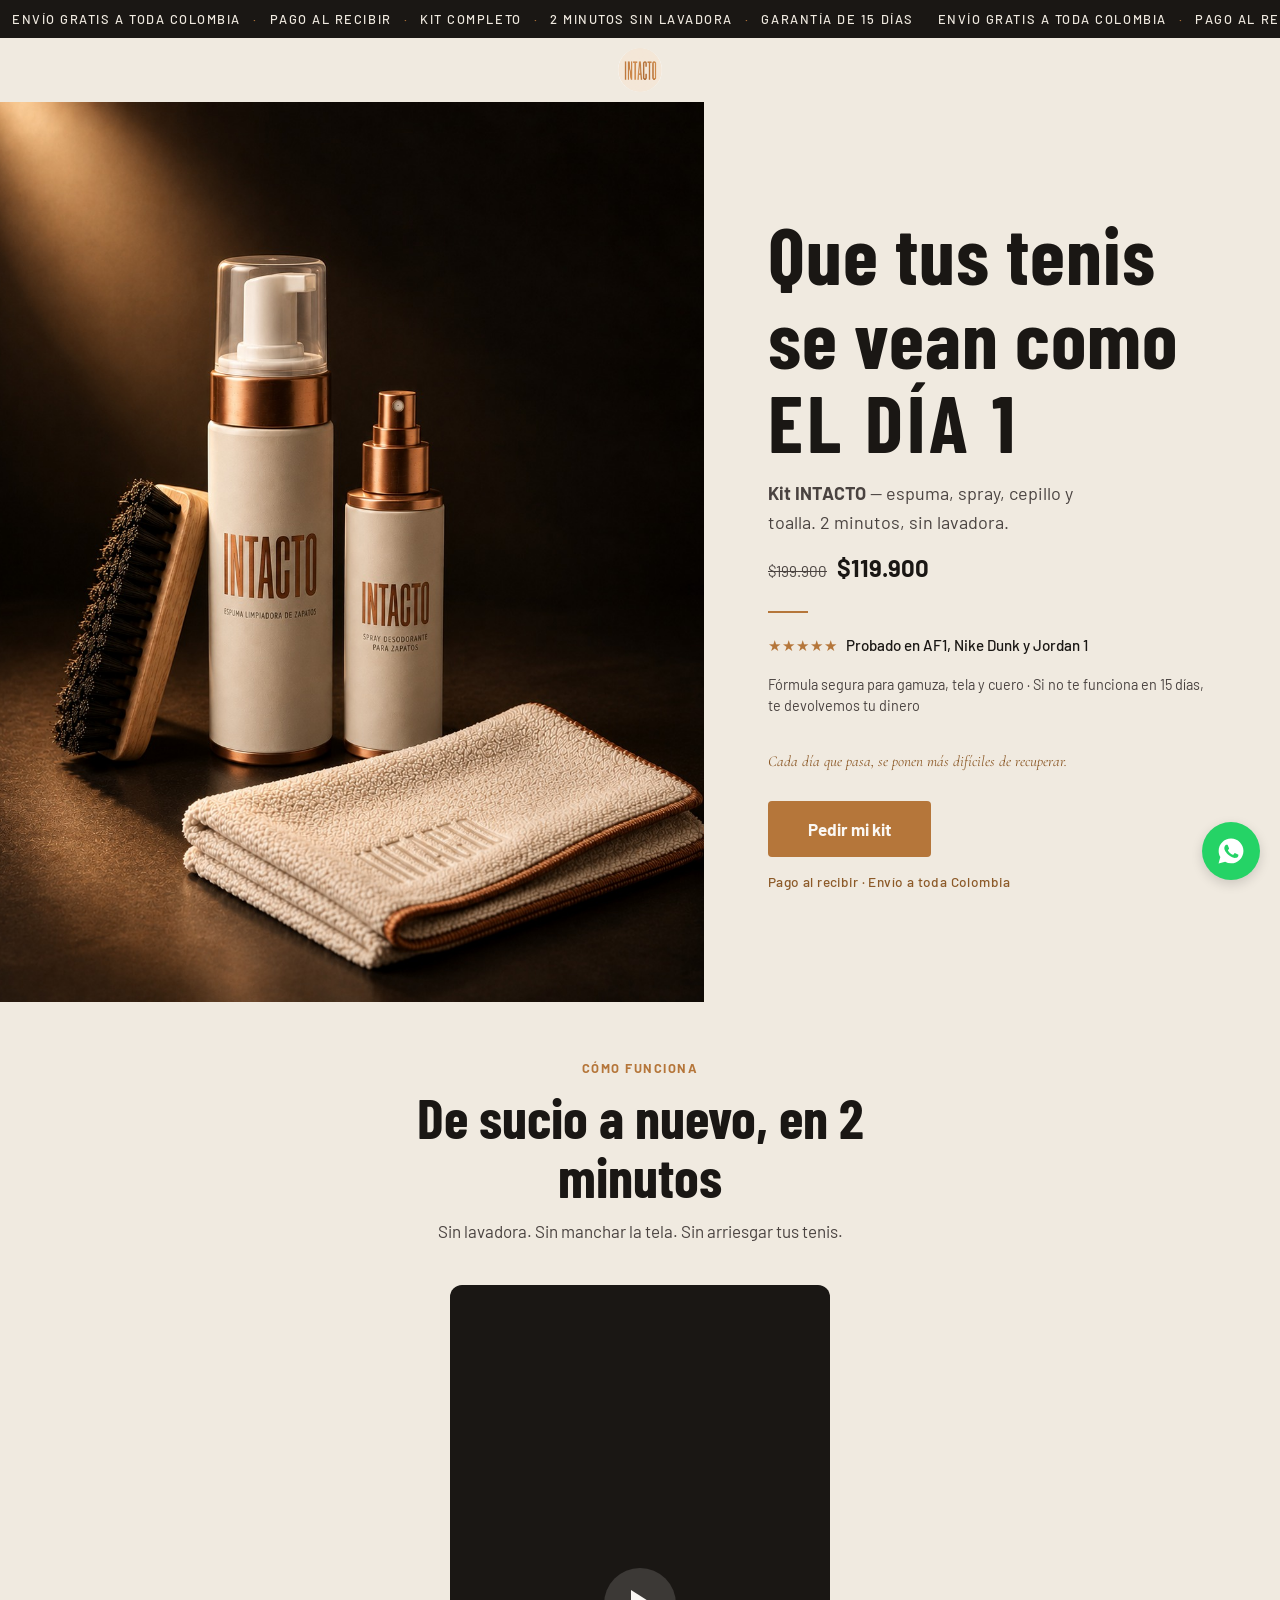
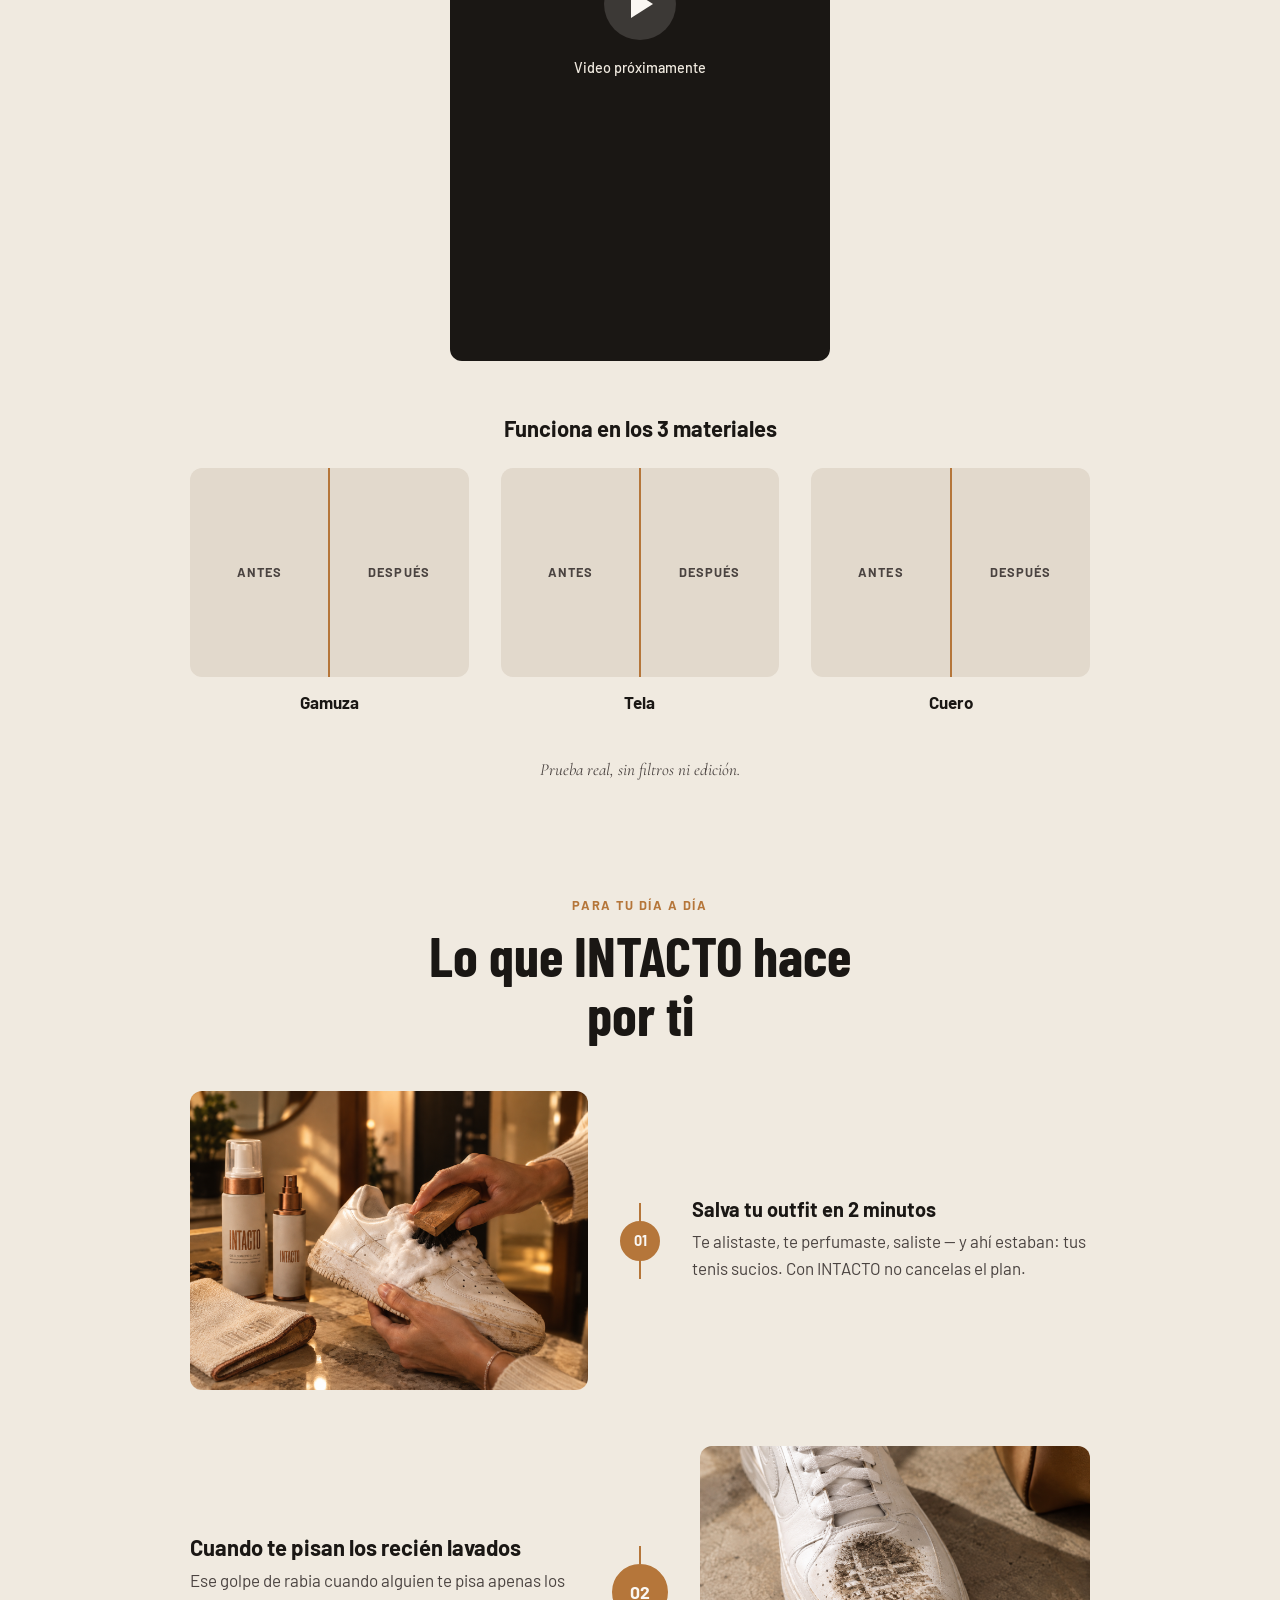
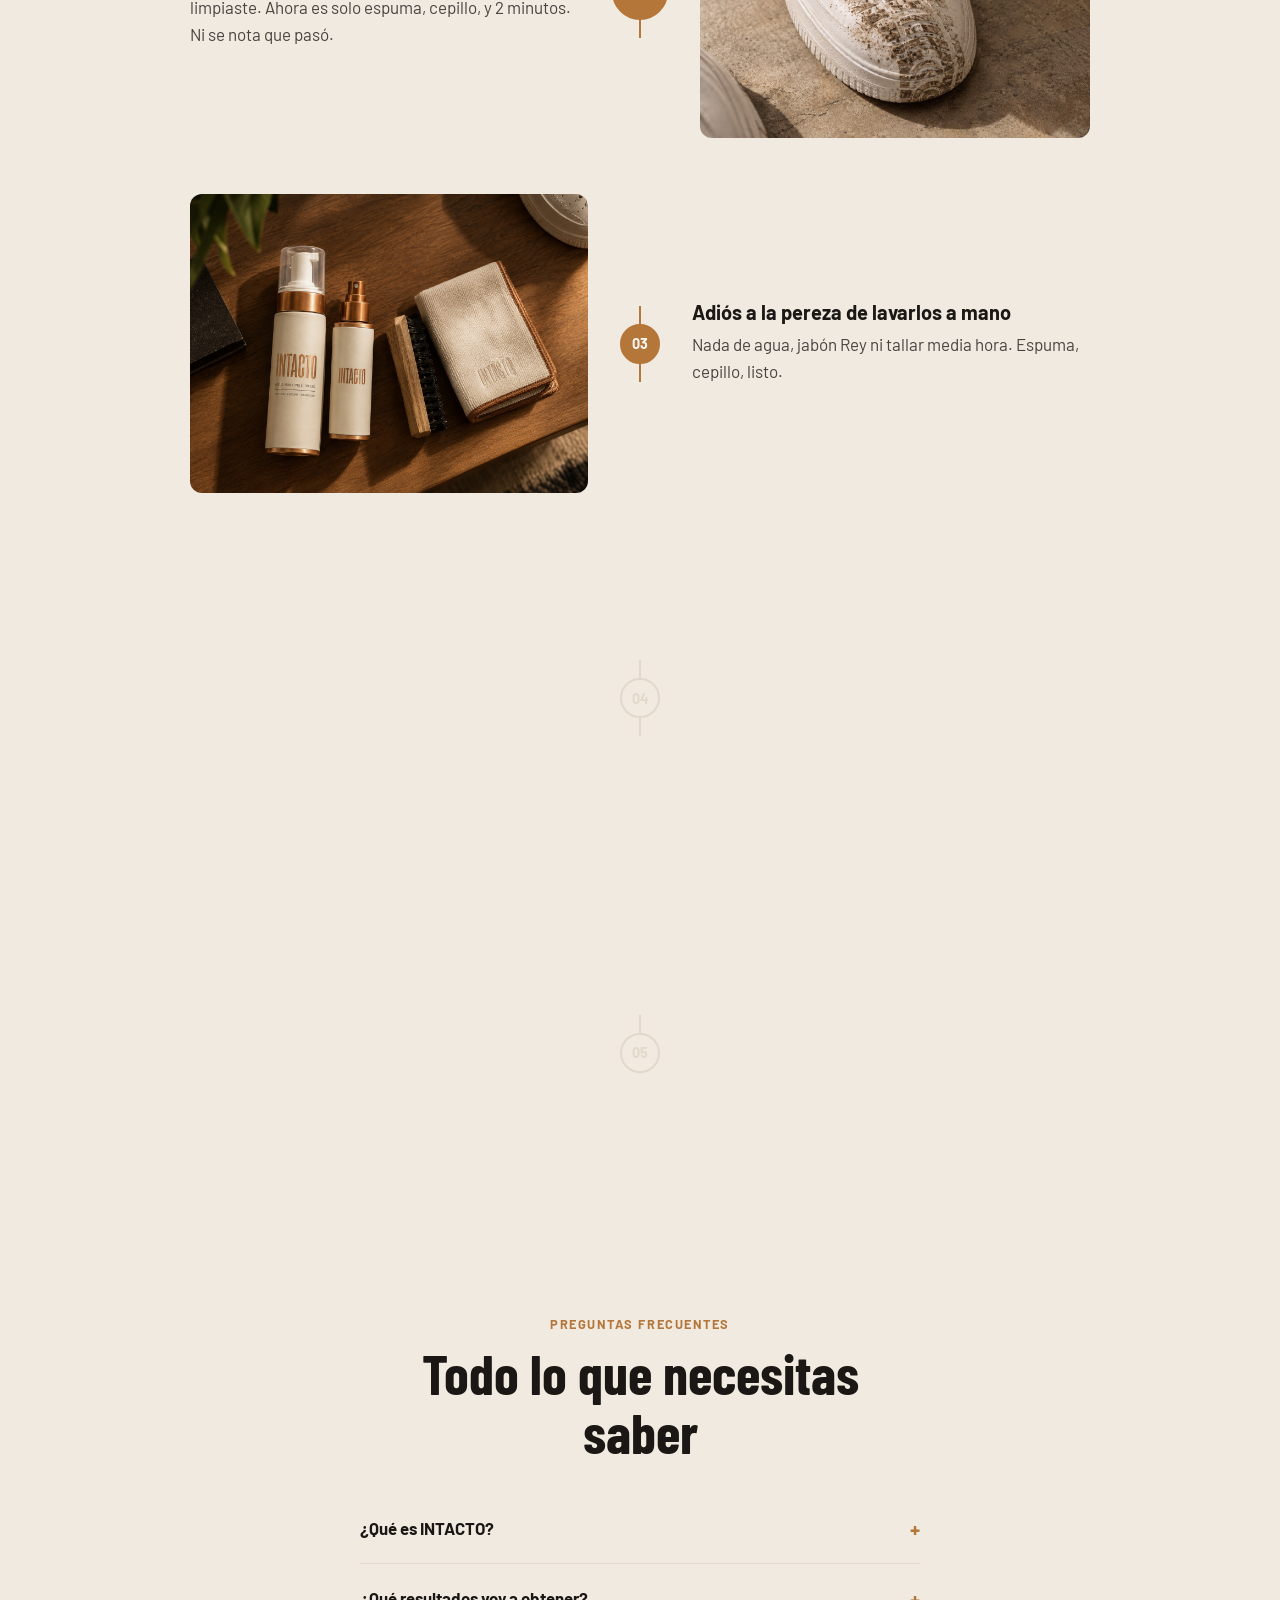
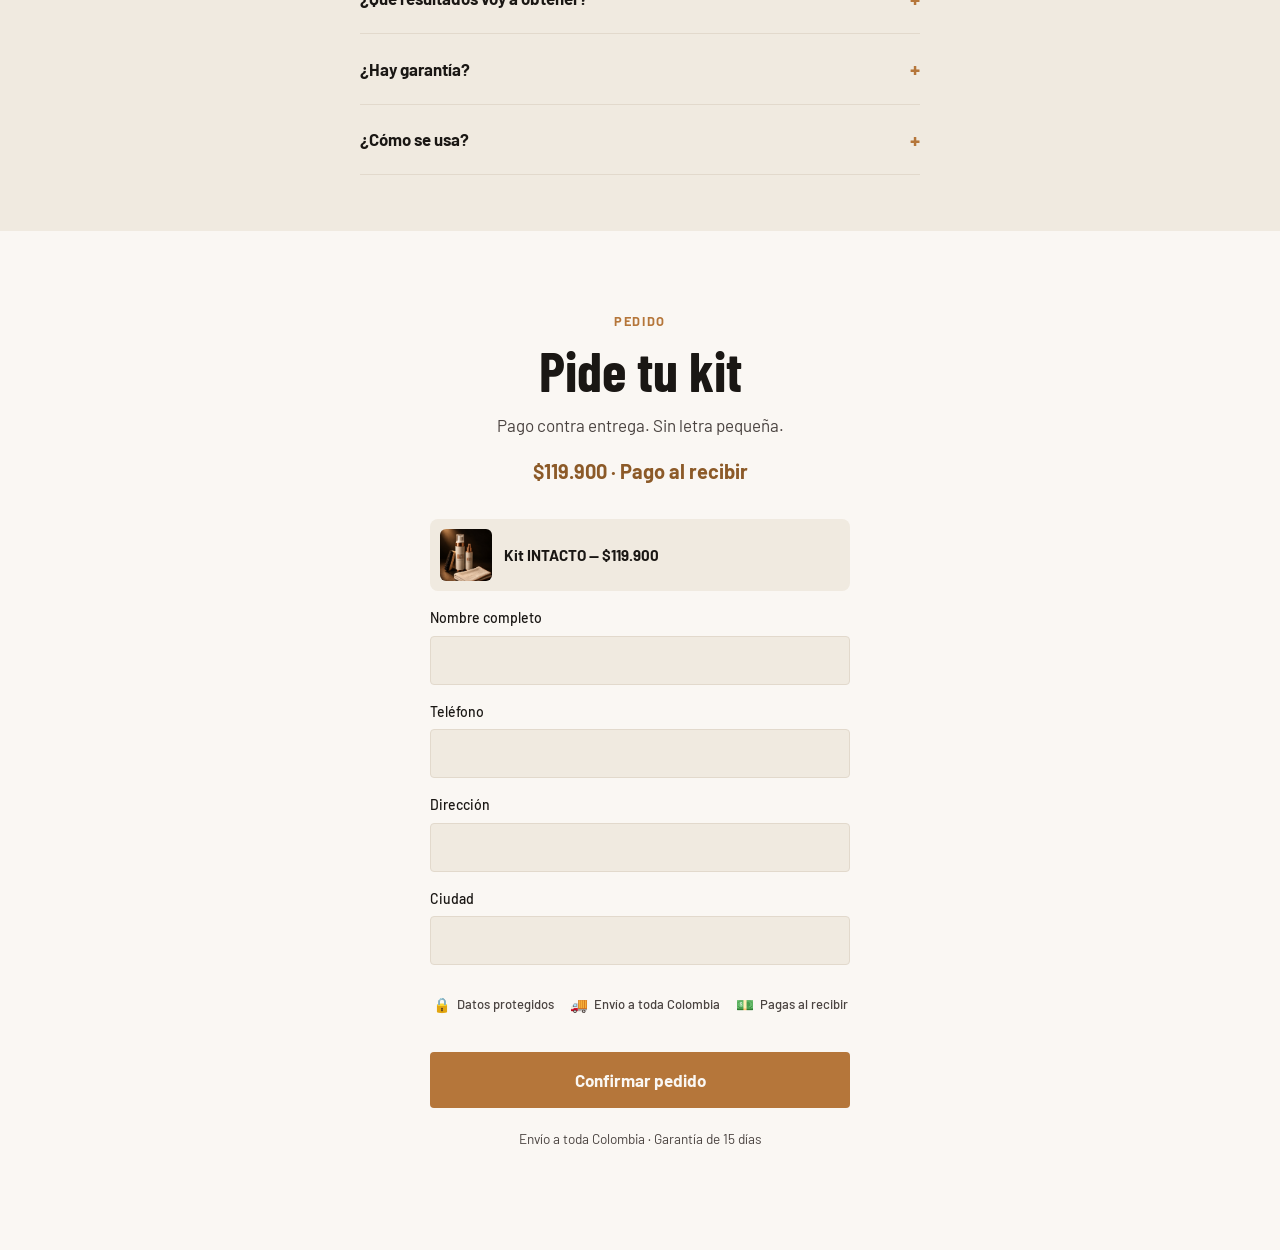
==== index.html @ 5ab74b17 "Corrige banner de inventario e intégralo en el marquee superior - Elimina el banner de inventario se" ====
<!DOCTYPE html>
<html lang="es">
<head>
  <meta charset="UTF-8">
  <meta name="viewport" content="width=device-width, initial-scale=1.0">
  <title>INTACTO — Que se vean como el día uno</title>

  <link rel="preconnect" href="https://fonts.googleapis.com">
  <link rel="preconnect" href="https://fonts.gstatic.com" crossorigin>
  <link href="https://fonts.googleapis.com/css2?family=Barlow+Condensed:wght@700;900&family=Barlow:wght@400;500;700&family=Cormorant+Garamond:ital@1&display=swap" rel="stylesheet">

  <link rel="stylesheet" href="styles/base.css">
  <link rel="stylesheet" href="styles/globals/top-bar.css">
  <link rel="stylesheet" href="styles/globals/header.css">
  <link rel="stylesheet" href="styles/globals/whatsapp-float.css">
  <link rel="stylesheet" href="styles/sections/hero.css">
  <link rel="stylesheet" href="styles/sections/demo.css">
  <link rel="stylesheet" href="styles/sections/beneficios.css">
  <link rel="stylesheet" href="styles/sections/faq.css">
  <link rel="stylesheet" href="styles/sections/checkout.css">
  <link rel="stylesheet" href="styles/globals/sticky-cta.css">
</head>
<body>

  <div class="top-bar">
    <div class="top-bar__track">
      <span class="top-bar__item">ENVÍO GRATIS A TODA COLOMBIA <span class="top-bar__separator">·</span> PAGO AL RECIBIR <span class="top-bar__separator">·</span> KIT COMPLETO <span class="top-bar__separator">·</span> 2 MINUTOS SIN LAVADORA <span class="top-bar__separator">·</span> GARANTÍA DE 15 DÍAS</span>
      <span class="top-bar__item">ENVÍO GRATIS A TODA COLOMBIA <span class="top-bar__separator">·</span> PAGO AL RECIBIR <span class="top-bar__separator">·</span> KIT COMPLETO <span class="top-bar__separator">·</span> 2 MINUTOS SIN LAVADORA <span class="top-bar__separator">·</span> GARANTÍA DE 15 DÍAS</span>
    </div>
  </div>

  <header class="site-header">
    <img
      class="site-header__logo"
      src="assets/images/logo-intacto.jpg.jpeg"
      alt="INTACTO"
      loading="eager"
    >
  </header>

  <section class="hero">
    <div class="hero__media">
      <img
        src="assets/images/hero-kit.jpg.jpeg"
        alt="Kit INTACTO de cuidado para sneakers"
        loading="eager"
      >
    </div>

    <div class="hero__content">
      <h1 class="hero__headline">Que tus tenis se vean como <span class="highlight">EL DÍA 1</span></h1>
      <p class="hero__subhead"><strong>Kit INTACTO</strong> — espuma, spray, cepillo y toalla. 2 minutos, sin lavadora.</p>

      <p class="hero__price">
        <span class="hero__price-old">$199.900</span>
        <span class="hero__price-current">$119.900</span>
      </p>

      <hr class="hero__divider">

      <a href="#reseñas" class="hero__trustbar">
        <span class="hero__stars">★★★★★</span>
        <span class="hero__trustbar-text">Probado en AF1, Nike Dunk y Jordan 1</span>
      </a>

      <p class="hero__care-note">Fórmula segura para gamuza, tela y cuero · Si no te funciona en 15 días, te devolvemos tu dinero</p>

      <p class="hero__urgency">Cada día que pasa, se ponen más difíciles de recuperar.</p>

      <div class="hero__cta-group">
        <button class="hero__cta" type="button" data-scroll-to="#pedido">Pedir mi kit</button>
        <p class="hero__cta-note">Pago al recibir · Envío a toda Colombia</p>
      </div>
    </div>
  </section>

  <section id="reseñas"></section>

  <section class="demo">
    <div class="demo__header">
      <span class="demo__eyebrow">CÓMO FUNCIONA</span>
      <h2 class="demo__title">De sucio a nuevo, en 2 minutos</h2>
      <p class="demo__subhead">Sin lavadora. Sin manchar la tela. Sin arriesgar tus tenis.</p>
    </div>

    <!-- VIDEO PENDIENTE: reemplazar este div por <video> con src real cuando esté disponible -->
    <div class="video-placeholder">
      <div class="video-placeholder__play">
        <span class="video-placeholder__play-icon"></span>
      </div>
      <span class="video-placeholder__label">Video próximamente</span>
    </div>

    <div class="demo__materials">
      <h3 class="demo__materials-title">Funciona en los 3 materiales</h3>

      <div class="material-grid">
        <!-- FOTO PENDIENTE: Gamuza -->
        <div class="material-card">
          <div class="material-card__placeholder">
            <span class="material-card__half">ANTES</span>
            <span class="material-card__half">DESPUÉS</span>
          </div>
          <p class="material-card__name">Gamuza</p>
        </div>

        <!-- FOTO PENDIENTE: Tela -->
        <div class="material-card">
          <div class="material-card__placeholder">
            <span class="material-card__half">ANTES</span>
            <span class="material-card__half">DESPUÉS</span>
          </div>
          <p class="material-card__name">Tela</p>
        </div>

        <!-- FOTO PENDIENTE: Cuero -->
        <div class="material-card">
          <div class="material-card__placeholder">
            <span class="material-card__half">ANTES</span>
            <span class="material-card__half">DESPUÉS</span>
          </div>
          <p class="material-card__name">Cuero</p>
        </div>
      </div>

      <p class="demo__footnote">Prueba real, sin filtros ni edición.</p>
    </div>
  </section>

  <section class="beneficios">
    <div class="beneficios__header">
      <span class="beneficios__eyebrow">PARA TU DÍA A DÍA</span>
      <h2 class="beneficios__title">Lo que INTACTO hace por ti</h2>
    </div>

    <div class="beneficios__list">
      <article class="escena" data-escena="1">
        <div class="escena__marker">
          <span class="escena__line escena__line--top" aria-hidden="true"></span>
          <span class="escena__badge">01</span>
          <span class="escena__line escena__line--bottom" aria-hidden="true"></span>
        </div>

        <div class="escena__media">
          <img src="assets/images/beneficio-01-outfit.jpg.png" alt="Salva tu outfit en 2 minutos" loading="lazy">
        </div>

        <div class="escena__content">
          <h3 class="escena__title">Salva tu outfit en 2 minutos</h3>
          <p class="escena__text">Te alistaste, te perfumaste, saliste — y ahí estaban: tus tenis sucios. Con INTACTO no cancelas el plan.</p>
        </div>
      </article>

      <article class="escena escena--destacada" data-escena="2">
        <div class="escena__marker">
          <span class="escena__line escena__line--top" aria-hidden="true"></span>
          <span class="escena__badge">02</span>
          <span class="escena__line escena__line--bottom" aria-hidden="true"></span>
        </div>

        <div class="escena__media">
          <img src="assets/images/beneficio-02-pisada.jpg.png" alt="Cuando te pisan los recién lavados" loading="lazy">
        </div>

        <div class="escena__content">
          <h3 class="escena__title">Cuando te pisan los recién lavados</h3>
          <p class="escena__text">Ese golpe de rabia cuando alguien te pisa apenas los limpiaste. Ahora es solo espuma, cepillo, y 2 minutos. Ni se nota que pasó.</p>
        </div>
      </article>

      <article class="escena" data-escena="3">
        <div class="escena__marker">
          <span class="escena__line escena__line--top" aria-hidden="true"></span>
          <span class="escena__badge">03</span>
          <span class="escena__line escena__line--bottom" aria-hidden="true"></span>
        </div>

        <div class="escena__media">
          <img src="assets/images/beneficio-03-pereza.jpg.png" alt="Adiós a la pereza de lavarlos a mano" loading="lazy">
        </div>

        <div class="escena__content">
          <h3 class="escena__title">Adiós a la pereza de lavarlos a mano</h3>
          <p class="escena__text">Nada de agua, jabón Rey ni tallar media hora. Espuma, cepillo, listo.</p>
        </div>
      </article>

      <article class="escena" data-escena="4">
        <div class="escena__marker">
          <span class="escena__line escena__line--top" aria-hidden="true"></span>
          <span class="escena__badge">04</span>
          <span class="escena__line escena__line--bottom" aria-hidden="true"></span>
        </div>

        <div class="escena__media">
          <img src="assets/images/beneficio-04-gym.jpg.png" alt="Que tus tenis de entreno no te delaten" loading="lazy">
        </div>

        <div class="escena__content">
          <h3 class="escena__title">Que tus tenis de entreno no te delaten</h3>
          <p class="escena__text">Spray antiolores para que salgan del gym oliendo tan bien como cuando entraron.</p>
        </div>
      </article>

      <article class="escena" data-escena="5">
        <div class="escena__marker">
          <span class="escena__line escena__line--top" aria-hidden="true"></span>
          <span class="escena__badge">05</span>
          <span class="escena__line escena__line--bottom" aria-hidden="true"></span>
        </div>

        <div class="escena__media">
          <img src="assets/images/beneficio-05-cabeza-a-pies.jpg.png" alt="De cabeza a pies, siempre listo" loading="lazy">
        </div>

        <div class="escena__content">
          <h3 class="escena__title">De cabeza a pies, siempre listo</h3>
          <p class="escena__text">La ropa puede estar impecable, pero si los tenis fallan, se nota todo. INTACTO cierra el look.</p>
        </div>
      </article>
    </div>
  </section>

  <section class="faq">
    <div class="faq__header">
      <span class="faq__eyebrow">PREGUNTAS FRECUENTES</span>
      <h2 class="faq__title">Todo lo que necesitas saber</h2>
    </div>

    <div class="faq__list">
      <details class="faq__item">
        <summary class="faq__question">¿Qué es INTACTO?</summary>
        <p class="faq__answer">Kit completo de limpieza para sneakers: espuma, spray antiolores, cepillo y toalla de microfibra. Todo en un solo kit.</p>
      </details>

      <details class="faq__item">
        <summary class="faq__question">¿Qué resultados voy a obtener?</summary>
        <p class="faq__answer">Tenis limpios como el primer día, sin manchas ni residuos. Funciona en gamuza, tela y cuero.</p>
      </details>

      <details class="faq__item">
        <summary class="faq__question">¿Hay garantía?</summary>
        <p class="faq__answer">Si no te funciona en los primeros 15 días, te devolvemos tu dinero.</p>
      </details>

      <details class="faq__item">
        <summary class="faq__question">¿Cómo se usa?</summary>
        <p class="faq__answer">Aplica la espuma, cepilla, seca con la toalla. 2 minutos, sin lavadora.</p>
      </details>
    </div>
  </section>

  <section class="checkout" id="pedido">
    <div class="checkout__header">
      <span class="checkout__eyebrow">PEDIDO</span>
      <h2 class="checkout__title">Pide tu kit</h2>
      <p class="checkout__subhead">Pago contra entrega. Sin letra pequeña.</p>
      <p class="checkout__price">$119.900 · Pago al recibir</p>
    </div>

    <form class="checkout__form" id="checkout-form">
      <div class="checkout__summary">
        <img class="checkout__summary-thumb" src="assets/images/hero-kit.jpg.jpeg" alt="Kit INTACTO" loading="lazy">
        <p class="checkout__summary-text">Kit INTACTO — $119.900</p>
      </div>

      <div class="checkout__field">
        <label for="nombre">Nombre completo</label>
        <input type="text" id="nombre" name="nombre" autocomplete="name" required>
      </div>

      <div class="checkout__field">
        <label for="telefono">Teléfono</label>
        <input type="tel" id="telefono" name="telefono" autocomplete="tel" inputmode="numeric" required>
      </div>

      <div class="checkout__field">
        <label for="direccion">Dirección</label>
        <input type="text" id="direccion" name="direccion" autocomplete="address-line1" required>
      </div>

      <div class="checkout__field">
        <label for="ciudad">Ciudad</label>
        <input type="text" id="ciudad" name="ciudad" autocomplete="address-level2" required>
      </div>

      <div class="checkout__trust">
        <span class="checkout__trust-item"><span class="checkout__trust-icon" aria-hidden="true">🔒</span>Datos protegidos</span>
        <span class="checkout__trust-item"><span class="checkout__trust-icon" aria-hidden="true">🚚</span>Envío a toda Colombia</span>
        <span class="checkout__trust-item"><span class="checkout__trust-icon" aria-hidden="true">💵</span>Pagas al recibir</span>
      </div>

      <button class="checkout__submit" type="submit">Confirmar pedido</button>
      <p class="checkout__note">Envío a toda Colombia · Garantía de 15 días</p>
    </form>

    <div class="checkout__result" id="checkout-result"></div>
  </section>

  <div class="sticky-cta">
    <button class="sticky-cta__button" type="button" data-scroll-to="#pedido">Quiero mi kit ahora</button>
  </div>

  <a
    class="whatsapp-float"
    href="https://wa.me/573203886918"
    target="_blank"
    rel="noopener noreferrer"
    aria-label="Escríbenos por WhatsApp"
  >
    <svg viewBox="0 0 24 24" fill="#FFFFFF" xmlns="http://www.w3.org/2000/svg">
      <path d="M12.04 2C6.58 2 2.13 6.45 2.13 11.91c0 1.75.46 3.45 1.32 4.95L2.05 22l5.25-1.38a9.9 9.9 0 0 0 4.74 1.21h.01c5.46 0 9.9-4.45 9.9-9.91 0-2.65-1.03-5.14-2.9-7.01A9.82 9.82 0 0 0 12.04 2zm5.8 14.13c-.24.68-1.4 1.31-1.93 1.35-.5.05-.99.24-3.34-.7-2.82-1.13-4.63-4-4.77-4.19-.14-.19-1.14-1.51-1.14-2.88 0-1.37.72-2.04.97-2.32.25-.28.55-.35.73-.35.19 0 .37 0 .53.01.17.01.4-.06.62.48.24.58.8 1.99.87 2.13.07.14.11.31.02.5-.09.19-.14.31-.27.47-.14.16-.29.36-.41.48-.14.14-.28.29-.12.57.16.28.71 1.18 1.53 1.91 1.05.94 1.94 1.24 2.22 1.38.28.14.44.12.6-.07.16-.19.68-.79.87-1.06.19-.28.37-.23.62-.14.26.09 1.63.77 1.91.91.28.14.47.21.53.33.07.12.07.68-.17 1.36z"/>
    </svg>
  </a>

  <script src="scripts/main.js"></script>
</body>
</html>
---- styles/base.css ----
/* ==========================================================================
   INTACTO — base.css
   Variables, reset, tipografía base
   ========================================================================== */

:root {
  --crema: #F0EAE0;
  --crema-oscuro: #E2D9CC;
  --cobre: #B5763A;
  --cobre-oscuro: #8C5A28;
  --carbon: #1A1714;
  --carbon-suave: #4A4340;
  --blanco-calido: #FAF7F3;

  --font-display: 'Barlow Condensed', sans-serif;
  --font-body: 'Barlow', sans-serif;
  --font-editorial: 'Cormorant Garamond', serif;
}

*,
*::before,
*::after {
  box-sizing: border-box;
  margin: 0;
  padding: 0;
}

html {
  -webkit-text-size-adjust: 100%;
  scroll-behavior: smooth;
}

body {
  font-family: var(--font-body);
  font-weight: 400;
  color: var(--carbon);
  background-color: var(--crema);
  line-height: 1.6;
}

img {
  display: block;
  max-width: 100%;
  height: auto;
}

button {
  font-family: inherit;
  cursor: pointer;
  border: none;
}

a {
  color: inherit;
  text-decoration: none;
}

h1, h2, h3 {
  font-family: var(--font-display);
  line-height: 1.05;
}
---- styles/globals/top-bar.css ----
/* ==========================================================================
   INTACTO — top-bar.css
   Banner deslizante superior
   ========================================================================== */

.top-bar {
  height: 38px;
  background-color: var(--carbon);
  overflow: hidden;
  position: sticky;
  top: 0;
  z-index: 100;
}

.top-bar__track {
  display: flex;
  width: max-content;
  height: 100%;
  align-items: center;
  animation: top-bar-scroll 40s linear infinite;
}

.top-bar:hover .top-bar__track {
  animation-play-state: paused;
}

.top-bar__item {
  display: flex;
  align-items: center;
  white-space: nowrap;
  font-family: var(--font-body);
  font-weight: 500;
  font-size: 0.8rem;
  letter-spacing: 0.12em;
  text-transform: uppercase;
  color: var(--crema);
  padding: 0 12px;
}

.top-bar__separator {
  color: var(--cobre);
  padding: 0 12px;
}

.top-bar__inventory-count {
  color: var(--cobre);
}

@keyframes top-bar-scroll {
  from {
    transform: translateX(0);
  }
  to {
    transform: translateX(-50%);
  }
}
---- styles/globals/header.css ----
/* ==========================================================================
   INTACTO — header.css
   Header con logo, sticky debajo del top-bar
   ========================================================================== */

.site-header {
  height: 64px;
  background-color: var(--crema);
  display: flex;
  align-items: center;
  justify-content: center;
  position: sticky;
  top: 38px;
  z-index: 90;
}

.site-header__logo {
  height: 44px;
  width: auto;
  border-radius: 50%;
}
---- styles/globals/whatsapp-float.css ----
/* ==========================================================================
   INTACTO — whatsapp-float.css
   Botón WhatsApp flotante
   ========================================================================== */

.whatsapp-float {
  position: fixed;
  bottom: 20px;
  right: 20px;
  width: 58px;
  height: 58px;
  border-radius: 50%;
  background-color: #25D366;
  display: flex;
  align-items: center;
  justify-content: center;
  box-shadow: 0 4px 12px rgba(0, 0, 0, 0.15);
  transition: transform 0.2s ease, box-shadow 0.2s ease;
  z-index: 200;
}

.whatsapp-float:hover,
.whatsapp-float:focus-visible {
  transform: translateY(-2px);
  box-shadow: 0 6px 18px rgba(0, 0, 0, 0.25);
}

.whatsapp-float svg {
  width: 30px;
  height: 30px;
}

@media (max-width: 767px) {
  .whatsapp-float {
    bottom: calc(88px + env(safe-area-inset-bottom));
  }
}
---- styles/sections/hero.css ----
/* ==========================================================================
   INTACTO — hero.css
   Sección 1: Hero
   ========================================================================== */

.hero {
  background-color: var(--crema);
}

.hero__media {
  width: 100%;
  aspect-ratio: 4 / 5;
  overflow: hidden;
}

.hero__media img {
  width: 100%;
  height: 100%;
  object-fit: cover;
}

.hero__content {
  padding: 40px 24px 48px;
  display: flex;
  flex-direction: column;
  align-items: flex-start;
}

.hero__headline {
  font-family: var(--font-display);
  font-weight: 700;
  font-size: clamp(2.5rem, 8vw, 5rem);
  letter-spacing: 0.01em;
  color: var(--carbon);
}

.hero__headline .highlight {
  font-size: inherit;
  font-weight: inherit;
  letter-spacing: 0.05em;
}

.hero__subhead {
  font-family: var(--font-body);
  font-weight: 400;
  font-size: 1.0625rem;
  line-height: 1.6;
  color: var(--carbon-suave);
  margin-top: 16px;
  max-width: 32ch;
}

.hero__subhead strong {
  font-weight: 700;
  color: inherit;
}

.hero__price {
  display: flex;
  align-items: baseline;
  gap: 10px;
  margin-top: 12px;
}

.hero__price-old {
  font-family: var(--font-body);
  font-weight: 400;
  font-size: 0.95rem;
  color: var(--carbon-suave);
  text-decoration: line-through;
}

.hero__price-current {
  font-family: var(--font-body);
  font-weight: 700;
  font-size: 1.5rem;
  color: var(--carbon);
}

.hero__divider {
  width: 40px;
  height: 2px;
  background-color: var(--cobre);
  border: none;
  margin: 24px 0 20px;
  align-self: center;
}

.hero__trustbar {
  display: inline-flex;
  align-items: center;
  gap: 8px;
  margin-bottom: 16px;
  cursor: pointer;
}

.hero__stars {
  color: var(--cobre);
  font-size: 0.95rem;
  letter-spacing: 1px;
}

.hero__trustbar-text {
  font-family: var(--font-body);
  font-weight: 500;
  font-size: 0.95rem;
  color: var(--carbon);
}

.hero__trustbar:hover .hero__trustbar-text {
  text-decoration: underline;
  text-decoration-color: var(--cobre);
}

.hero__care-note {
  font-family: var(--font-body);
  font-weight: 400;
  font-size: 0.9rem;
  line-height: 1.5;
  color: var(--carbon-suave);
  margin-bottom: 12px;
}

.hero__urgency {
  font-family: var(--font-editorial);
  font-style: italic;
  font-weight: 400;
  font-size: 0.95rem;
  color: var(--cobre-oscuro);
  margin-top: 20px;
  margin-bottom: 28px;
}

.hero__cta-group {
  display: flex;
  flex-direction: column;
  align-items: flex-start;
}

.hero__cta-note {
  font-family: var(--font-body);
  font-weight: 500;
  font-size: 0.85rem;
  letter-spacing: 0.03em;
  color: var(--cobre-oscuro);
  margin-top: 14px;
}

.hero__cta {
  font-family: var(--font-body);
  font-weight: 700;
  font-size: 1.0625rem;
  color: var(--blanco-calido);
  background-color: var(--cobre);
  padding: 18px 40px;
  border-radius: 4px;
  transition: background-color 0.2s ease;
}

.hero__cta:hover,
.hero__cta:focus-visible {
  background-color: var(--cobre-oscuro);
}

@media (min-width: 768px) {
  .hero {
    display: flex;
    min-height: 100vh;
  }

  .hero__media {
    width: 55vw;
    aspect-ratio: auto;
    height: 100vh;
    flex-shrink: 0;
  }

  .hero__content {
    flex: 1;
    justify-content: center;
    padding: 40px 64px;
  }

  .hero__subhead {
    font-size: 1.125rem;
  }

  .hero__divider {
    align-self: flex-start;
  }
}
---- styles/sections/demo.css ----
/* ==========================================================================
   INTACTO — demo.css
   Sección: Míralo en acción
   ========================================================================== */

.demo {
  background-color: var(--crema);
  padding: 56px 24px;
}

.demo__header {
  text-align: center;
  max-width: 480px;
  margin: 0 auto 40px;
}

.demo__eyebrow {
  display: block;
  font-family: var(--font-body);
  font-weight: 700;
  font-size: 0.8rem;
  letter-spacing: 0.12em;
  color: var(--cobre);
  margin-bottom: 10px;
}

.demo__title {
  font-family: var(--font-display);
  font-weight: 700;
  font-size: clamp(2rem, 5vw, 3.5rem);
  color: var(--carbon);
}

.demo__subhead {
  font-family: var(--font-body);
  font-weight: 400;
  font-size: 1.0625rem;
  color: var(--carbon-suave);
  margin-top: 12px;
}

/* Video placeholder */

.video-placeholder {
  width: 100%;
  max-width: 380px;
  aspect-ratio: 9 / 16;
  margin: 0 auto;
  background-color: var(--carbon);
  border-radius: 12px;
  display: flex;
  flex-direction: column;
  align-items: center;
  justify-content: center;
  gap: 16px;
}

.video-placeholder__play {
  width: 72px;
  height: 72px;
  border-radius: 50%;
  background-color: rgba(250, 247, 243, 0.15);
  display: flex;
  align-items: center;
  justify-content: center;
}

.video-placeholder__play-icon {
  width: 0;
  height: 0;
  border-style: solid;
  border-width: 14px 0 14px 22px;
  border-color: transparent transparent transparent var(--blanco-calido);
  margin-left: 4px;
}

.video-placeholder__label {
  font-family: var(--font-body);
  font-weight: 500;
  font-size: 0.9rem;
  color: var(--crema);
}

/* Antes / después */

.demo__materials {
  margin-top: 56px;
}

.demo__materials-title {
  font-family: var(--font-body);
  font-weight: 700;
  font-size: 1.375rem;
  color: var(--carbon);
  text-align: center;
  margin-bottom: 28px;
}

.material-grid {
  display: grid;
  grid-template-columns: 1fr;
  gap: 24px;
  max-width: 380px;
  margin: 0 auto;
}

.material-card {
  display: flex;
  flex-direction: column;
  gap: 12px;
}

.material-card__placeholder {
  aspect-ratio: 4 / 3;
  border-radius: 12px;
  overflow: hidden;
  background-color: var(--crema-oscuro);
  display: flex;
  position: relative;
}

.material-card__half {
  flex: 1;
  display: flex;
  align-items: center;
  justify-content: center;
  font-family: var(--font-body);
  font-weight: 700;
  font-size: 0.8rem;
  letter-spacing: 0.08em;
  color: var(--carbon-suave);
}

.material-card__placeholder::after {
  content: '';
  position: absolute;
  top: 0;
  left: 50%;
  width: 2px;
  height: 100%;
  background-color: var(--cobre);
  transform: translateX(-50%);
}

.material-card__name {
  font-family: var(--font-body);
  font-weight: 700;
  font-size: 1.0625rem;
  color: var(--carbon);
  text-align: center;
}

.demo__footnote {
  font-family: var(--font-editorial);
  font-style: italic;
  font-weight: 400;
  font-size: 1.0625rem;
  color: var(--carbon-suave);
  text-align: center;
  margin-top: 40px;
}

@media (min-width: 768px) {
  .material-grid {
    grid-template-columns: repeat(3, 1fr);
    max-width: 900px;
    gap: 32px;
  }
}
---- styles/sections/beneficios.css ----
/* ==========================================================================
   INTACTO — beneficios.css
   Sección: Lo que INTACTO hace por ti
   ========================================================================== */

.beneficios {
  background-color: var(--crema);
  padding: 56px 24px;
}

.beneficios__header {
  text-align: center;
  max-width: 480px;
  margin: 0 auto 48px;
}

.beneficios__eyebrow {
  display: block;
  font-family: var(--font-body);
  font-weight: 700;
  font-size: 0.8rem;
  letter-spacing: 0.12em;
  color: var(--cobre);
  margin-bottom: 10px;
}

.beneficios__title {
  font-family: var(--font-display);
  font-weight: 700;
  font-size: clamp(2rem, 5vw, 3.5rem);
  color: var(--carbon);
}

.beneficios__list {
  display: flex;
  flex-direction: column;
  gap: 40px;
  max-width: 380px;
  margin: 0 auto;
}

/* Escena */

.escena {
  display: flex;
  flex-direction: column;
  align-items: flex-start;
  gap: 16px;
}

/* Marcador: línea + número, nodo fijo reutilizado en ambos breakpoints */

.escena__marker {
  display: flex;
  flex-direction: column;
  align-items: center;
}

.escena__line {
  width: 2px;
  height: 18px;
  background-color: var(--crema-oscuro);
  transition: background-color 0.4s ease;
}

.escena:first-child .escena__line--top {
  background-color: transparent;
}

.escena:last-child .escena__line--bottom {
  background-color: transparent;
}

.escena__badge {
  flex: 0 0 auto;
  width: 40px;
  height: 40px;
  border-radius: 50%;
  border: 2px solid var(--crema-oscuro);
  color: var(--crema-oscuro);
  display: flex;
  align-items: center;
  justify-content: center;
  font-family: var(--font-body);
  font-weight: 700;
  font-size: 0.9rem;
  background-color: var(--crema);
  transition: color 0.4s ease, border-color 0.4s ease, background-color 0.4s ease;
}

.escena--destacada .escena__badge {
  width: 56px;
  height: 56px;
  font-size: 1.1rem;
}

.escena.is-unlocked .escena__line--top,
.escena.is-unlocked .escena__line--bottom {
  background-color: var(--cobre);
}

.escena.is-unlocked .escena__badge {
  color: var(--blanco-calido);
  border-color: var(--cobre);
  background-color: var(--cobre);
}

/* Scroll reveal: imagen + texto */

.escena__media,
.escena__content {
  opacity: 0;
  transform: translateY(24px);
  transition: opacity 0.5s ease-out, transform 0.5s ease-out;
}

.escena.is-unlocked .escena__media,
.escena.is-unlocked .escena__content {
  opacity: 1;
  transform: translateY(0);
}

@media (prefers-reduced-motion: reduce) {
  .escena__media,
  .escena__content {
    opacity: 1;
    transform: none;
    transition: none;
  }
}

/* Media placeholder */

.escena__media {
  width: 100%;
  aspect-ratio: 4 / 3;
  border-radius: 12px;
  background-color: var(--carbon);
  overflow: hidden;
}

.escena__media img {
  width: 100%;
  height: 100%;
  object-fit: cover;
  display: block;
}

/* Contenido */

.escena__content {
  text-align: left;
}

.escena__title {
  font-family: var(--font-body);
  font-weight: 700;
  font-size: 1.25rem;
  color: var(--carbon);
  margin-bottom: 8px;
}

.escena--destacada .escena__title {
  font-size: 1.375rem;
}

.escena__text {
  font-family: var(--font-body);
  font-weight: 400;
  font-size: 1.0625rem;
  color: var(--carbon-suave);
}

@media (min-width: 768px) {
  .beneficios__list {
    max-width: 900px;
    gap: 56px;
  }

  .escena {
    flex-direction: row;
    align-items: center;
    gap: 32px;
  }

  .escena__marker {
    order: 2;
    flex: 0 0 auto;
  }

  .escena__media {
    order: 1;
    flex: 1;
  }

  .escena__content {
    order: 3;
    flex: 1;
  }

  .escena:nth-child(even) .escena__media {
    order: 3;
  }

  .escena:nth-child(even) .escena__content {
    order: 1;
  }
}
---- styles/sections/faq.css ----
/* ==========================================================================
   INTACTO — faq.css
   Sección: Preguntas frecuentes
   ========================================================================== */

.faq {
  background-color: var(--crema);
  padding: 56px 24px;
}

.faq__header {
  text-align: center;
  max-width: 480px;
  margin: 0 auto 32px;
}

.faq__eyebrow {
  display: block;
  font-family: var(--font-body);
  font-weight: 700;
  font-size: 0.8rem;
  letter-spacing: 0.12em;
  color: var(--cobre);
  margin-bottom: 10px;
}

.faq__title {
  font-family: var(--font-display);
  font-weight: 700;
  font-size: clamp(2rem, 5vw, 3.5rem);
  color: var(--carbon);
}

.faq__list {
  max-width: 560px;
  margin: 0 auto;
}

.faq__item {
  border-bottom: 1px solid var(--crema-oscuro);
}

.faq__item summary {
  list-style: none;
}

.faq__item summary::-webkit-details-marker {
  display: none;
}

.faq__question {
  display: flex;
  align-items: center;
  justify-content: space-between;
  gap: 16px;
  padding: 18px 0;
  font-family: var(--font-body);
  font-weight: 700;
  font-size: 1.05rem;
  color: var(--carbon);
  cursor: pointer;
}

.faq__question::after {
  content: '+';
  flex: 0 0 auto;
  font-family: var(--font-body);
  font-weight: 700;
  font-size: 1.3rem;
  color: var(--cobre);
  transition: transform 0.3s ease;
}

.faq__item[open] .faq__question::after {
  transform: rotate(45deg);
}

.faq__answer {
  font-family: var(--font-body);
  font-weight: 400;
  font-size: 0.95rem;
  line-height: 1.6;
  color: var(--carbon-suave);
  padding: 0 0 18px;
}
---- styles/sections/checkout.css ----
/* ==========================================================================
   INTACTO — checkout.css
   Sección 10: Formulario COD
   ========================================================================== */

.checkout {
  background-color: var(--blanco-calido);
  padding: 56px 24px 80px;
  scroll-margin-top: 24px;
}

.checkout__header {
  text-align: center;
  max-width: 480px;
  margin: 0 auto 32px;
}

.checkout__eyebrow {
  display: block;
  font-family: var(--font-body);
  font-weight: 700;
  font-size: 0.8rem;
  letter-spacing: 0.12em;
  color: var(--cobre);
  margin-bottom: 10px;
}

.checkout__title {
  font-family: var(--font-display);
  font-weight: 700;
  font-size: clamp(2rem, 5vw, 3.5rem);
  color: var(--carbon);
}

.checkout__subhead {
  font-family: var(--font-body);
  font-weight: 400;
  font-size: 1.0625rem;
  color: var(--carbon-suave);
  margin-top: 12px;
}

.checkout__price {
  font-family: var(--font-body);
  font-weight: 700;
  font-size: 1.25rem;
  color: var(--cobre-oscuro);
  margin-top: 16px;
}

.checkout__form {
  max-width: 420px;
  margin: 0 auto;
  display: flex;
  flex-direction: column;
  gap: 16px;
}

.checkout__summary {
  display: flex;
  align-items: center;
  gap: 12px;
  padding: 10px;
  background-color: var(--crema);
  border-radius: 8px;
}

.checkout__summary-thumb {
  width: 52px;
  height: 52px;
  object-fit: cover;
  border-radius: 6px;
  flex: 0 0 auto;
}

.checkout__summary-text {
  font-family: var(--font-body);
  font-weight: 700;
  font-size: 0.95rem;
  color: var(--carbon);
}

.checkout__field {
  display: flex;
  flex-direction: column;
  gap: 6px;
}

.checkout__field label {
  font-family: var(--font-body);
  font-weight: 500;
  font-size: 0.875rem;
  color: var(--carbon);
}

.checkout__field input {
  font-family: var(--font-body);
  font-size: 1rem;
  color: var(--carbon);
  background-color: var(--crema);
  border: 1px solid var(--crema-oscuro);
  border-radius: 4px;
  padding: 14px 16px;
}

.checkout__field input:focus-visible {
  outline: 2px solid var(--cobre);
  outline-offset: 1px;
}

.checkout__field input[data-invalid="true"] {
  border-color: var(--cobre-oscuro);
  border-width: 2px;
}

.checkout__trust {
  display: flex;
  flex-wrap: wrap;
  justify-content: center;
  gap: 8px 16px;
  padding: 12px 0;
}

.checkout__trust-item {
  display: flex;
  align-items: center;
  gap: 6px;
  font-family: var(--font-body);
  font-weight: 500;
  font-size: 0.8125rem;
  color: var(--carbon-suave);
}

.checkout__trust-icon {
  font-size: 0.9rem;
}

.checkout__submit {
  font-family: var(--font-body);
  font-weight: 700;
  font-size: 1.0625rem;
  color: var(--blanco-calido);
  background-color: var(--cobre);
  padding: 18px 40px;
  border-radius: 4px;
  transition: background-color 0.2s ease;
  margin-top: 8px;
}

.checkout__submit:hover,
.checkout__submit:focus-visible {
  background-color: var(--cobre-oscuro);
}

.checkout__submit:disabled {
  background-color: var(--carbon-suave);
  cursor: not-allowed;
}

.checkout__note {
  font-family: var(--font-body);
  font-weight: 400;
  font-size: 0.85rem;
  color: var(--carbon-suave);
  text-align: center;
  margin-top: 4px;
}

.checkout__result {
  max-width: 420px;
  margin: 24px auto 0;
  padding: 20px;
  border-radius: 8px;
  text-align: center;
  display: none;
}

.checkout__result[data-state="success"] {
  display: block;
  background-color: var(--crema);
  border: 1px solid var(--cobre);
}

.checkout__result[data-state="error"] {
  display: block;
  background-color: var(--crema);
  border: 1px solid var(--carbon-suave);
}

.checkout__result-title {
  font-family: var(--font-display);
  font-weight: 700;
  font-size: 1.375rem;
  color: var(--carbon);
  margin-bottom: 8px;
}

.checkout__result-reinforcement {
  font-family: var(--font-editorial);
  font-style: italic;
  font-weight: 400;
  font-size: clamp(1.125rem, 3vw, 1.375rem);
  color: var(--cobre-oscuro);
  margin-bottom: 12px;
}

.checkout__result-text {
  font-family: var(--font-body);
  font-size: 0.9375rem;
  color: var(--carbon-suave);
  margin-bottom: 16px;
}

.checkout__result-whatsapp {
  display: inline-block;
  font-family: var(--font-body);
  font-weight: 700;
  font-size: 0.9375rem;
  color: var(--blanco-calido);
  background-color: var(--cobre);
  padding: 14px 28px;
  border-radius: 4px;
}

.checkout__result-whatsapp:hover {
  background-color: var(--cobre-oscuro);
}

@media (min-width: 768px) {
  .checkout {
    padding: 80px 24px 100px;
  }
}
---- styles/globals/sticky-cta.css ----
/* ==========================================================================
   INTACTO — sticky-cta.css
   Barra de CTA fija (móvil)
   ========================================================================== */

.sticky-cta {
  position: fixed;
  bottom: 0;
  left: 0;
  right: 0;
  z-index: 100;
  background-color: var(--blanco-calido);
  border-top: 1px solid var(--crema-oscuro);
  padding: 12px 16px calc(12px + env(safe-area-inset-bottom));
}

.sticky-cta__button {
  display: block;
  width: 100%;
  font-family: var(--font-body);
  font-weight: 700;
  font-size: 1rem;
  color: var(--blanco-calido);
  background-color: var(--cobre);
  padding: 16px;
  border-radius: 4px;
  text-align: center;
  transition: background-color 0.2s ease;
}

.sticky-cta__button:hover,
.sticky-cta__button:focus-visible {
  background-color: var(--cobre-oscuro);
}

body {
  padding-bottom: 76px;
}

@media (min-width: 768px) {
  .sticky-cta {
    display: none;
  }

  body {
    padding-bottom: 0;
  }
}
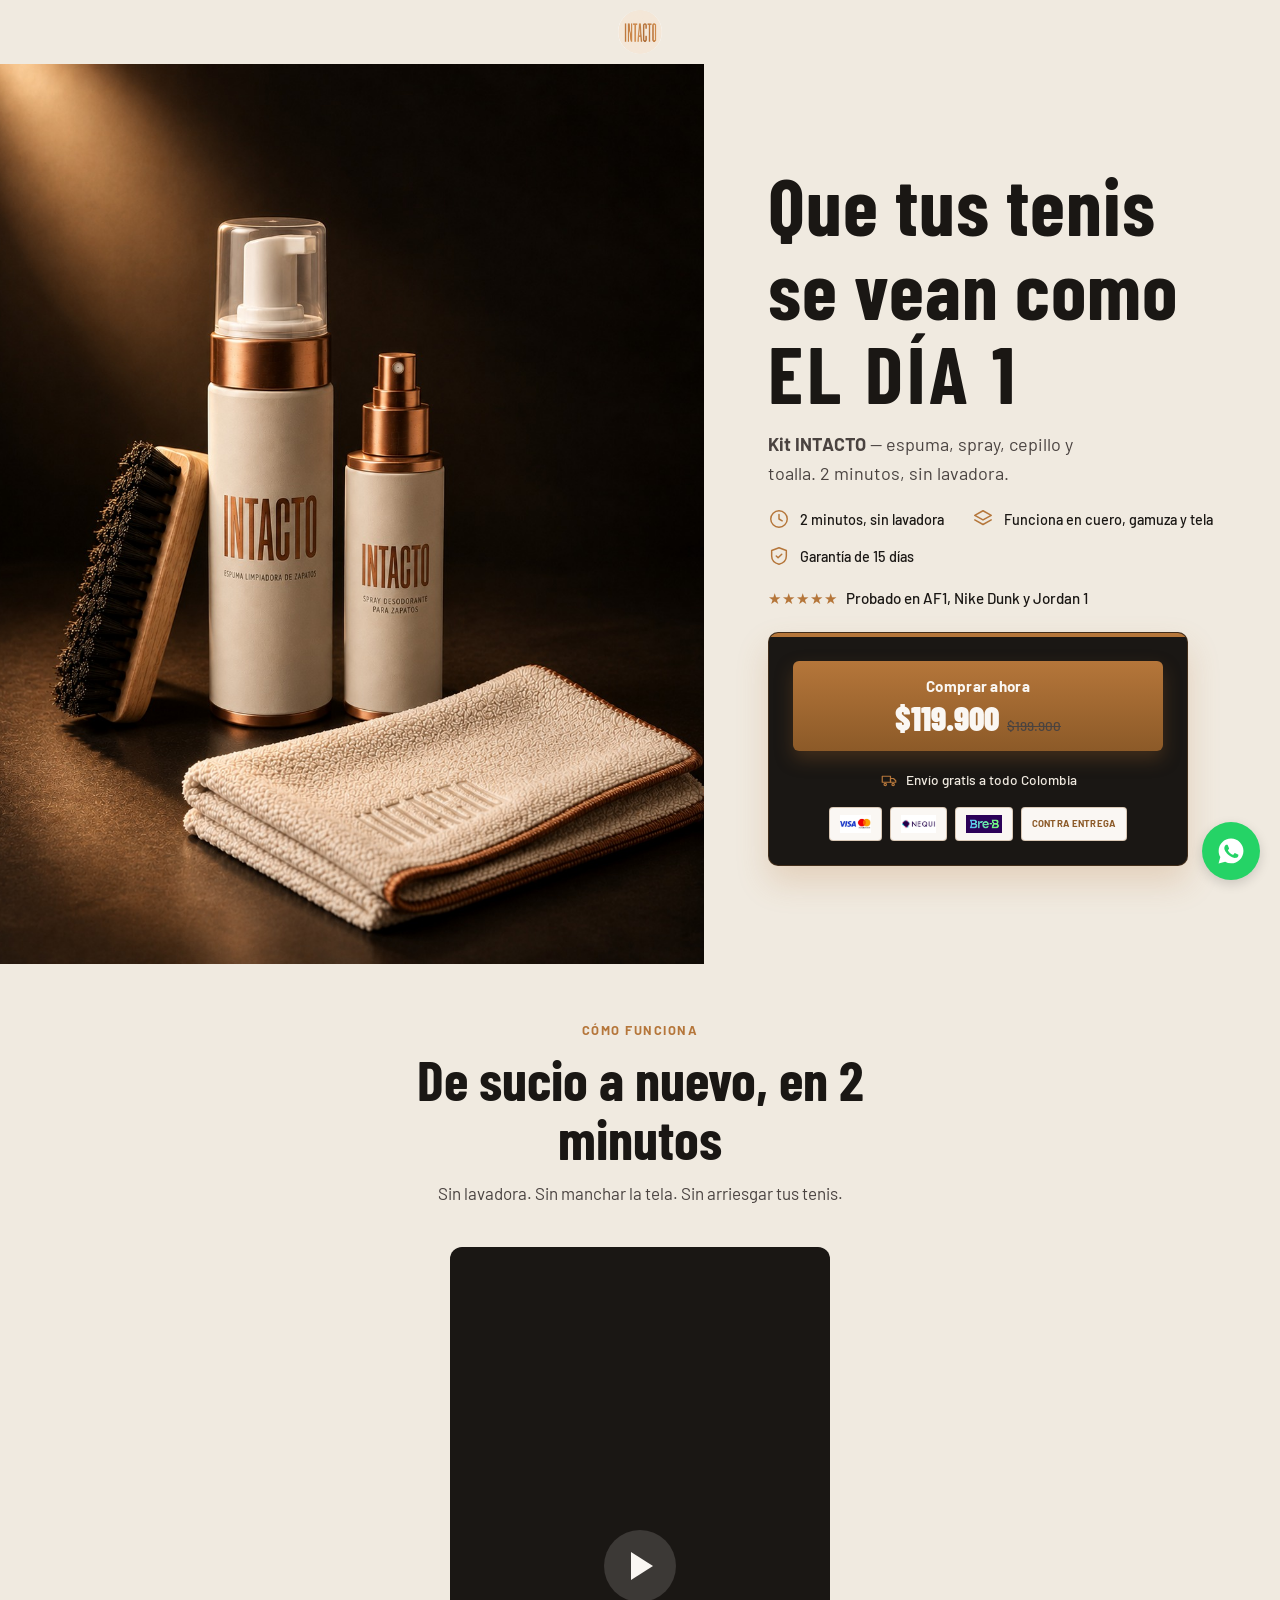
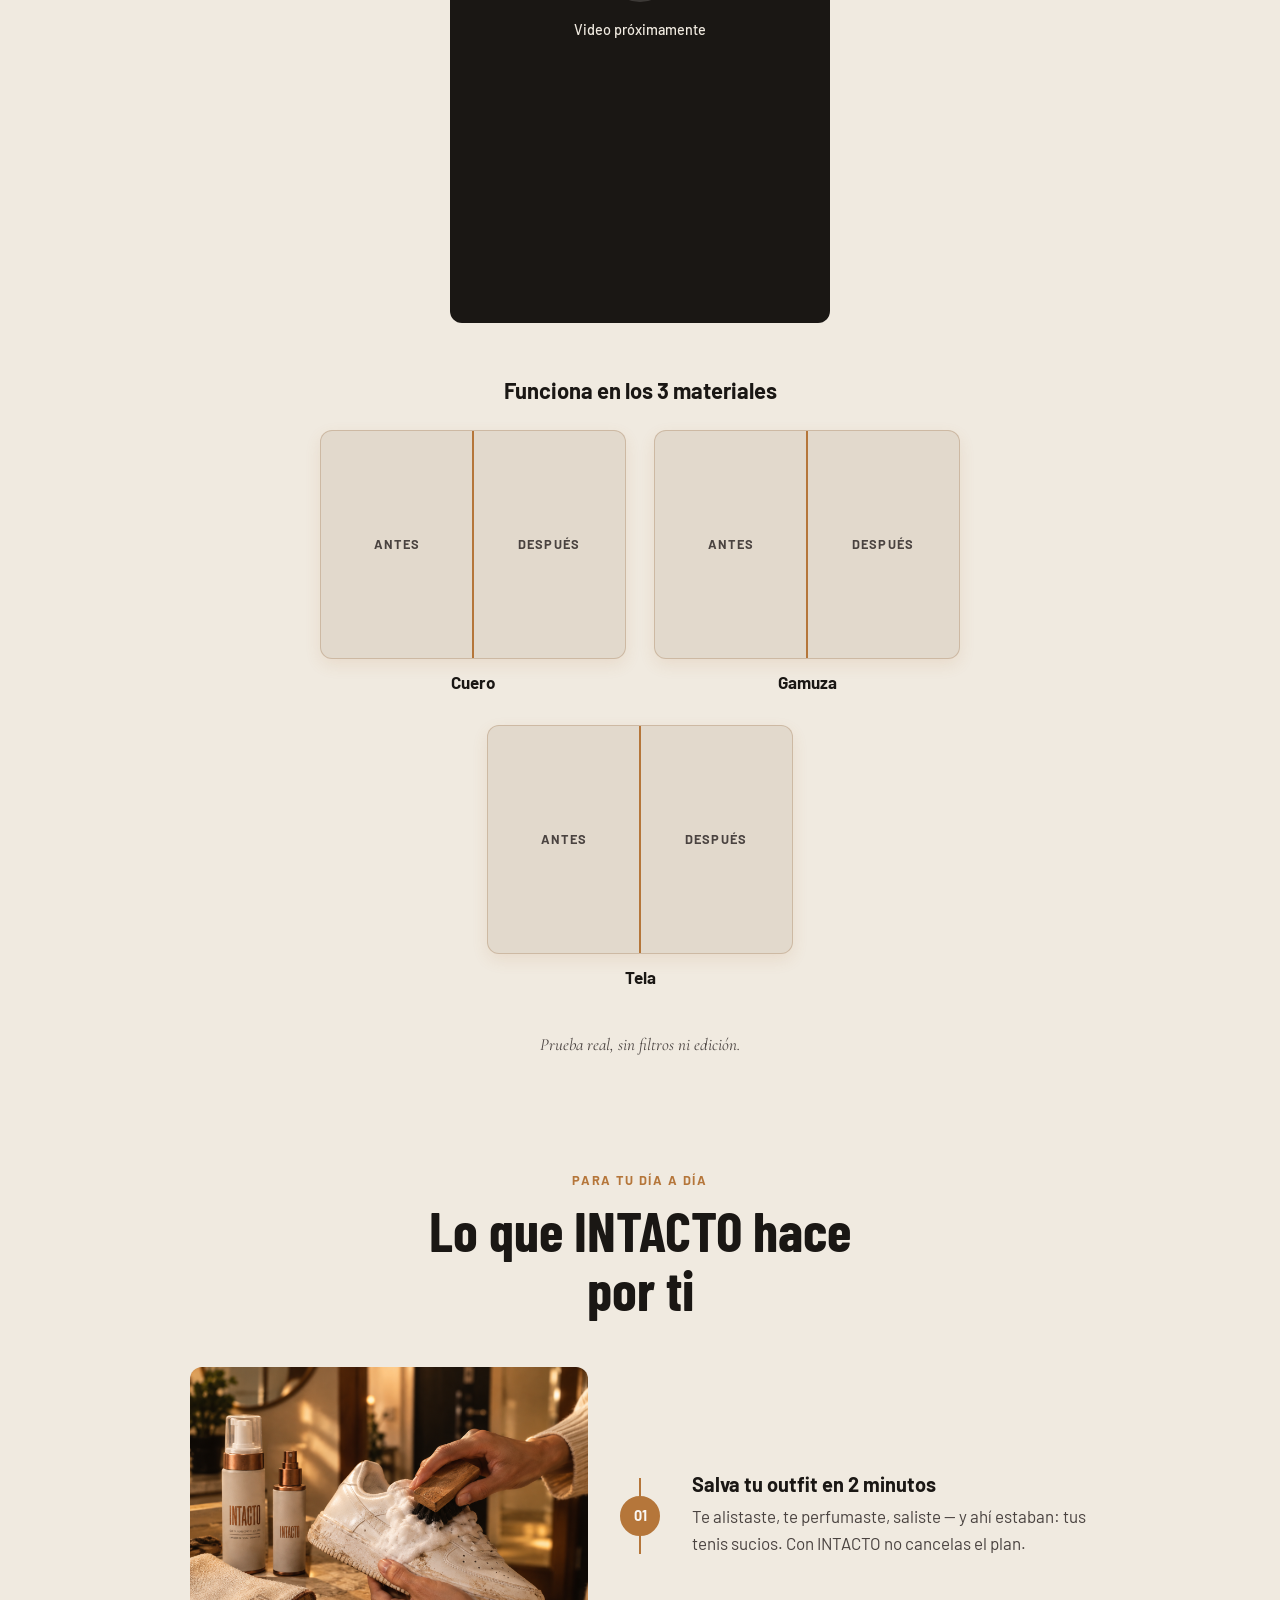
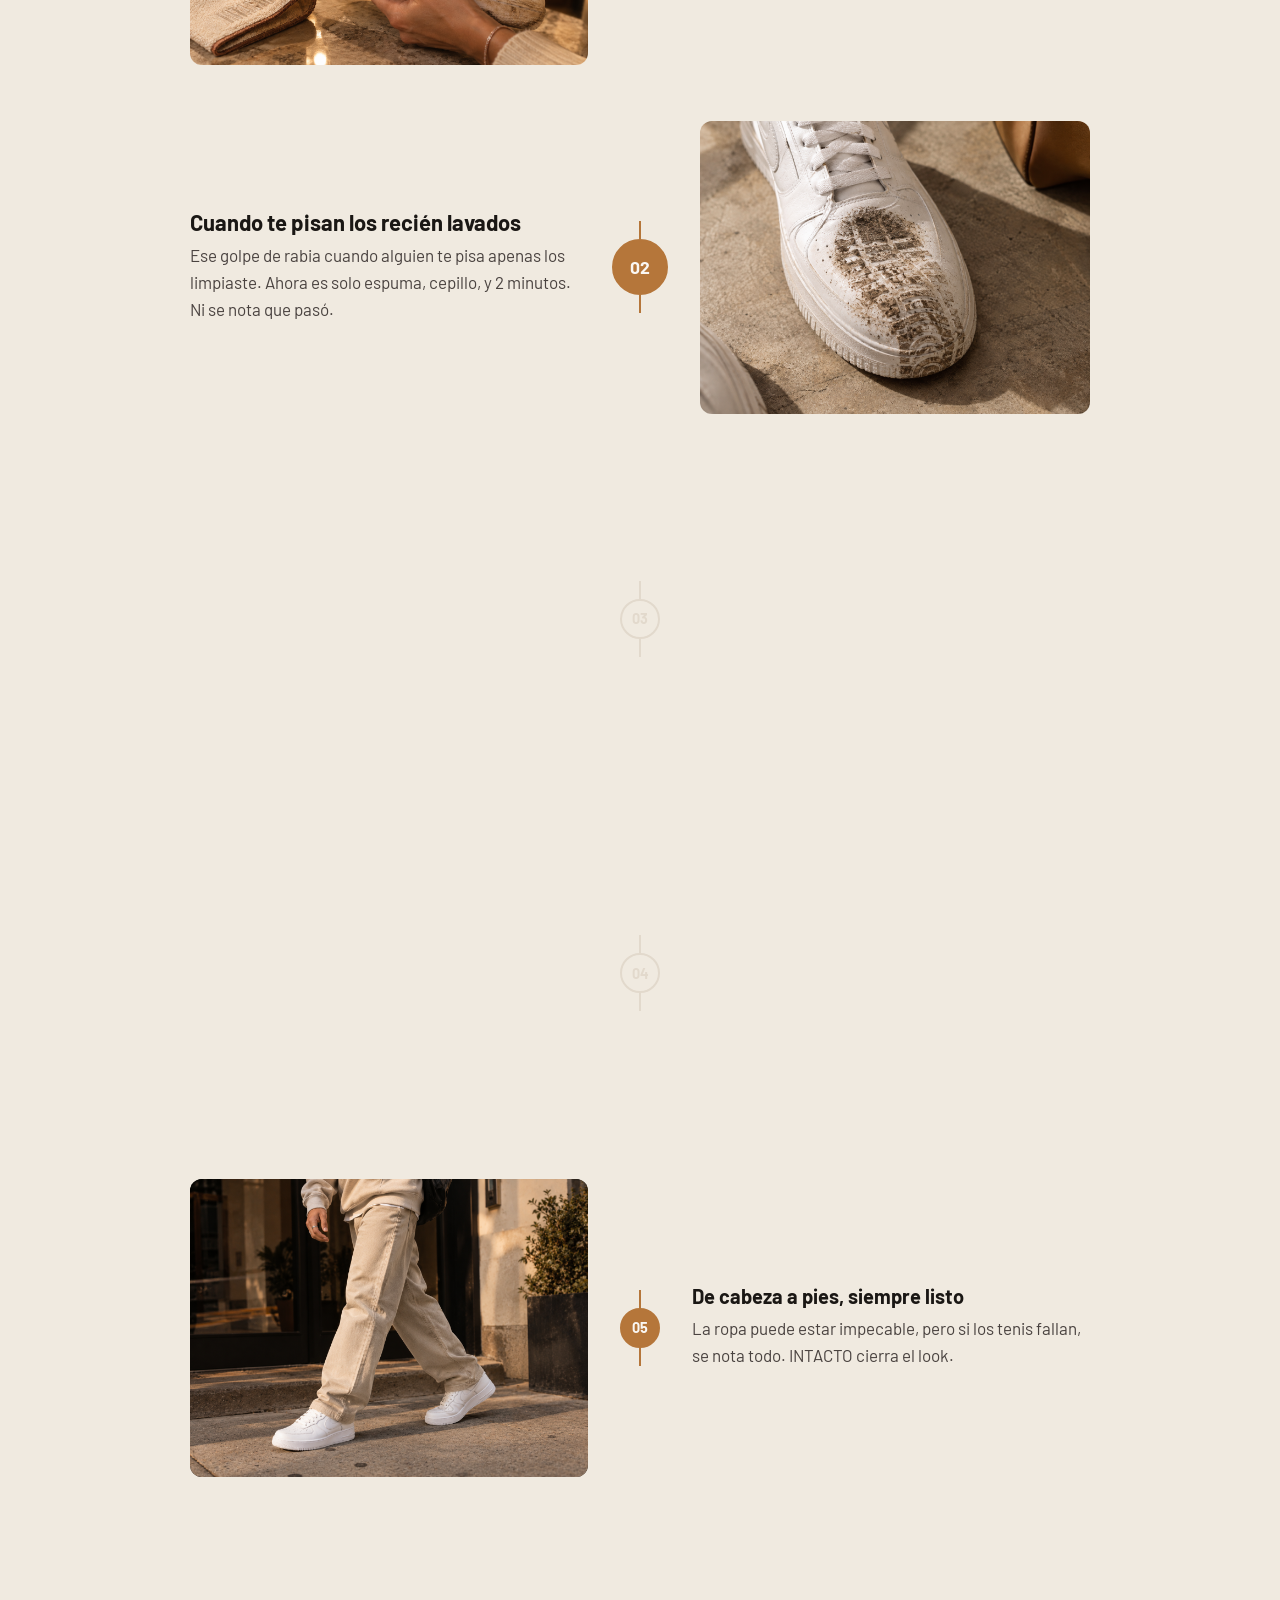
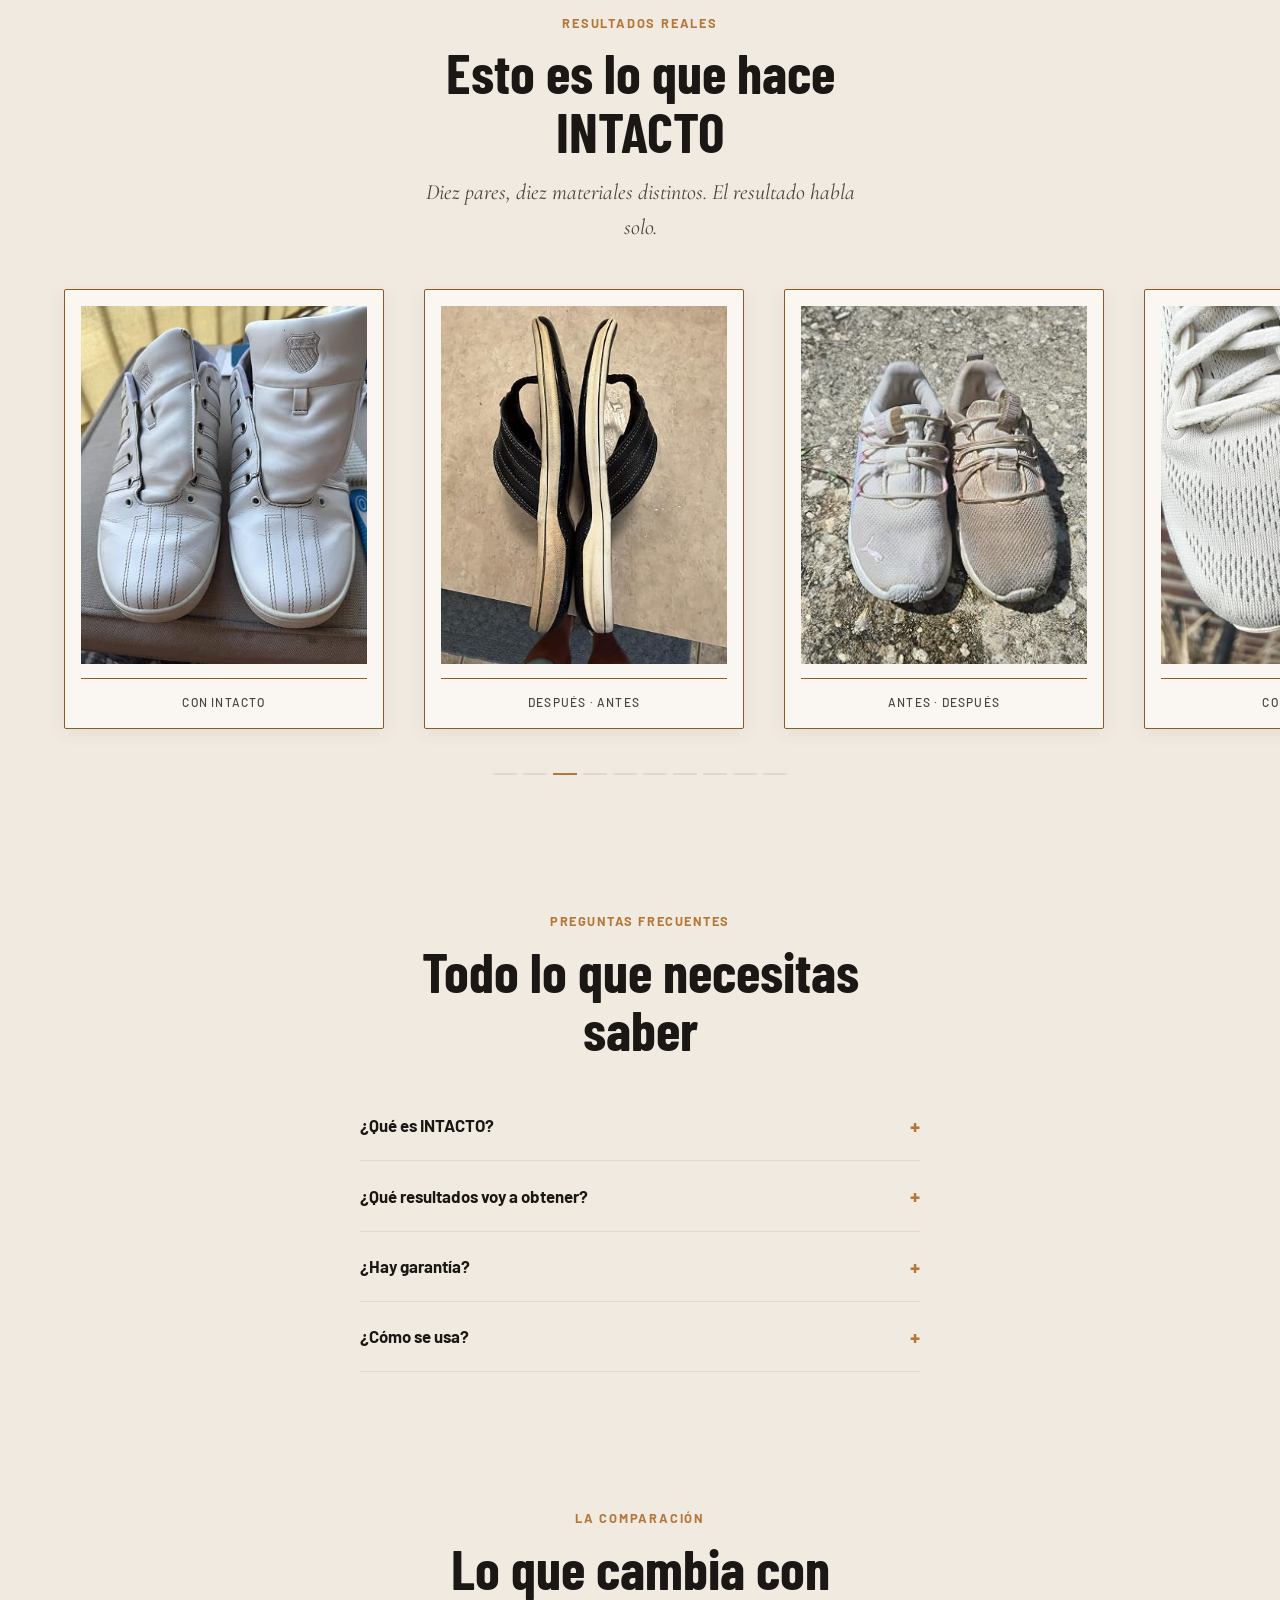
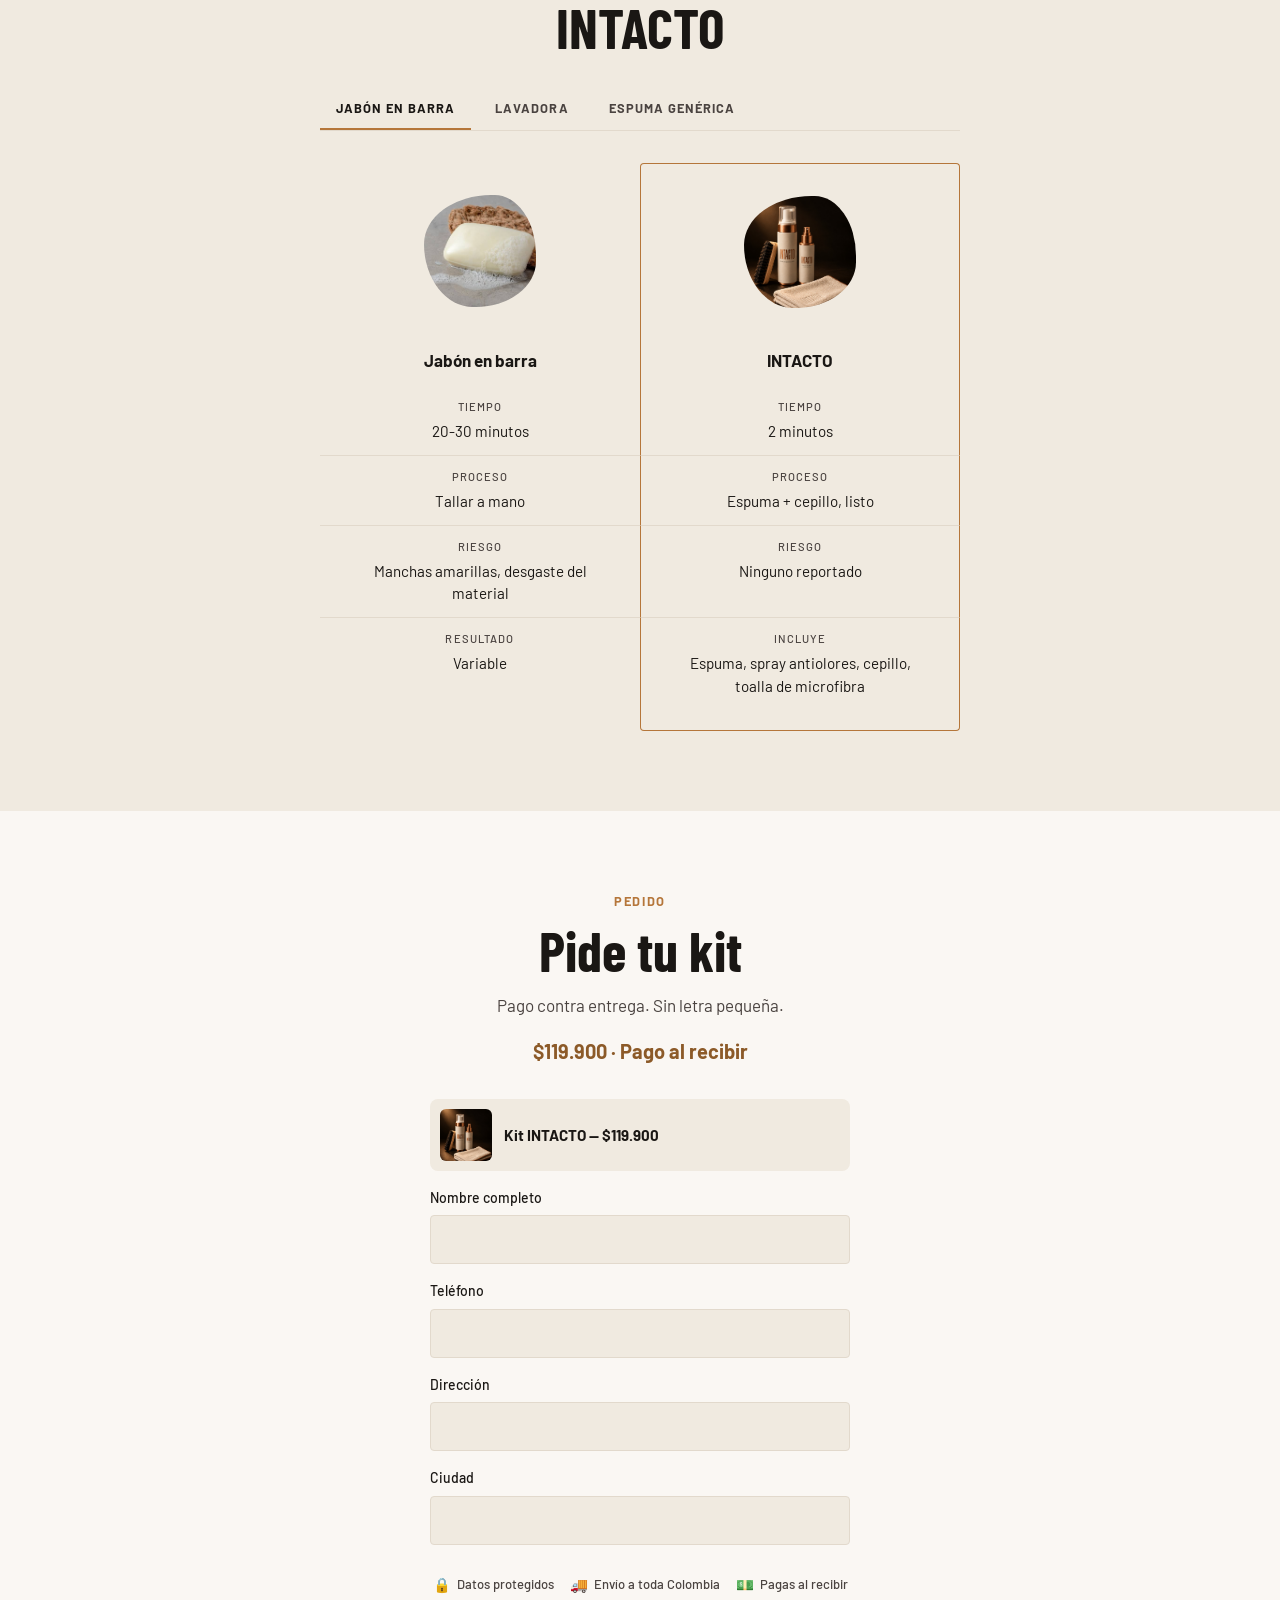
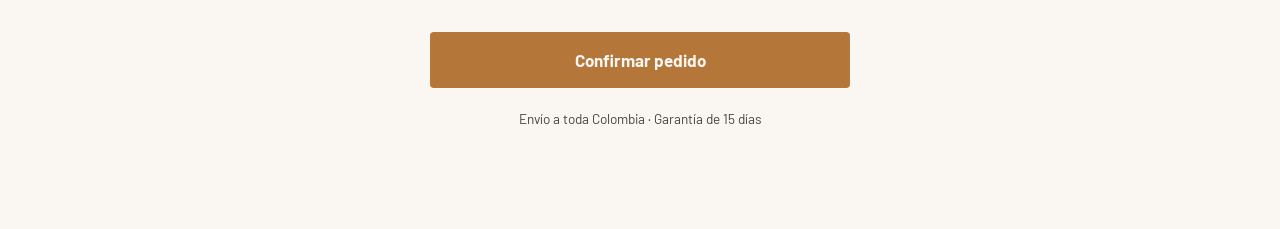
==== commit 7751f437: "Agrega secciones de resultados y comparativa, rediseña el hero y limpia la barra superior - Nuevas s" ====
--- a/index.html
+++ b/index.html
@@ -10,24 +10,18 @@
   <link href="https://fonts.googleapis.com/css2?family=Barlow+Condensed:wght@700;900&family=Barlow:wght@400;500;700&family=Cormorant+Garamond:ital@1&display=swap" rel="stylesheet">
 
   <link rel="stylesheet" href="styles/base.css">
-  <link rel="stylesheet" href="styles/globals/top-bar.css">
   <link rel="stylesheet" href="styles/globals/header.css">
   <link rel="stylesheet" href="styles/globals/whatsapp-float.css">
   <link rel="stylesheet" href="styles/sections/hero.css">
   <link rel="stylesheet" href="styles/sections/demo.css">
   <link rel="stylesheet" href="styles/sections/beneficios.css">
+  <link rel="stylesheet" href="styles/sections/resultados.css">
   <link rel="stylesheet" href="styles/sections/faq.css">
+  <link rel="stylesheet" href="styles/sections/comparativa.css">
   <link rel="stylesheet" href="styles/sections/checkout.css">
   <link rel="stylesheet" href="styles/globals/sticky-cta.css">
 </head>
 <body>
-
-  <div class="top-bar">
-    <div class="top-bar__track">
-      <span class="top-bar__item">ENVÍO GRATIS A TODA COLOMBIA <span class="top-bar__separator">·</span> PAGO AL RECIBIR <span class="top-bar__separator">·</span> KIT COMPLETO <span class="top-bar__separator">·</span> 2 MINUTOS SIN LAVADORA <span class="top-bar__separator">·</span> GARANTÍA DE 15 DÍAS</span>
-      <span class="top-bar__item">ENVÍO GRATIS A TODA COLOMBIA <span class="top-bar__separator">·</span> PAGO AL RECIBIR <span class="top-bar__separator">·</span> KIT COMPLETO <span class="top-bar__separator">·</span> 2 MINUTOS SIN LAVADORA <span class="top-bar__separator">·</span> GARANTÍA DE 15 DÍAS</span>
-    </div>
-  </div>
 
   <header class="site-header">
     <img
@@ -51,25 +45,66 @@
       <h1 class="hero__headline">Que tus tenis se vean como <span class="highlight">EL DÍA 1</span></h1>
       <p class="hero__subhead"><strong>Kit INTACTO</strong> — espuma, spray, cepillo y toalla. 2 minutos, sin lavadora.</p>
 
-      <p class="hero__price">
-        <span class="hero__price-old">$199.900</span>
-        <span class="hero__price-current">$119.900</span>
-      </p>
-
-      <hr class="hero__divider">
+      <ul class="hero__benefits">
+        <li class="hero__benefit">
+          <svg class="hero__benefit-icon" viewBox="0 0 24 24" fill="none" stroke="currentColor" stroke-width="1.6" stroke-linecap="round" stroke-linejoin="round" aria-hidden="true">
+            <circle cx="12" cy="12" r="9"></circle>
+            <path d="M12 7v5l3.5 2"></path>
+          </svg>
+          <span>2 minutos, sin lavadora</span>
+        </li>
+        <li class="hero__benefit">
+          <svg class="hero__benefit-icon" viewBox="0 0 24 24" fill="none" stroke="currentColor" stroke-width="1.6" stroke-linecap="round" stroke-linejoin="round" aria-hidden="true">
+            <path d="M12 3 3 8l9 5 9-5-9-5Z"></path>
+            <path d="M3 13l9 5 9-5"></path>
+          </svg>
+          <span>Funciona en cuero, gamuza y tela</span>
+        </li>
+        <li class="hero__benefit">
+          <svg class="hero__benefit-icon" viewBox="0 0 24 24" fill="none" stroke="currentColor" stroke-width="1.6" stroke-linecap="round" stroke-linejoin="round" aria-hidden="true">
+            <path d="M12 3 4 6v6c0 4.5 3.2 7.7 8 9 4.8-1.3 8-4.5 8-9V6l-8-3Z"></path>
+            <path d="m9 12 2 2 4-4"></path>
+          </svg>
+          <span>Garantía de 15 días</span>
+        </li>
+      </ul>
 
       <a href="#reseñas" class="hero__trustbar">
         <span class="hero__stars">★★★★★</span>
         <span class="hero__trustbar-text">Probado en AF1, Nike Dunk y Jordan 1</span>
       </a>
 
-      <p class="hero__care-note">Fórmula segura para gamuza, tela y cuero · Si no te funciona en 15 días, te devolvemos tu dinero</p>
-
-      <p class="hero__urgency">Cada día que pasa, se ponen más difíciles de recuperar.</p>
-
-      <div class="hero__cta-group">
-        <button class="hero__cta" type="button" data-scroll-to="#pedido">Pedir mi kit</button>
-        <p class="hero__cta-note">Pago al recibir · Envío a toda Colombia</p>
+      <div class="hero__card">
+        <button class="hero__cta" type="button" data-scroll-to="#pedido">
+          <span class="hero__cta-label">Comprar ahora</span>
+          <span class="hero__cta-price-row">
+            <span class="hero__cta-price">$119.900</span>
+            <span class="hero__cta-old">$199.900</span>
+          </span>
+        </button>
+
+        <p class="hero__shipping">
+          <svg class="hero__shipping-icon" viewBox="0 0 24 24" fill="none" stroke="currentColor" stroke-width="1.6" stroke-linecap="round" stroke-linejoin="round" aria-hidden="true">
+            <path d="M3 7h11v8H3z"></path>
+            <path d="M14 10h4l3 3v2h-7z"></path>
+            <circle cx="7" cy="18" r="1.6"></circle>
+            <circle cx="17.5" cy="18" r="1.6"></circle>
+          </svg>
+          Envío gratis a todo Colombia
+        </p>
+
+        <div class="hero__payment-badges">
+          <span class="hero__payment-chip">
+            <img class="hero__payment-logo" src="assets/images/logo%20visa%20mastercard.jpg" alt="Visa / Mastercard" loading="lazy">
+          </span>
+          <span class="hero__payment-chip">
+            <img class="hero__payment-logo" src="assets/images/logo-nequi.jpg" alt="Nequi" loading="lazy">
+          </span>
+          <span class="hero__payment-chip">
+            <img class="hero__payment-logo" src="assets/images/Bre-B-logo.jpg" alt="Bre-B" loading="lazy">
+          </span>
+          <span class="hero__payment-chip hero__payment-chip--text">Contra entrega</span>
+        </div>
       </div>
     </div>
   </section>
@@ -96,7 +131,7 @@
 
       <div class="material-grid">
         <!-- FOTO PENDIENTE: Gamuza -->
-        <div class="material-card">
+        <div class="material-card material-card--gamuza">
           <div class="material-card__placeholder">
             <span class="material-card__half">ANTES</span>
             <span class="material-card__half">DESPUÉS</span>
@@ -105,7 +140,7 @@
         </div>
 
         <!-- FOTO PENDIENTE: Tela -->
-        <div class="material-card">
+        <div class="material-card material-card--tela">
           <div class="material-card__placeholder">
             <span class="material-card__half">ANTES</span>
             <span class="material-card__half">DESPUÉS</span>
@@ -114,7 +149,7 @@
         </div>
 
         <!-- FOTO PENDIENTE: Cuero -->
-        <div class="material-card">
+        <div class="material-card material-card--cuero">
           <div class="material-card__placeholder">
             <span class="material-card__half">ANTES</span>
             <span class="material-card__half">DESPUÉS</span>
@@ -221,6 +256,18 @@
     </div>
   </section>
 
+  <section class="resultados" id="resultados">
+    <div class="resultados__header">
+      <span class="resultados__eyebrow">RESULTADOS REALES</span>
+      <h2 class="resultados__title">Esto es lo que hace INTACTO</h2>
+      <p class="resultados__subhead">Diez pares, diez materiales distintos. El resultado habla solo.</p>
+    </div>
+
+    <div class="resultados__carousel" id="resultados-carousel"></div>
+
+    <div class="resultados__progress" id="resultados-progress"></div>
+  </section>
+
   <section class="faq">
     <div class="faq__header">
       <span class="faq__eyebrow">PREGUNTAS FRECUENTES</span>
@@ -248,6 +295,17 @@
         <p class="faq__answer">Aplica la espuma, cepilla, seca con la toalla. 2 minutos, sin lavadora.</p>
       </details>
     </div>
+  </section>
+
+  <section class="comparativa" id="comparativa">
+    <div class="comparativa__header">
+      <span class="comparativa__eyebrow">LA COMPARACIÓN</span>
+      <h2 class="comparativa__title">Lo que cambia con INTACTO</h2>
+    </div>
+
+    <div class="comparativa__tabs" id="comparativa-tabs" role="tablist"></div>
+
+    <div class="comparativa__panel" id="comparativa-panel"></div>
   </section>
 
   <section class="checkout" id="pedido">
@@ -313,6 +371,8 @@
     </svg>
   </a>
 
+  <script src="scripts/resultados-data.js"></script>
+  <script src="scripts/comparativa-data.js"></script>
   <script src="scripts/main.js"></script>
 </body>
 </html>
--- a/styles/globals/header.css
+++ b/styles/globals/header.css
@@ -1,6 +1,6 @@
 /* ==========================================================================
    INTACTO — header.css
-   Header con logo, sticky debajo del top-bar
+   Header con logo, sticky en la parte superior
    ========================================================================== */
 
 .site-header {
@@ -10,7 +10,7 @@
   align-items: center;
   justify-content: center;
   position: sticky;
-  top: 38px;
+  top: 0;
   z-index: 90;
 }
 
--- a/styles/sections/hero.css
+++ b/styles/sections/hero.css
@@ -55,42 +55,44 @@
   color: inherit;
 }
 
-.hero__price {
-  display: flex;
-  align-items: baseline;
+/* Beneficios rápidos */
+
+.hero__benefits {
+  list-style: none;
+  display: flex;
+  flex-direction: column;
   gap: 10px;
-  margin-top: 12px;
-}
-
-.hero__price-old {
-  font-family: var(--font-body);
-  font-weight: 400;
-  font-size: 0.95rem;
-  color: var(--carbon-suave);
-  text-decoration: line-through;
-}
-
-.hero__price-current {
-  font-family: var(--font-body);
-  font-weight: 700;
-  font-size: 1.5rem;
+  margin-top: 20px;
+  width: 100%;
+}
+
+.hero__benefit {
+  display: flex;
+  align-items: center;
+  gap: 10px;
+}
+
+.hero__benefit-icon {
+  width: 22px;
+  height: 22px;
+  flex-shrink: 0;
+  color: var(--cobre);
+}
+
+.hero__benefit span {
+  font-family: var(--font-body);
+  font-weight: 500;
+  font-size: 0.9rem;
   color: var(--carbon);
 }
 
-.hero__divider {
-  width: 40px;
-  height: 2px;
-  background-color: var(--cobre);
-  border: none;
-  margin: 24px 0 20px;
-  align-self: center;
-}
+/* Prueba social */
 
 .hero__trustbar {
   display: inline-flex;
   align-items: center;
   gap: 8px;
-  margin-bottom: 16px;
+  margin-top: 18px;
   cursor: pointer;
 }
 
@@ -112,54 +114,137 @@
   text-decoration-color: var(--cobre);
 }
 
-.hero__care-note {
-  font-family: var(--font-body);
-  font-weight: 400;
-  font-size: 0.9rem;
-  line-height: 1.5;
-  color: var(--carbon-suave);
-  margin-bottom: 12px;
-}
-
-.hero__urgency {
-  font-family: var(--font-editorial);
-  font-style: italic;
-  font-weight: 400;
-  font-size: 0.95rem;
-  color: var(--cobre-oscuro);
-  margin-top: 20px;
-  margin-bottom: 28px;
-}
-
-.hero__cta-group {
-  display: flex;
-  flex-direction: column;
-  align-items: flex-start;
-}
-
-.hero__cta-note {
-  font-family: var(--font-body);
-  font-weight: 500;
-  font-size: 0.85rem;
-  letter-spacing: 0.03em;
-  color: var(--cobre-oscuro);
-  margin-top: 14px;
+/* Tarjeta de compra */
+
+.hero__card {
+  position: relative;
+  width: 100%;
+  max-width: 420px;
+  align-self: stretch;
+  display: flex;
+  flex-direction: column;
+  align-items: center;
+  background-color: var(--carbon);
+  border: 1px solid rgba(140, 90, 40, 0.35);
+  border-radius: 10px;
+  padding: 24px 20px 20px;
+  margin-top: 22px;
+  box-shadow: 0 16px 32px rgba(181, 118, 58, 0.22);
+  overflow: hidden;
+}
+
+.hero__card::before {
+  content: '';
+  position: absolute;
+  top: 0;
+  left: 0;
+  right: 0;
+  height: 4px;
+  background-color: var(--cobre);
 }
 
 .hero__cta {
-  font-family: var(--font-body);
-  font-weight: 700;
-  font-size: 1.0625rem;
-  color: var(--blanco-calido);
-  background-color: var(--cobre);
-  padding: 18px 40px;
-  border-radius: 4px;
-  transition: background-color 0.2s ease;
+  width: 100%;
+  display: flex;
+  flex-direction: column;
+  align-items: center;
+  gap: 6px;
+  background: linear-gradient(180deg, var(--cobre), var(--cobre-oscuro));
+  border-radius: 6px;
+  padding: 16px 20px;
+  box-shadow: 0 8px 18px rgba(140, 90, 40, 0.35);
+  transition: transform 0.15s ease, box-shadow 0.15s ease;
 }
 
 .hero__cta:hover,
 .hero__cta:focus-visible {
-  background-color: var(--cobre-oscuro);
+  transform: translateY(-1px);
+  box-shadow: 0 10px 22px rgba(140, 90, 40, 0.45);
+}
+
+.hero__cta-label {
+  font-family: var(--font-body);
+  font-weight: 700;
+  font-size: 0.95rem;
+  letter-spacing: 0.02em;
+  color: var(--blanco-calido);
+}
+
+.hero__cta-price-row {
+  display: flex;
+  align-items: baseline;
+  gap: 8px;
+}
+
+.hero__cta-price {
+  font-family: var(--font-display);
+  font-weight: 900;
+  font-size: 1.9rem;
+  line-height: 1;
+  color: var(--blanco-calido);
+}
+
+.hero__cta-old {
+  font-family: var(--font-body);
+  font-weight: 500;
+  font-size: 0.85rem;
+  color: var(--carbon-suave);
+  text-decoration: line-through;
+}
+
+.hero__shipping {
+  display: flex;
+  align-items: center;
+  gap: 8px;
+  margin-top: 18px;
+  font-family: var(--font-body);
+  font-weight: 500;
+  font-size: 0.85rem;
+  color: var(--crema);
+}
+
+.hero__shipping-icon {
+  width: 18px;
+  height: 18px;
+  flex-shrink: 0;
+  color: var(--cobre);
+}
+
+.hero__payment-badges {
+  display: flex;
+  flex-wrap: wrap;
+  align-items: center;
+  justify-content: center;
+  gap: 8px;
+  margin-top: 16px;
+}
+
+.hero__payment-chip {
+  display: inline-flex;
+  align-items: center;
+  justify-content: center;
+  height: 30px;
+  background-color: var(--blanco-calido);
+  border: 1px solid rgba(140, 90, 40, 0.3);
+  border-radius: 4px;
+  padding: 0 8px;
+  box-sizing: border-box;
+}
+
+.hero__payment-logo {
+  height: 16px;
+  width: auto;
+  display: block;
+}
+
+.hero__payment-chip--text {
+  font-family: var(--font-body);
+  font-weight: 700;
+  font-size: 0.55rem;
+  letter-spacing: 0.03em;
+  text-transform: uppercase;
+  color: var(--cobre-oscuro);
+  white-space: nowrap;
 }
 
 @media (min-width: 768px) {
@@ -185,7 +270,30 @@
     font-size: 1.125rem;
   }
 
-  .hero__divider {
-    align-self: flex-start;
-  }
-}
+  .hero__benefits {
+    flex-direction: row;
+    flex-wrap: wrap;
+    gap: 14px 28px;
+  }
+
+  .hero__card {
+    padding: 28px 24px 24px;
+  }
+
+  .hero__cta-price {
+    font-size: 2.1rem;
+  }
+
+  .hero__payment-chip {
+    height: 34px;
+    padding: 0 10px;
+  }
+
+  .hero__payment-logo {
+    height: 18px;
+  }
+
+  .hero__payment-chip--text {
+    font-size: 0.6rem;
+  }
+}
--- a/styles/sections/demo.css
+++ b/styles/sections/demo.css
@@ -98,8 +98,11 @@
 
 .material-grid {
   display: grid;
-  grid-template-columns: 1fr;
-  gap: 24px;
+  grid-template-columns: 1fr 1fr;
+  grid-template-areas:
+    "cuero gamuza"
+    "tela tela";
+  gap: 16px;
   max-width: 380px;
   margin: 0 auto;
 }
@@ -107,7 +110,21 @@
 .material-card {
   display: flex;
   flex-direction: column;
-  gap: 12px;
+  gap: 10px;
+}
+
+.material-card--gamuza {
+  grid-area: gamuza;
+}
+
+.material-card--cuero {
+  grid-area: cuero;
+}
+
+.material-card--tela {
+  grid-area: tela;
+  width: calc(50% - 8px);
+  justify-self: center;
 }
 
 .material-card__placeholder {
@@ -115,6 +132,8 @@
   border-radius: 12px;
   overflow: hidden;
   background-color: var(--crema-oscuro);
+  border: 1px solid rgba(140, 90, 40, 0.25);
+  box-shadow: 0 6px 16px rgba(181, 118, 58, 0.12);
   display: flex;
   position: relative;
 }
@@ -126,8 +145,8 @@
   justify-content: center;
   font-family: var(--font-body);
   font-weight: 700;
-  font-size: 0.8rem;
-  letter-spacing: 0.08em;
+  font-size: 0.68rem;
+  letter-spacing: 0.06em;
   color: var(--carbon-suave);
 }
 
@@ -145,7 +164,7 @@
 .material-card__name {
   font-family: var(--font-body);
   font-weight: 700;
-  font-size: 1.0625rem;
+  font-size: 0.95rem;
   color: var(--carbon);
   text-align: center;
 }
@@ -162,8 +181,20 @@
 
 @media (min-width: 768px) {
   .material-grid {
-    grid-template-columns: repeat(3, 1fr);
-    max-width: 900px;
-    gap: 32px;
-  }
-}
+    max-width: 640px;
+    gap: 28px;
+  }
+
+  .material-card--tela {
+    width: calc(50% - 14px);
+  }
+
+  .material-card__half {
+    font-size: 0.8rem;
+    letter-spacing: 0.08em;
+  }
+
+  .material-card__name {
+    font-size: 1.0625rem;
+  }
+}
--- a/styles/sections/resultados.css
+++ b/styles/sections/resultados.css
@@ -0,0 +1,136 @@
+/* ==========================================================================
+   INTACTO — resultados.css
+   Sección 7: Resultados reales
+   ========================================================================== */
+
+.resultados {
+  background-color: var(--crema);
+  padding: 56px 0;
+}
+
+.resultados__header {
+  text-align: center;
+  max-width: 480px;
+  margin: 0 auto 40px;
+  padding: 0 24px;
+}
+
+.resultados__eyebrow {
+  display: block;
+  font-family: var(--font-body);
+  font-weight: 700;
+  font-size: 0.8rem;
+  letter-spacing: 0.14em;
+  text-transform: uppercase;
+  color: var(--cobre);
+  margin-bottom: 10px;
+}
+
+.resultados__title {
+  font-family: var(--font-display);
+  font-weight: 700;
+  font-size: clamp(2rem, 5vw, 3.5rem);
+  color: var(--carbon);
+}
+
+.resultados__subhead {
+  font-family: var(--font-editorial);
+  font-style: italic;
+  font-weight: 400;
+  font-size: clamp(1.125rem, 3vw, 1.375rem);
+  color: var(--carbon-suave);
+  margin-top: 14px;
+}
+
+/* Carrusel */
+
+.resultados__carousel {
+  display: flex;
+  gap: 28px;
+  overflow-x: auto;
+  scroll-snap-type: x mandatory;
+  scroll-padding-left: 24px;
+  padding: 4px 24px 16px;
+  -webkit-overflow-scrolling: touch;
+  scrollbar-width: none;
+}
+
+.resultados__carousel::-webkit-scrollbar {
+  display: none;
+}
+
+.resultado-card {
+  flex: 0 0 auto;
+  width: 76vw;
+  max-width: 320px;
+  scroll-snap-align: center;
+}
+
+.resultado-card__frame {
+  background-color: var(--blanco-calido);
+  border: 1px solid var(--cobre-oscuro);
+  border-radius: 2px;
+  padding: 16px;
+  box-shadow: 0 4px 20px rgba(26, 23, 20, 0.06);
+}
+
+.resultado-card__photo {
+  aspect-ratio: 4 / 5;
+  overflow: hidden;
+}
+
+.resultado-card__img {
+  width: 100%;
+  height: 100%;
+  object-fit: cover;
+  display: block;
+}
+
+.resultado-card__caption {
+  text-align: center;
+  font-family: var(--font-body);
+  font-weight: 500;
+  font-size: 0.75rem;
+  letter-spacing: 0.1em;
+  text-transform: uppercase;
+  color: var(--carbon-suave);
+  margin-top: 14px;
+  padding-top: 14px;
+  border-top: 1px solid var(--cobre-oscuro);
+}
+
+/* Indicador de progreso */
+
+.resultados__progress {
+  display: flex;
+  justify-content: center;
+  gap: 6px;
+  margin-top: 24px;
+}
+
+.resultados__progress-line {
+  width: 24px;
+  height: 2px;
+  background-color: var(--crema-oscuro);
+  transition: background-color 0.3s ease;
+}
+
+.resultados__progress-line.is-active {
+  background-color: var(--cobre);
+}
+
+@media (min-width: 768px) {
+  .resultados {
+    padding: 80px 0;
+  }
+
+  .resultados__carousel {
+    gap: 40px;
+    padding: 4px 64px 20px;
+    scroll-padding-left: 64px;
+  }
+
+  .resultado-card {
+    width: 320px;
+  }
+}
--- a/styles/sections/comparativa.css
+++ b/styles/sections/comparativa.css
@@ -0,0 +1,240 @@
+/* ==========================================================================
+   INTACTO — comparativa.css
+   Sección: La comparación
+   ========================================================================== */
+
+.comparativa {
+  background-color: var(--crema);
+  padding: 56px 24px;
+}
+
+.comparativa__header {
+  text-align: center;
+  max-width: 480px;
+  margin: 0 auto 32px;
+}
+
+.comparativa__eyebrow {
+  display: block;
+  font-family: var(--font-body);
+  font-weight: 700;
+  font-size: 0.8rem;
+  letter-spacing: 0.14em;
+  text-transform: uppercase;
+  color: var(--cobre);
+  margin-bottom: 10px;
+}
+
+.comparativa__title {
+  font-family: var(--font-display);
+  font-weight: 700;
+  font-size: clamp(2rem, 5vw, 3.5rem);
+  color: var(--carbon);
+}
+
+/* Pestañas */
+
+.comparativa__tabs {
+  display: flex;
+  gap: 8px;
+  overflow-x: auto;
+  scrollbar-width: none;
+  max-width: 640px;
+  margin: 0 auto 32px;
+  border-bottom: 1px solid var(--crema-oscuro);
+}
+
+.comparativa__tabs::-webkit-scrollbar {
+  display: none;
+}
+
+.comparativa__tab {
+  flex: 0 0 auto;
+  background: none;
+  font-family: var(--font-body);
+  font-weight: 700;
+  font-size: 0.8rem;
+  letter-spacing: 0.08em;
+  text-transform: uppercase;
+  color: var(--carbon-suave);
+  padding: 12px 16px;
+  border-bottom: 2px solid transparent;
+  transition: color 0.2s ease, border-color 0.2s ease;
+}
+
+.comparativa__tab.is-active {
+  color: var(--carbon);
+  border-bottom-color: var(--cobre);
+}
+
+/* Panel + columnas */
+
+.comparativa__panel {
+  max-width: 640px;
+  margin: 0 auto;
+  opacity: 0;
+  transform: translateY(8px);
+  transition: opacity 0.25s ease, transform 0.25s ease;
+}
+
+.comparativa__panel.is-visible {
+  opacity: 1;
+  transform: translateY(0);
+}
+
+/*
+  Grid de 2 columnas, siempre lado a lado (también en móvil).
+  Cada fila lógica (blob, título, cada dato) se emite como dos celdas
+  hermanas consecutivas en el DOM, así el grid las alinea a la misma
+  altura automáticamente sin depender de JS para medir alturas.
+*/
+
+.comparativa__columns {
+  display: grid;
+  grid-template-columns: 1fr 1fr;
+}
+
+.comparativa__cell {
+  text-align: center;
+  padding: 8px 6px;
+  overflow-wrap: break-word;
+}
+
+.comparativa__blob-cell {
+  padding-top: 4px;
+  padding-bottom: 4px;
+}
+
+.comparativa__title-cell {
+  padding-bottom: 10px;
+}
+
+.comparativa__row-cell {
+  padding-top: 8px;
+  padding-bottom: 8px;
+  border-bottom: 1px solid var(--crema-oscuro);
+}
+
+.comparativa__row-cell--last {
+  border-bottom: none;
+}
+
+/* Columna INTACTO: borde cobre continuo a lo largo de toda la columna */
+
+.comparativa__cell--intacto {
+  border-left: 1px solid var(--cobre);
+  border-right: 1px solid var(--cobre);
+  padding-left: 10px;
+  padding-right: 10px;
+}
+
+.comparativa__cell--intacto-first {
+  border-top: 1px solid var(--cobre);
+  border-top-left-radius: 4px;
+  border-top-right-radius: 4px;
+  padding-top: 12px;
+}
+
+.comparativa__cell--intacto-last {
+  border-bottom: 1px solid var(--cobre);
+  border-bottom-left-radius: 4px;
+  border-bottom-right-radius: 4px;
+  padding-bottom: 12px;
+}
+
+.comparativa__blob {
+  width: 74px;
+  height: 74px;
+  margin: 0 auto 10px;
+  overflow: hidden;
+  border-radius: 62% 38% 55% 45% / 45% 55% 42% 58%;
+}
+
+.comparativa__blob img {
+  width: 100%;
+  height: 100%;
+  object-fit: cover;
+  display: block;
+}
+
+.comparativa__column-title {
+  font-family: var(--font-body);
+  font-weight: 700;
+  font-size: 0.8rem;
+  color: var(--carbon);
+}
+
+.comparativa__row-cell dt {
+  font-family: var(--font-body);
+  font-weight: 500;
+  font-size: 0.58rem;
+  letter-spacing: 0.06em;
+  text-transform: uppercase;
+  color: var(--carbon-suave);
+  margin-bottom: 3px;
+}
+
+.comparativa__row-cell dd {
+  font-family: var(--font-body);
+  font-weight: 400;
+  font-size: 0.75rem;
+  line-height: 1.35;
+  color: var(--carbon);
+}
+
+@media (min-width: 768px) {
+  .comparativa {
+    padding: 80px 24px;
+  }
+
+  .comparativa__cell {
+    padding: 12px 28px;
+  }
+
+  .comparativa__blob-cell {
+    padding-top: 32px;
+    padding-bottom: 16px;
+  }
+
+  .comparativa__title-cell {
+    padding-bottom: 16px;
+  }
+
+  .comparativa__row-cell--last {
+    padding-bottom: 32px;
+  }
+
+  .comparativa__cell--intacto {
+    padding-left: 36px;
+    padding-right: 36px;
+  }
+
+  .comparativa__cell--intacto-first {
+    padding-top: 32px;
+  }
+
+  .comparativa__cell--intacto-last {
+    padding-bottom: 32px;
+  }
+
+  .comparativa__blob {
+    width: 112px;
+    height: 112px;
+    margin-bottom: 16px;
+  }
+
+  .comparativa__column-title {
+    font-size: 1.0625rem;
+  }
+
+  .comparativa__row-cell dt {
+    font-size: 0.7rem;
+    letter-spacing: 0.1em;
+    margin-bottom: 4px;
+  }
+
+  .comparativa__row-cell dd {
+    font-size: 0.95rem;
+    line-height: 1.5;
+  }
+}
--- a/styles/globals/sticky-cta.css
+++ b/styles/globals/sticky-cta.css
@@ -12,6 +12,12 @@
   background-color: var(--blanco-calido);
   border-top: 1px solid var(--crema-oscuro);
   padding: 12px 16px calc(12px + env(safe-area-inset-bottom));
+  transform: translateY(100%);
+  transition: transform 0.3s ease;
+}
+
+.sticky-cta.is-visible {
+  transform: translateY(0);
 }
 
 .sticky-cta__button {
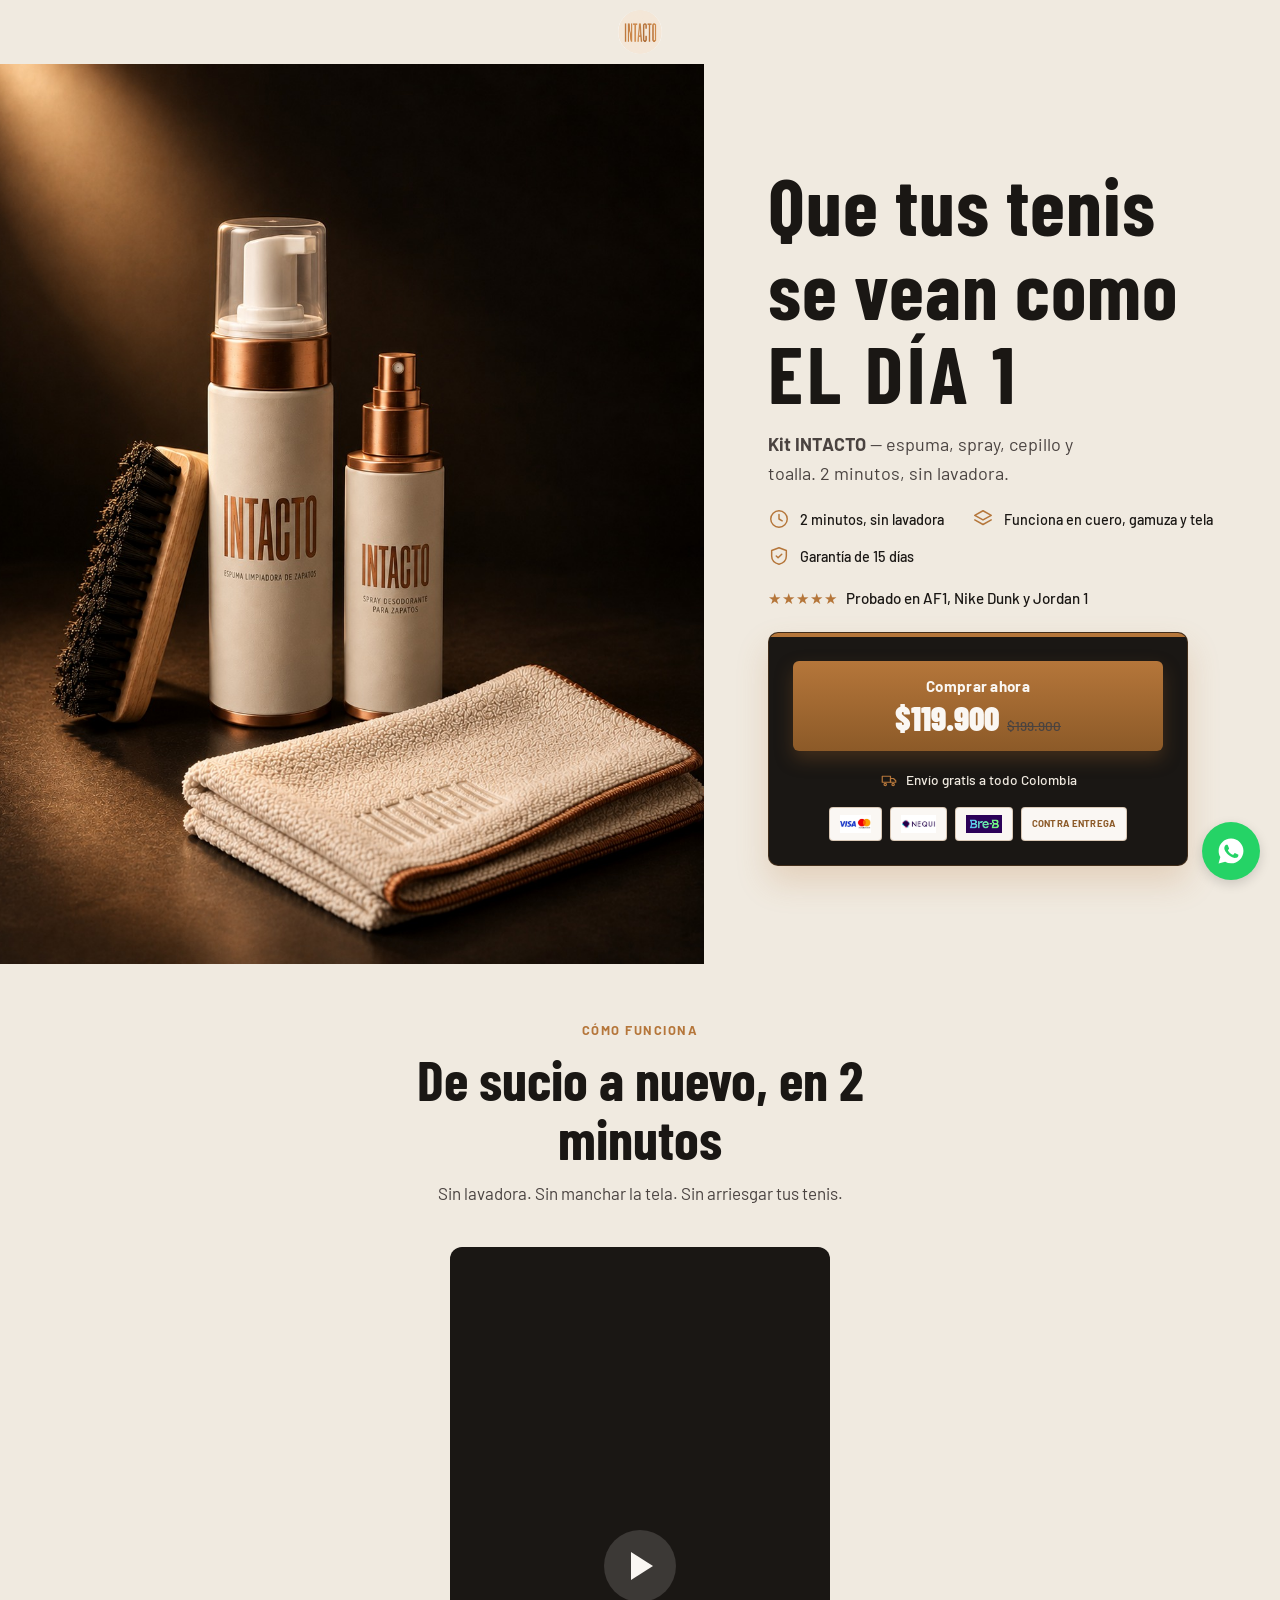
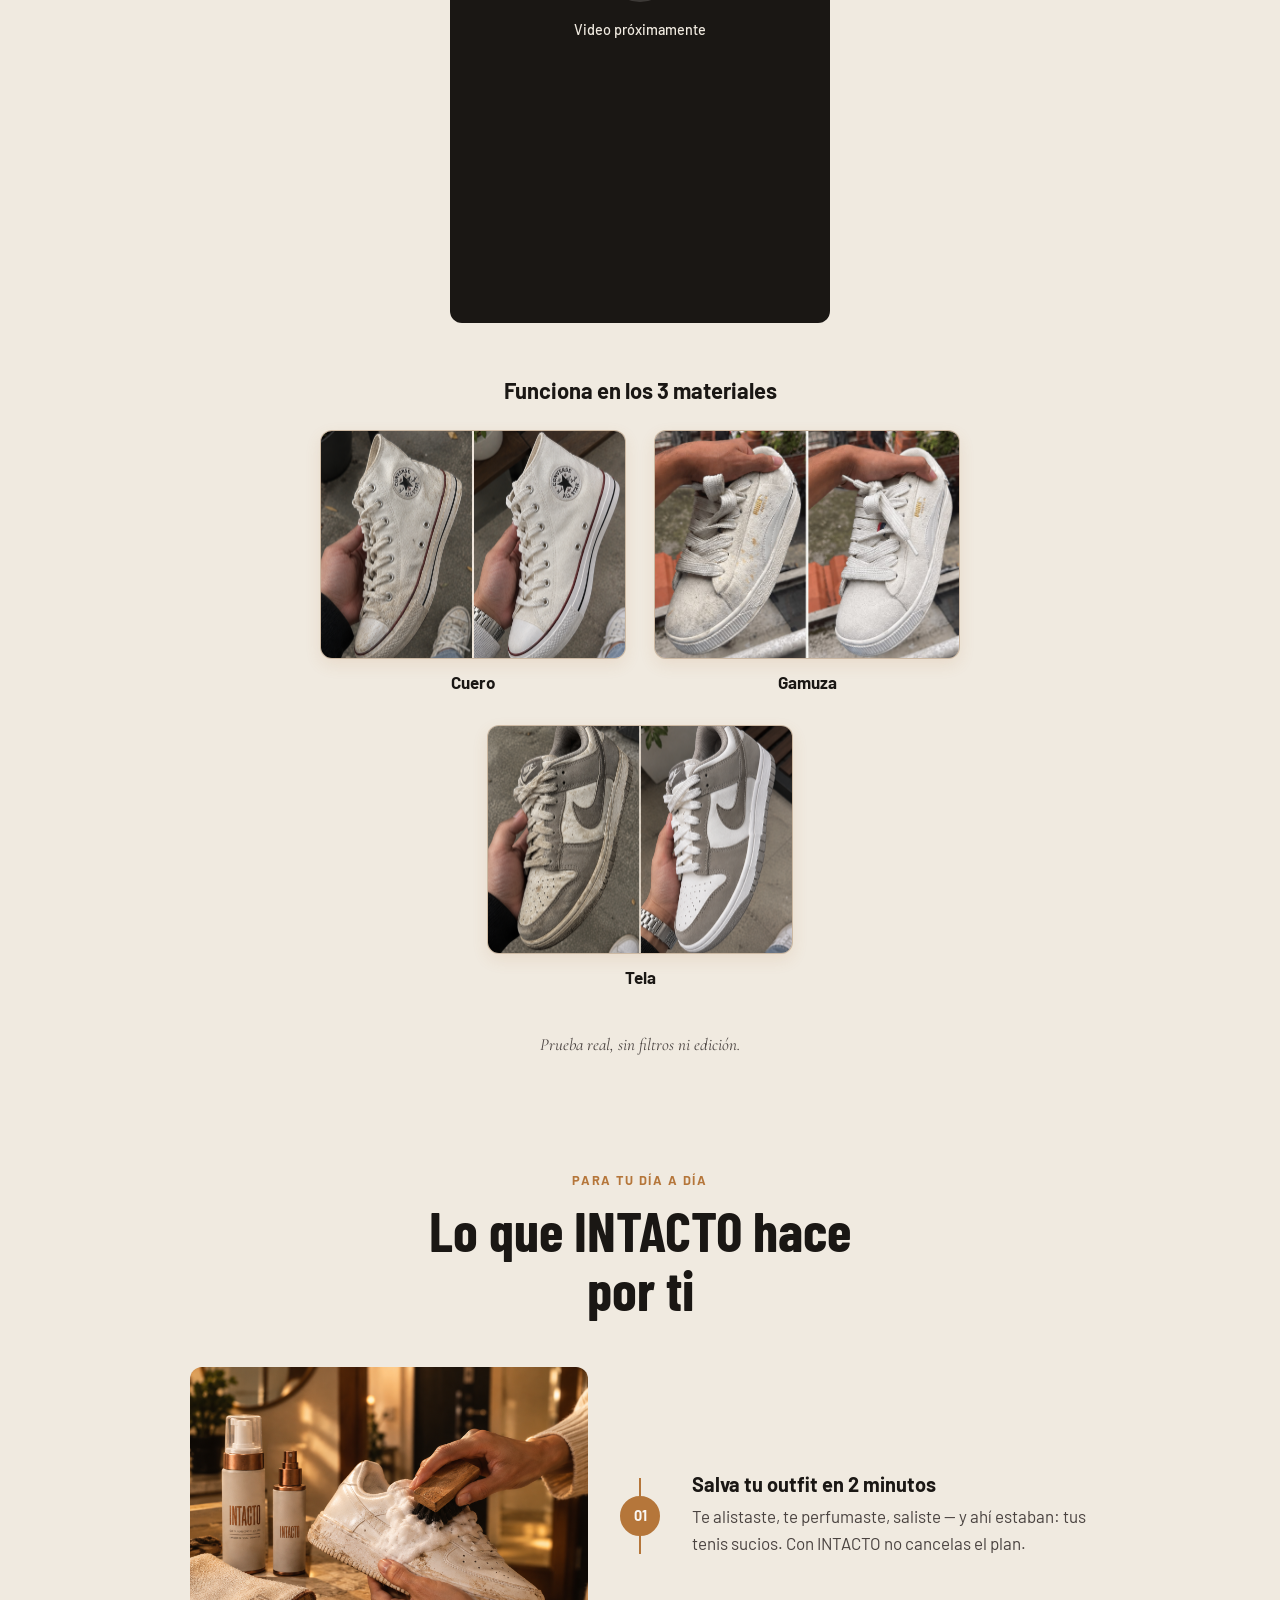
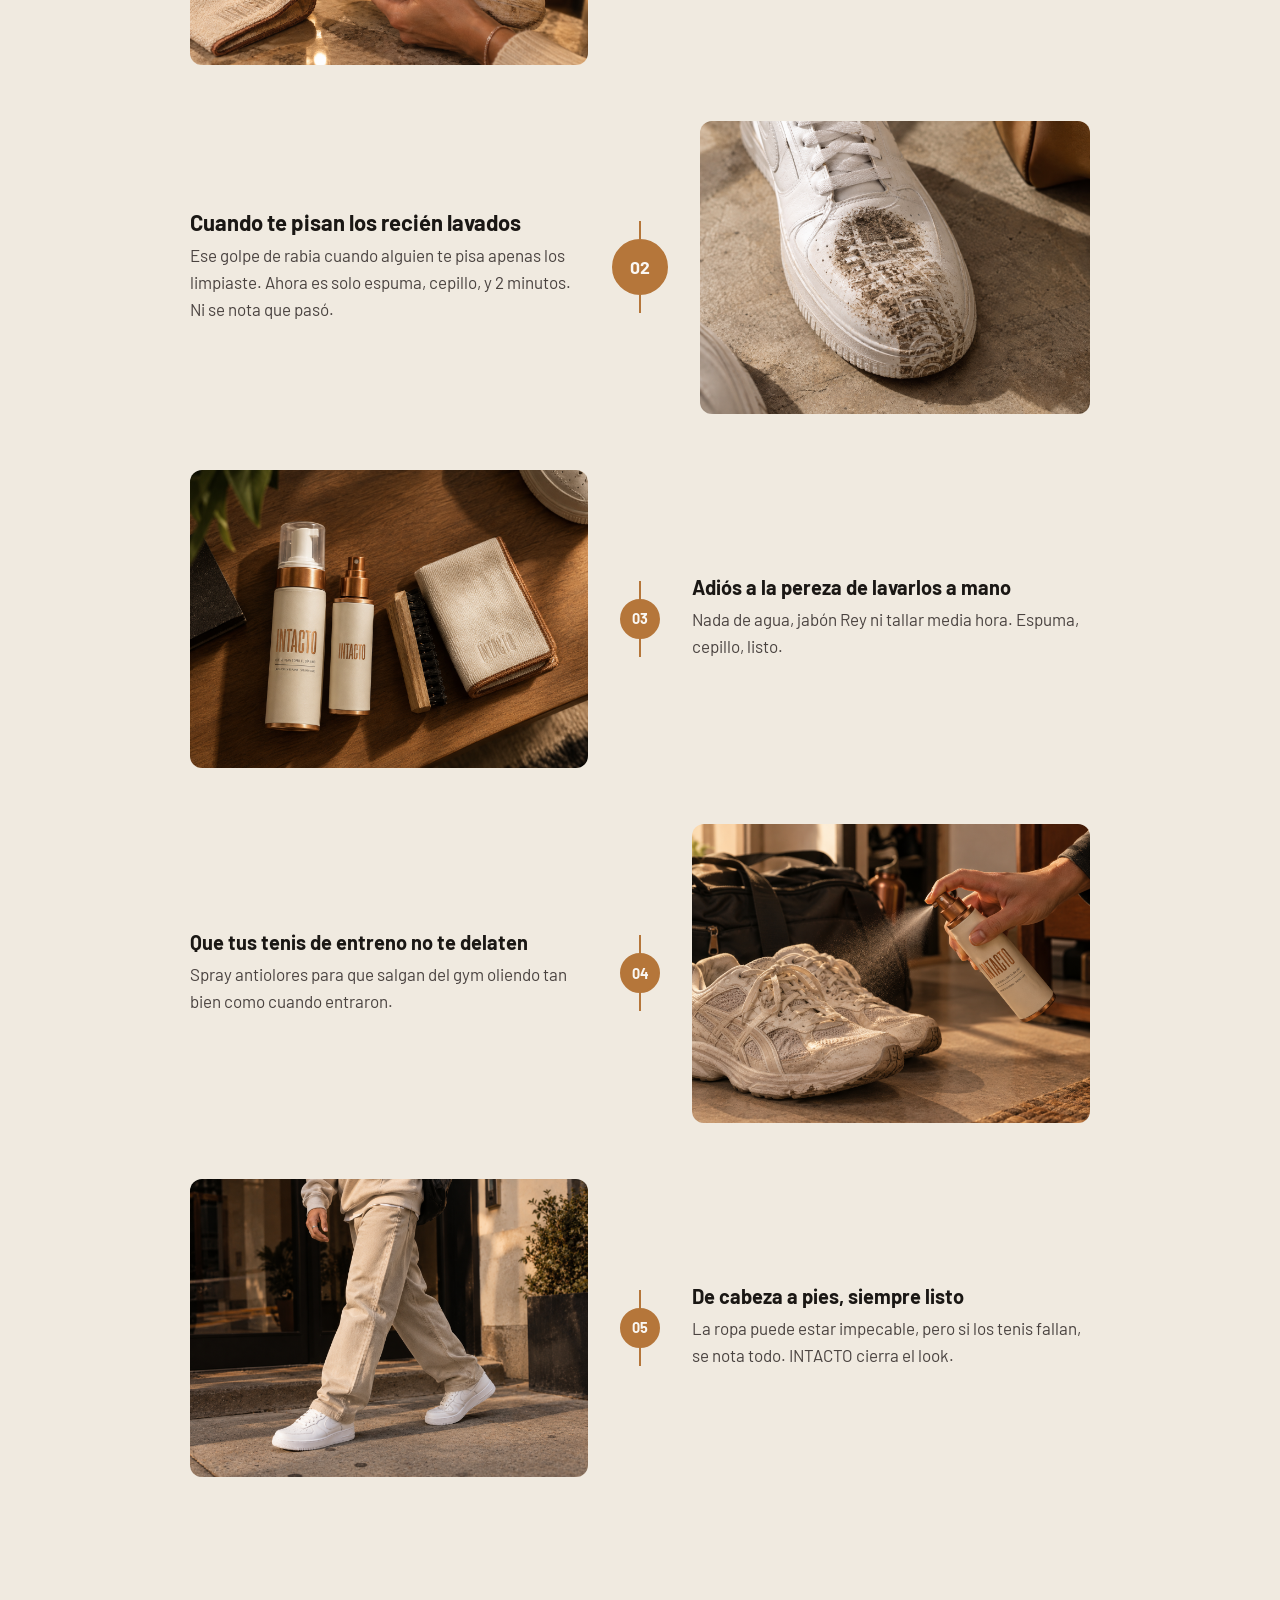
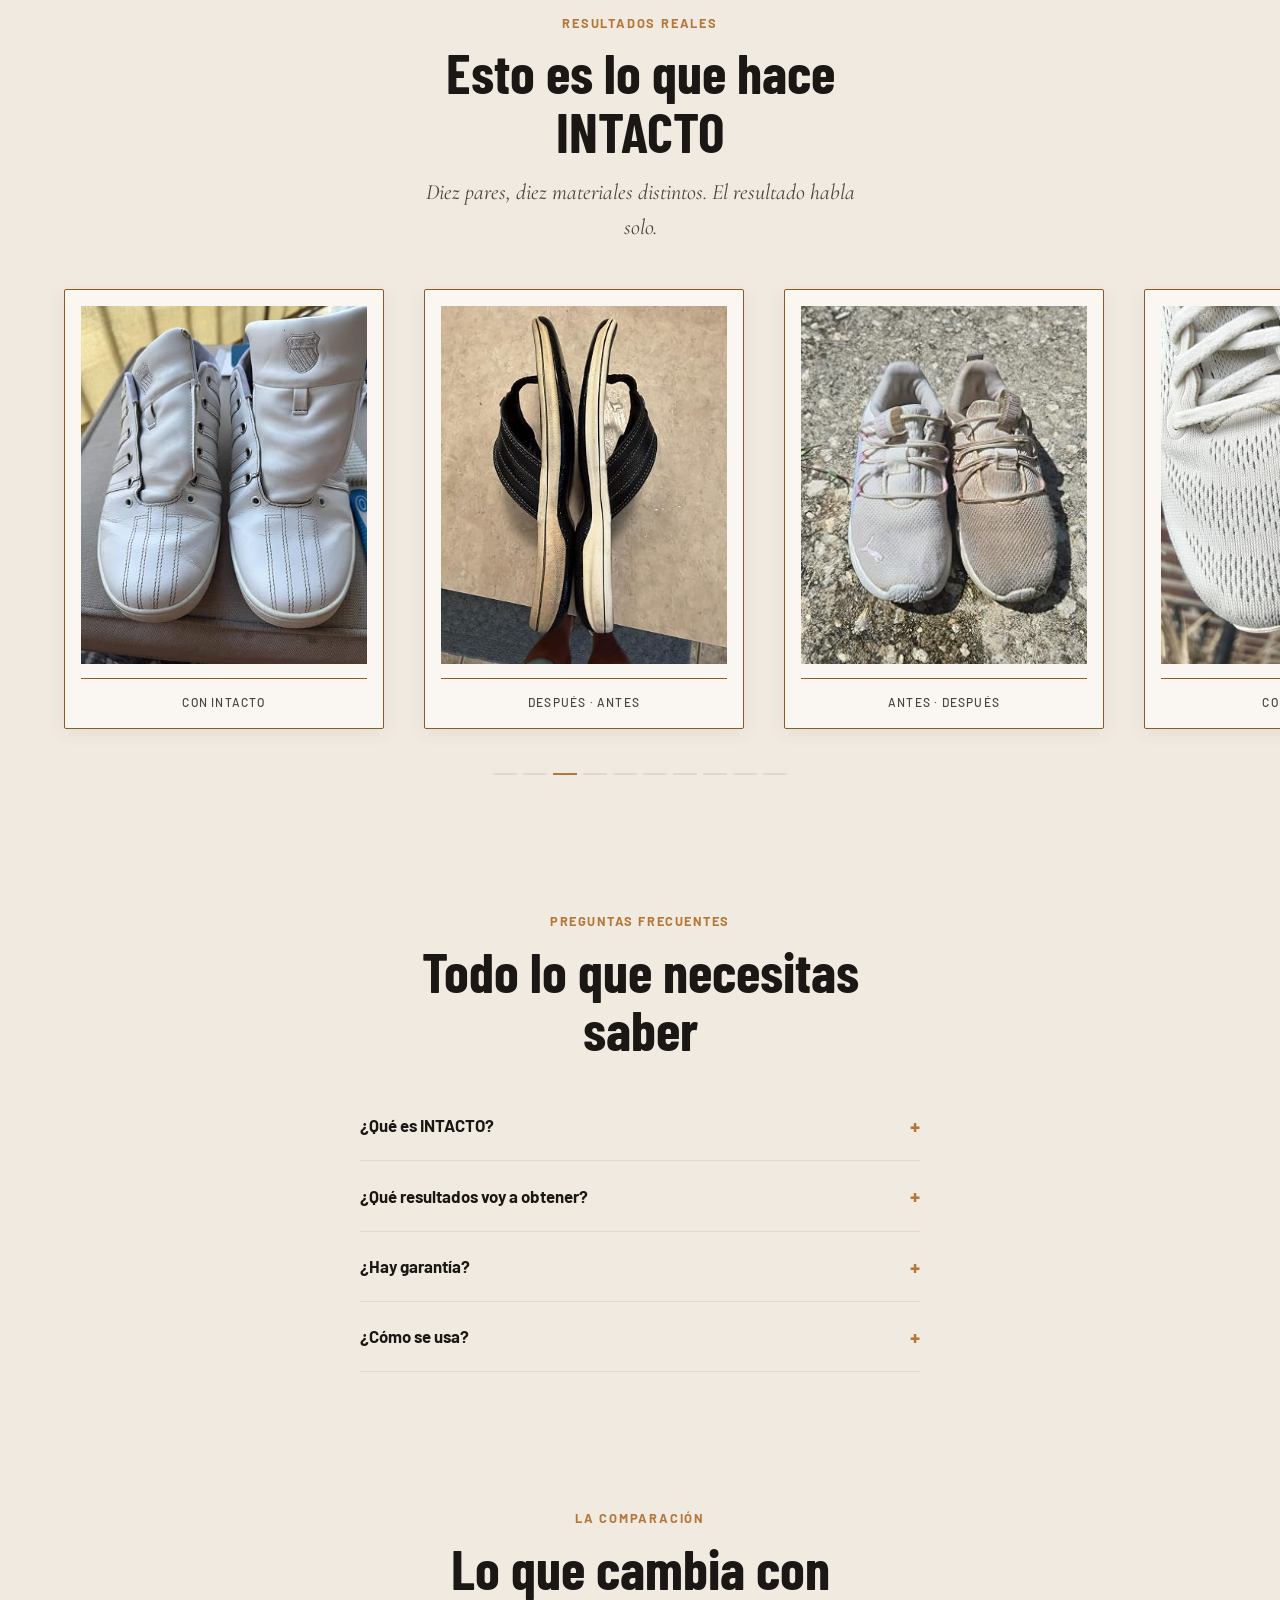
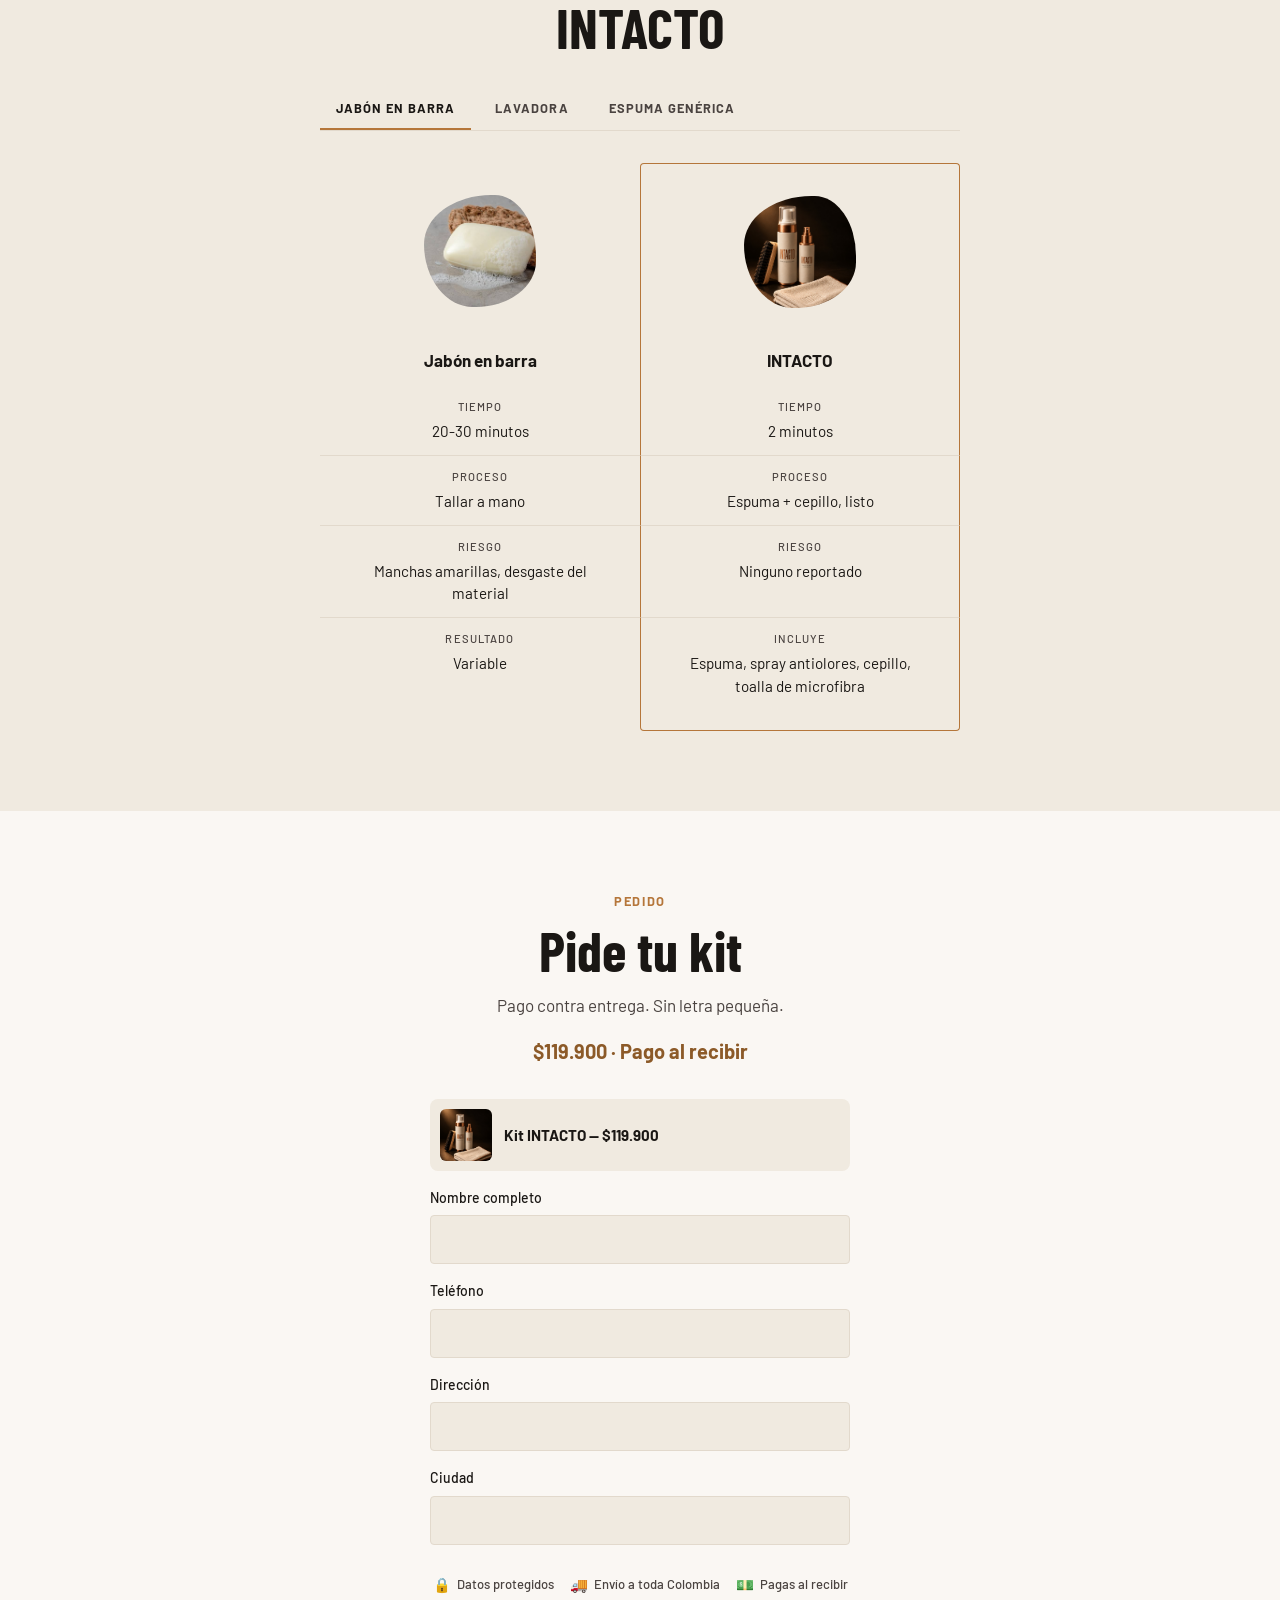
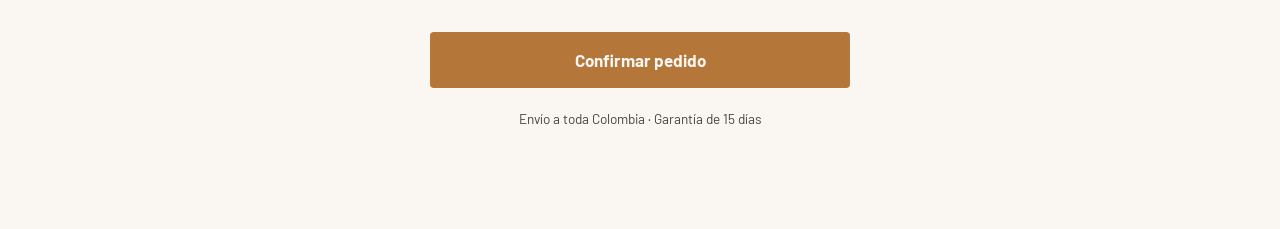
==== commit 30ae180e: "Conecta las fotos reales de cuero, gamuza y tela en "Míralo en acción" Reemplaza el placeholder ANTE" ====
--- a/index.html
+++ b/index.html
@@ -130,29 +130,23 @@
       <h3 class="demo__materials-title">Funciona en los 3 materiales</h3>
 
       <div class="material-grid">
-        <!-- FOTO PENDIENTE: Gamuza -->
         <div class="material-card material-card--gamuza">
           <div class="material-card__placeholder">
-            <span class="material-card__half">ANTES</span>
-            <span class="material-card__half">DESPUÉS</span>
+            <img class="material-card__img" src="assets/images/Gamuza-prueba.jpeg" alt="Prueba de INTACTO en gamuza" loading="lazy">
           </div>
           <p class="material-card__name">Gamuza</p>
         </div>
 
-        <!-- FOTO PENDIENTE: Tela -->
         <div class="material-card material-card--tela">
           <div class="material-card__placeholder">
-            <span class="material-card__half">ANTES</span>
-            <span class="material-card__half">DESPUÉS</span>
+            <img class="material-card__img" src="assets/images/Tela-prueba.png" alt="Prueba de INTACTO en tela" loading="lazy">
           </div>
           <p class="material-card__name">Tela</p>
         </div>
 
-        <!-- FOTO PENDIENTE: Cuero -->
         <div class="material-card material-card--cuero">
           <div class="material-card__placeholder">
-            <span class="material-card__half">ANTES</span>
-            <span class="material-card__half">DESPUÉS</span>
+            <img class="material-card__img" src="assets/images/Cuero-prueba.png" alt="Prueba de INTACTO en cuero" loading="lazy">
           </div>
           <p class="material-card__name">Cuero</p>
         </div>
--- a/styles/sections/demo.css
+++ b/styles/sections/demo.css
@@ -138,27 +138,11 @@
   position: relative;
 }
 
-.material-card__half {
-  flex: 1;
-  display: flex;
-  align-items: center;
-  justify-content: center;
-  font-family: var(--font-body);
-  font-weight: 700;
-  font-size: 0.68rem;
-  letter-spacing: 0.06em;
-  color: var(--carbon-suave);
-}
-
-.material-card__placeholder::after {
-  content: '';
-  position: absolute;
-  top: 0;
-  left: 50%;
-  width: 2px;
+.material-card__img {
+  width: 100%;
   height: 100%;
-  background-color: var(--cobre);
-  transform: translateX(-50%);
+  object-fit: cover;
+  display: block;
 }
 
 .material-card__name {
@@ -189,11 +173,6 @@
     width: calc(50% - 14px);
   }
 
-  .material-card__half {
-    font-size: 0.8rem;
-    letter-spacing: 0.08em;
-  }
-
   .material-card__name {
     font-size: 1.0625rem;
   }
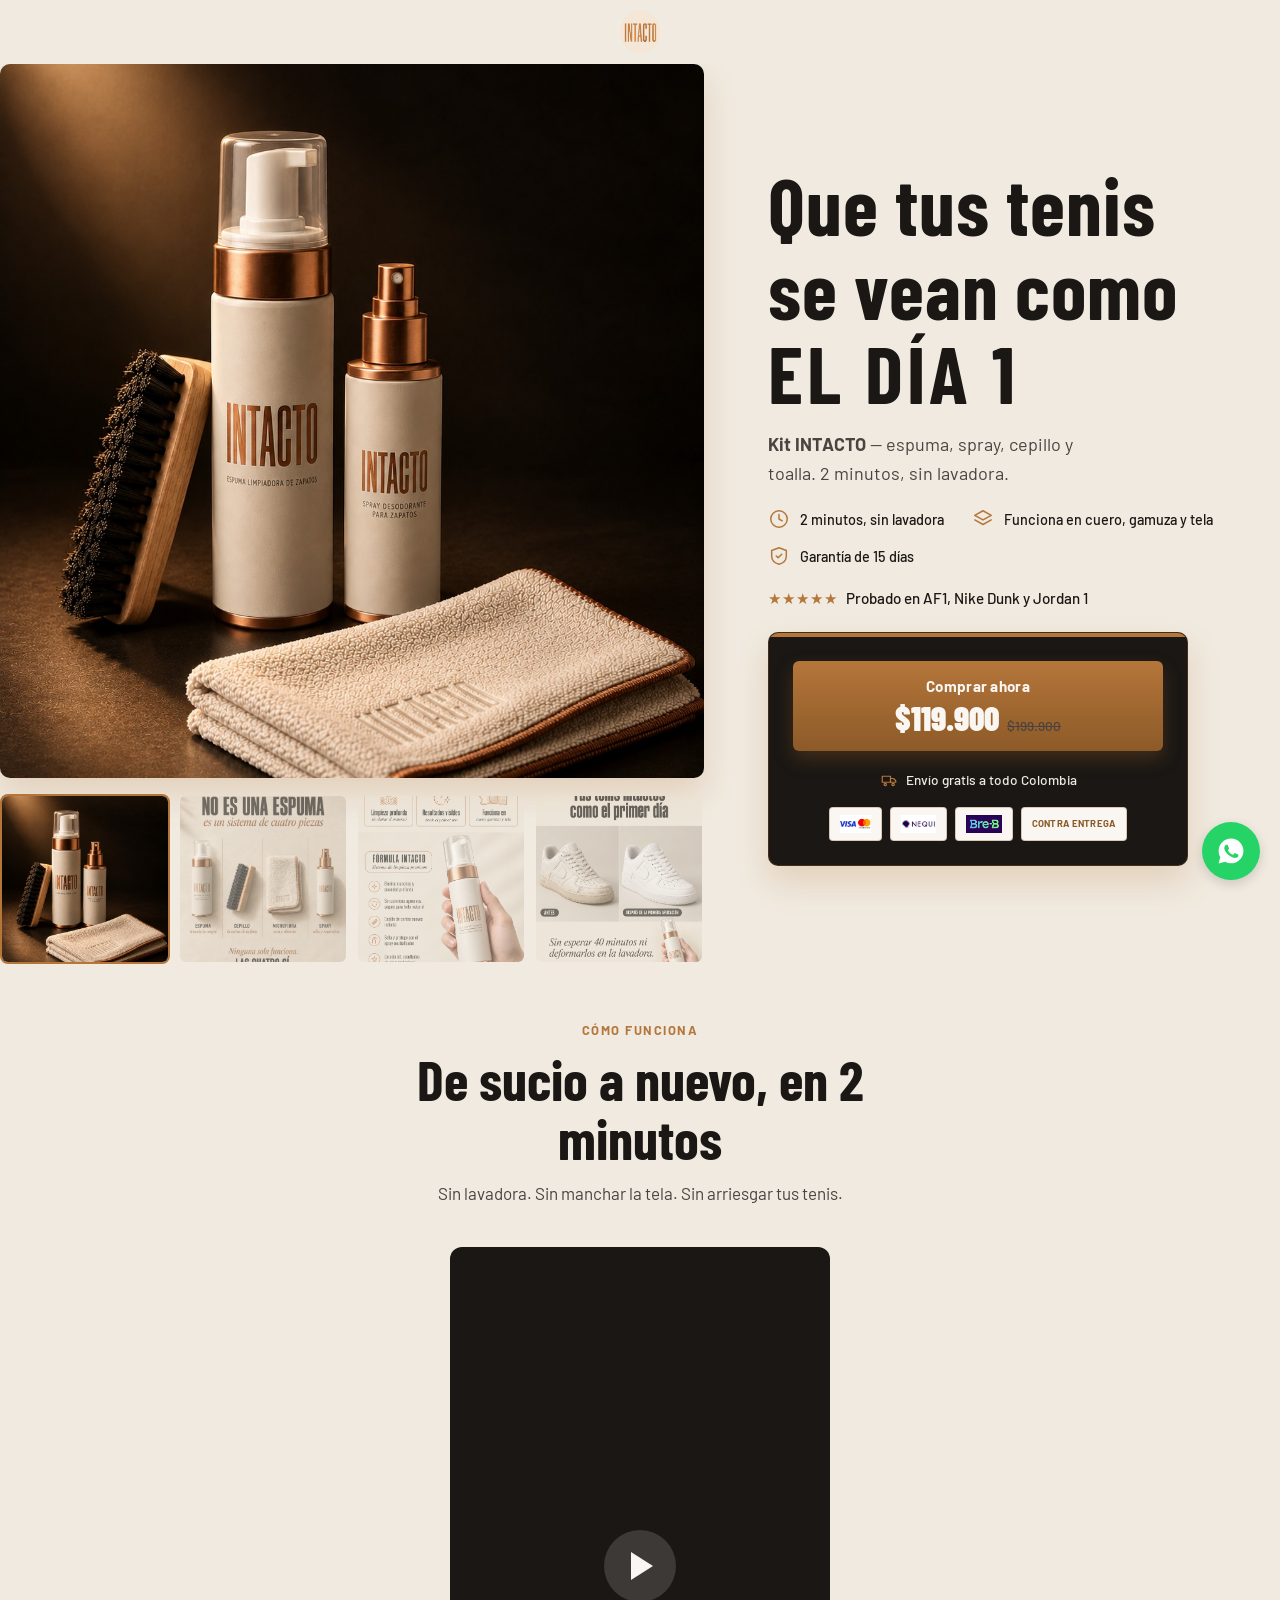
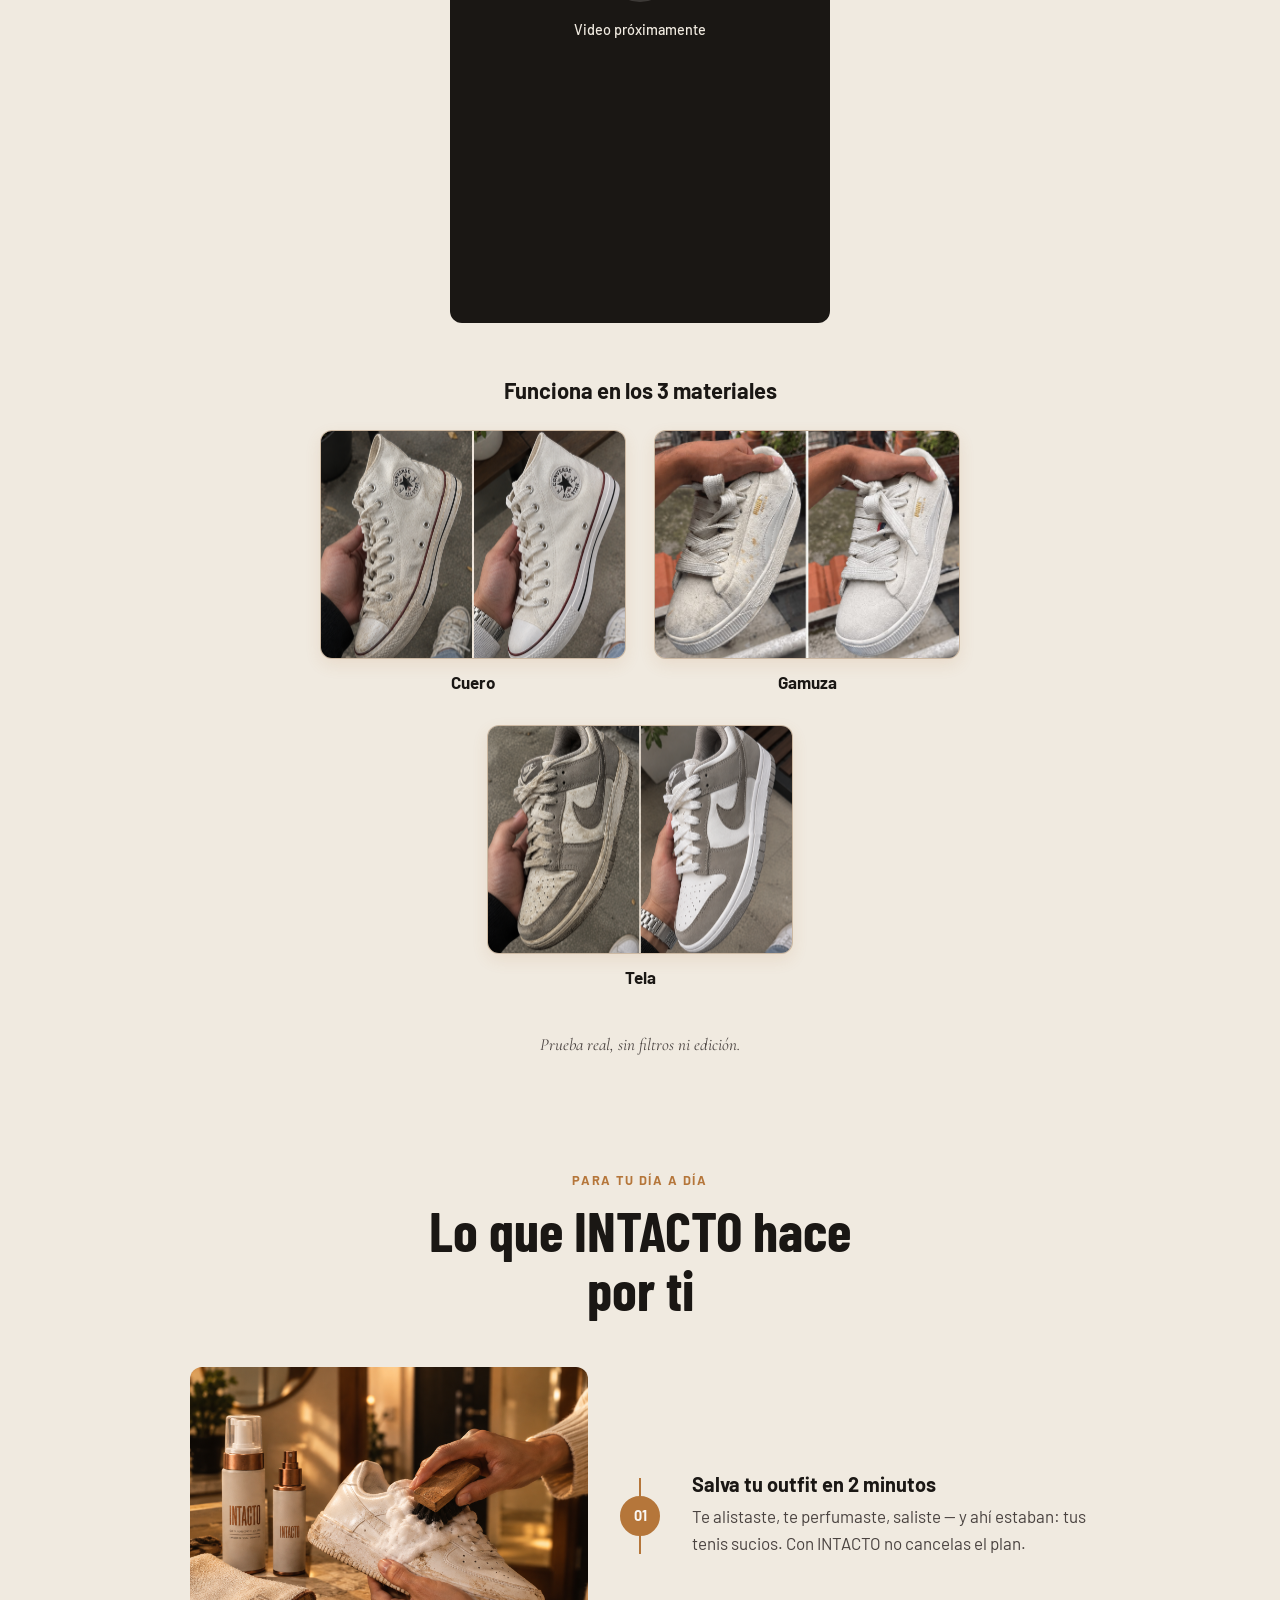
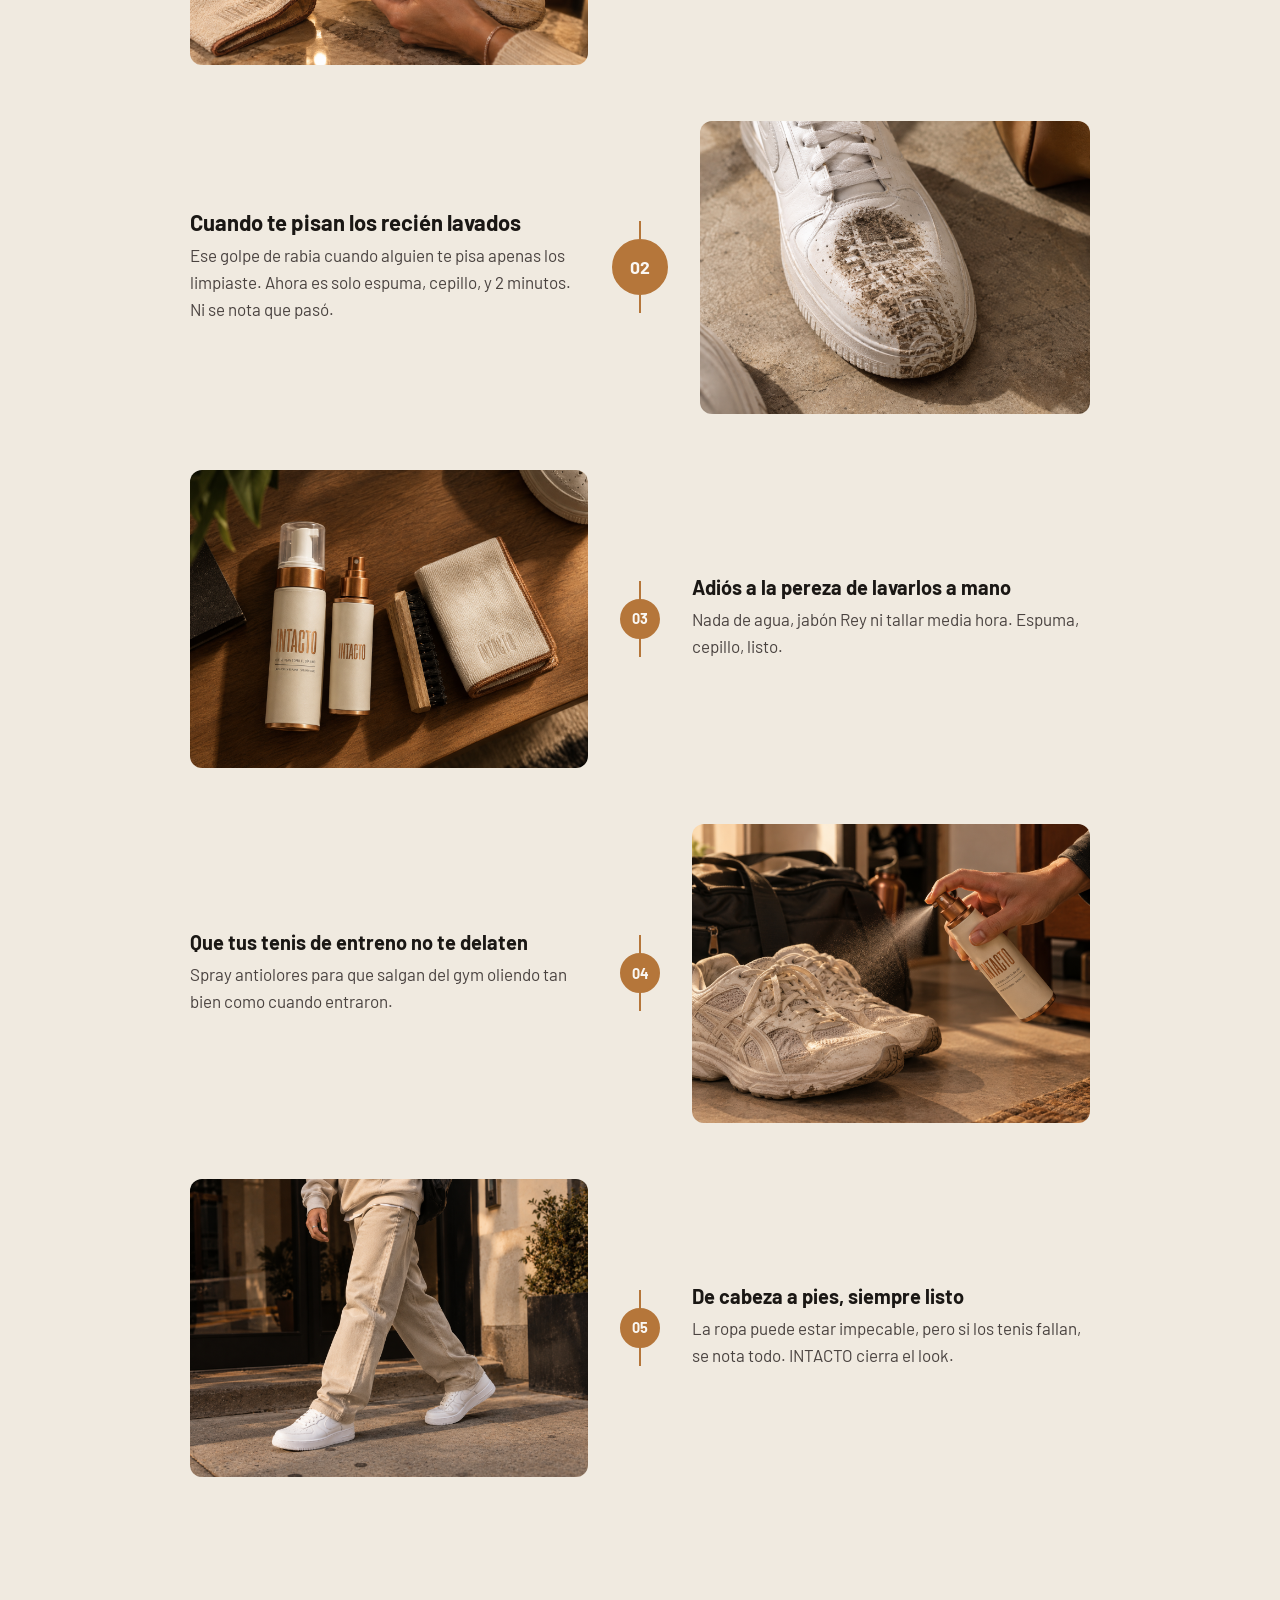
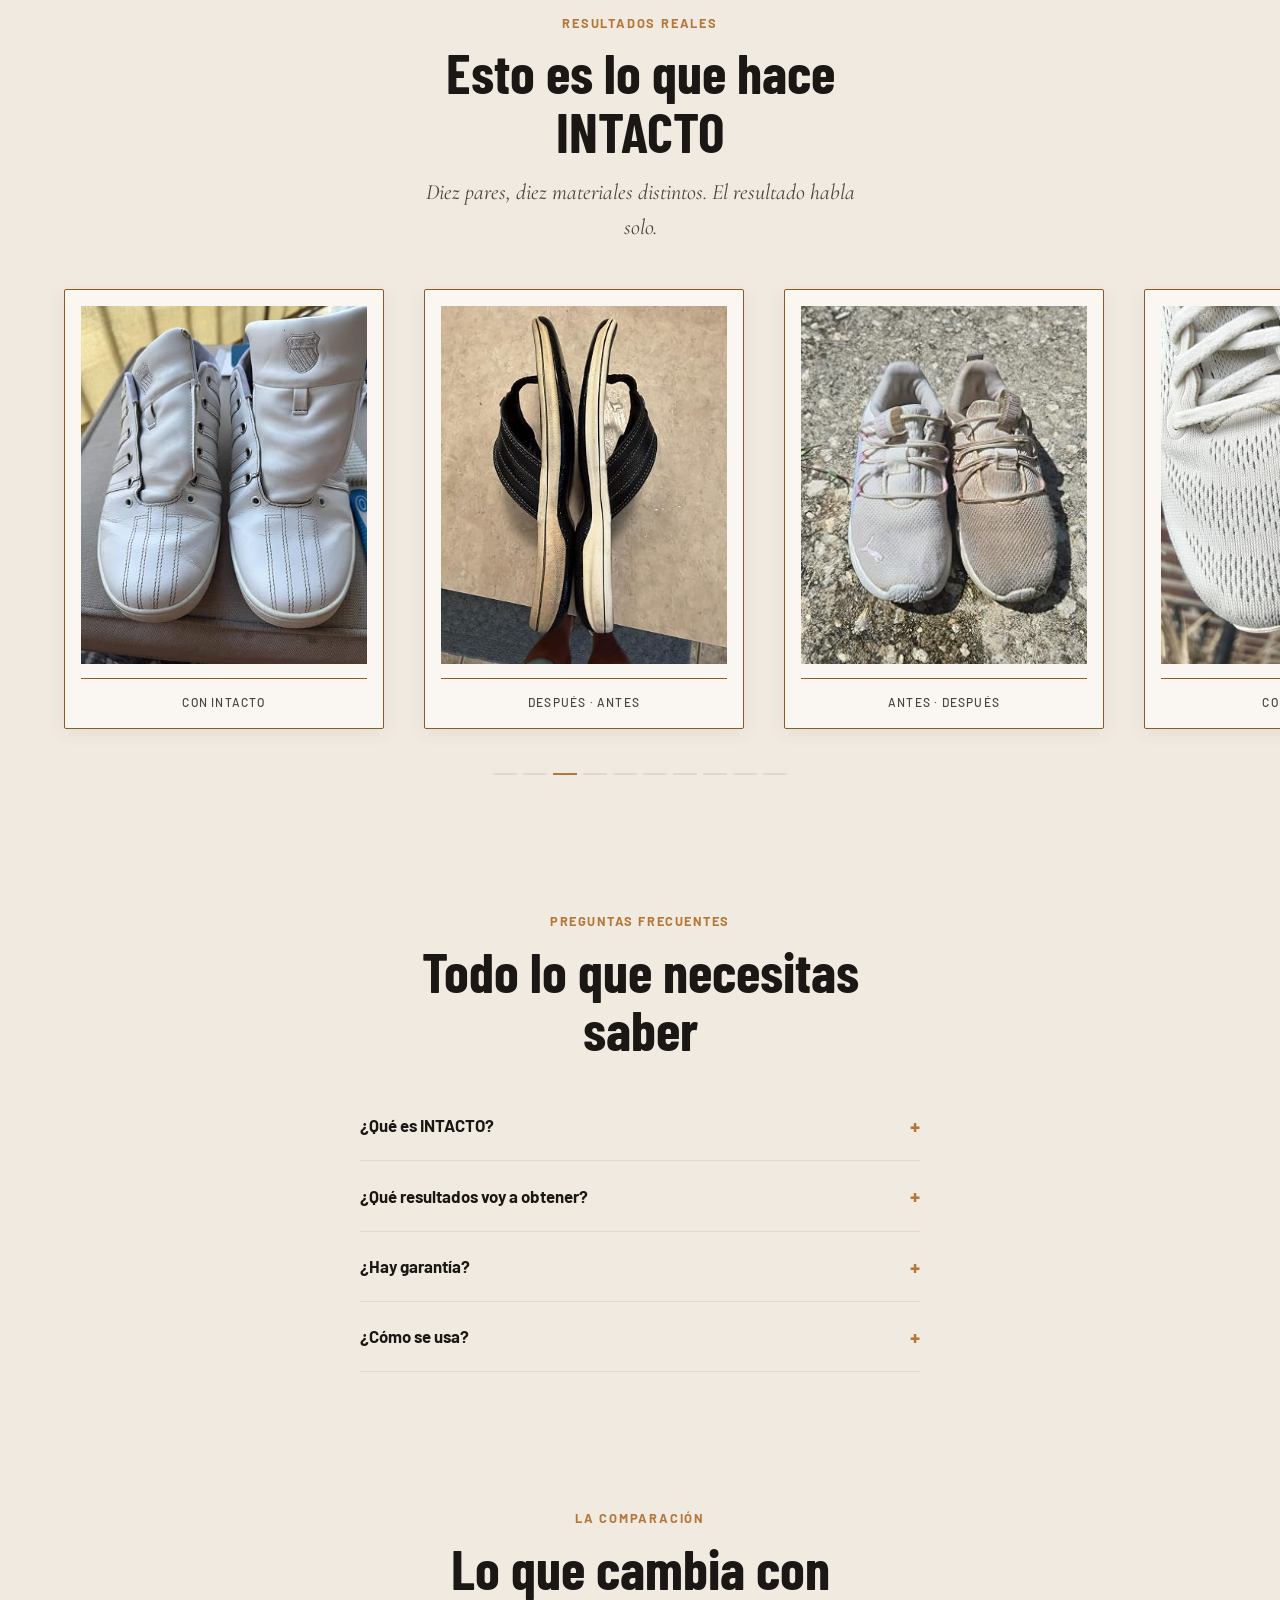
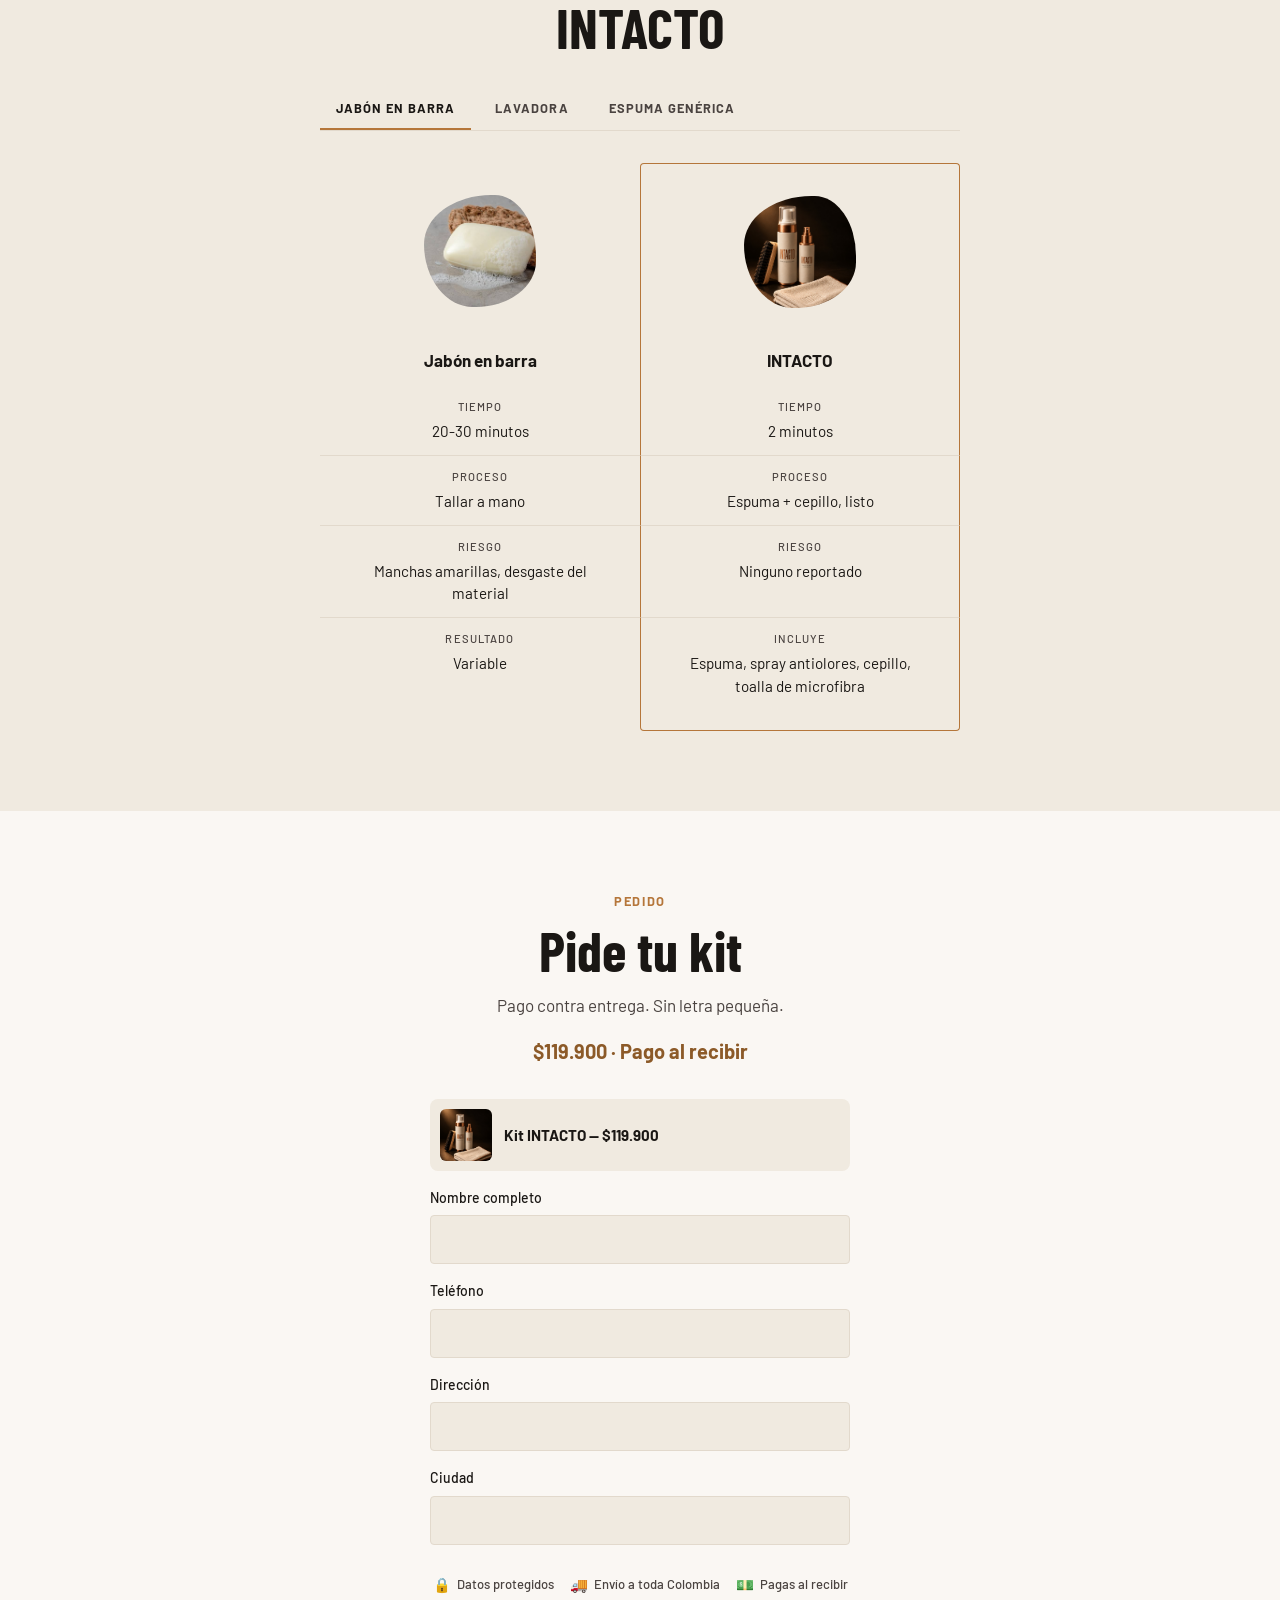
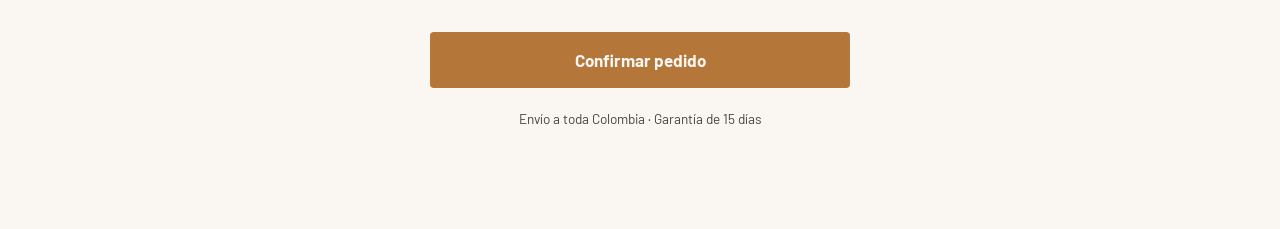
==== commit f0e20f97: "Agrega Meta Pixel + Conversions API con deduplicacion, y reconstruye la galeria del hero con las 4 i" ====
--- a/index.html
+++ b/index.html
@@ -20,6 +20,26 @@
   <link rel="stylesheet" href="styles/sections/comparativa.css">
   <link rel="stylesheet" href="styles/sections/checkout.css">
   <link rel="stylesheet" href="styles/globals/sticky-cta.css">
+
+  <!-- Meta Pixel -->
+  <script>
+    var META_PIXEL_ID = '2177392419686177';
+
+    !function(f,b,e,v,n,t,s){if(f.fbq)return;n=f.fbq=function(){n.callMethod?
+    n.callMethod.apply(n,arguments):n.queue.push(arguments)};if(!f._fbq)f._fbq=n;
+    n.push=n;n.loaded=!0;n.version='2.0';n.queue=[];t=b.createElement(e);t.async=!0;
+    t.src=v;s=b.getElementsByTagName(e)[0];s.parentNode.insertBefore(t,s)}(window,
+    document,'script','https://connect.facebook.net/en_US/fbevents.js');
+
+    fbq('init', META_PIXEL_ID);
+    fbq('track', 'PageView');
+  </script>
+  <noscript>
+    <img height="1" width="1" style="display:none" alt=""
+      src="https://www.facebook.com/tr?id=2177392419686177&ev=PageView&noscript=1"
+    />
+  </noscript>
+  <!-- Fin Meta Pixel -->
 </head>
 <body>
 
@@ -34,11 +54,58 @@
 
   <section class="hero">
     <div class="hero__media">
-      <img
-        src="assets/images/hero-kit.jpg.jpeg"
-        alt="Kit INTACTO de cuidado para sneakers"
-        loading="eager"
-      >
+      <div class="hero__gallery" id="hero-gallery">
+        <div class="hero__gallery-main">
+          <img id="hero-gallery-main-img" src="assets/images/intacto-hero-01-kit.jpg.jpeg" alt="Kit INTACTO: espuma, cepillo, spray y toalla de microfibra" loading="eager">
+        </div>
+
+        <div class="hero__gallery-thumbs" role="tablist" aria-label="Seleccionar imagen">
+          <button
+            class="hero__gallery-thumb is-active"
+            type="button"
+            role="tab"
+            aria-selected="true"
+            aria-label="Ver imagen: kit"
+            data-src="assets/images/intacto-hero-01-kit.jpg.jpeg"
+            data-alt="Kit INTACTO: espuma, cepillo, spray y toalla de microfibra"
+          >
+            <img src="assets/images/intacto-hero-01-kit.jpg.jpeg" alt="" loading="eager">
+          </button>
+          <button
+            class="hero__gallery-thumb"
+            type="button"
+            role="tab"
+            aria-selected="false"
+            aria-label="Ver imagen: sistema"
+            data-src="assets/images/intacto-hero-02-sistema.jpg.jpg"
+            data-alt="INTACTO no es una espuma, es un sistema de cuatro piezas: espuma, cepillo, microfibra y spray"
+          >
+            <img src="assets/images/intacto-hero-02-sistema.jpg.jpg" alt="" loading="lazy">
+          </button>
+          <button
+            class="hero__gallery-thumb"
+            type="button"
+            role="tab"
+            aria-selected="false"
+            aria-label="Ver imagen: beneficios"
+            data-src="assets/images/intacto-hero-03-beneficios.jpg.png"
+            data-alt="Beneficios de INTACTO: limpieza profunda, resultados visibles, funciona en cuero, gamuza y tela"
+          >
+            <img src="assets/images/intacto-hero-03-beneficios.jpg.png" alt="" loading="lazy">
+          </button>
+          <button
+            class="hero__gallery-thumb"
+            type="button"
+            role="tab"
+            aria-selected="false"
+            aria-label="Ver imagen: resultado"
+            data-src="assets/images/intacto-hero-04-resultado.jpg.png"
+            data-alt="Tenis Nike Air Force 1 antes y después de limpiarlo con INTACTO"
+          >
+            <img src="assets/images/intacto-hero-04-resultado.jpg.png" alt="" loading="lazy">
+          </button>
+        </div>
+      </div>
     </div>
 
     <div class="hero__content">
@@ -312,7 +379,7 @@
 
     <form class="checkout__form" id="checkout-form">
       <div class="checkout__summary">
-        <img class="checkout__summary-thumb" src="assets/images/hero-kit.jpg.jpeg" alt="Kit INTACTO" loading="lazy">
+        <img class="checkout__summary-thumb" src="assets/images/intacto-hero-01-kit.jpg.jpeg" alt="Kit INTACTO" loading="lazy">
         <p class="checkout__summary-text">Kit INTACTO — $119.900</p>
       </div>
 
--- a/styles/sections/hero.css
+++ b/styles/sections/hero.css
@@ -9,14 +9,62 @@
 
 .hero__media {
   width: 100%;
+}
+
+.hero__gallery {
+  display: flex;
+  flex-direction: column;
+  width: 100%;
+}
+
+.hero__gallery-main {
+  position: relative;
+  width: 100%;
   aspect-ratio: 4 / 5;
+  border-radius: 10px;
+  box-shadow: 0 16px 32px rgba(181, 118, 58, 0.22);
   overflow: hidden;
-}
-
-.hero__media img {
+  touch-action: pan-y;
+}
+
+.hero__gallery-main img {
   width: 100%;
   height: 100%;
   object-fit: cover;
+  display: block;
+  transition: opacity 0.28s ease;
+}
+
+.hero__gallery-thumbs {
+  display: grid;
+  grid-template-columns: repeat(4, 1fr);
+  gap: 8px;
+  padding-top: 12px;
+}
+
+.hero__gallery-thumb {
+  width: 100%;
+  aspect-ratio: 1 / 1;
+  padding: 0;
+  background: none;
+  border: 2px solid transparent;
+  border-radius: 8px;
+  overflow: hidden;
+  opacity: 0.6;
+  cursor: pointer;
+  transition: opacity 0.2s ease, border-color 0.2s ease;
+}
+
+.hero__gallery-thumb.is-active {
+  opacity: 1;
+  border-color: var(--cobre);
+}
+
+.hero__gallery-thumb img {
+  width: 100%;
+  height: 100%;
+  object-fit: cover;
+  display: block;
 }
 
 .hero__content {
@@ -255,9 +303,22 @@
 
   .hero__media {
     width: 55vw;
-    aspect-ratio: auto;
     height: 100vh;
     flex-shrink: 0;
+    display: flex;
+  }
+
+  .hero__gallery {
+    height: 100%;
+  }
+
+  .hero__gallery-main {
+    flex: 1;
+    aspect-ratio: auto;
+  }
+
+  .hero__gallery-thumbs {
+    padding-top: 16px;
   }
 
   .hero__content {
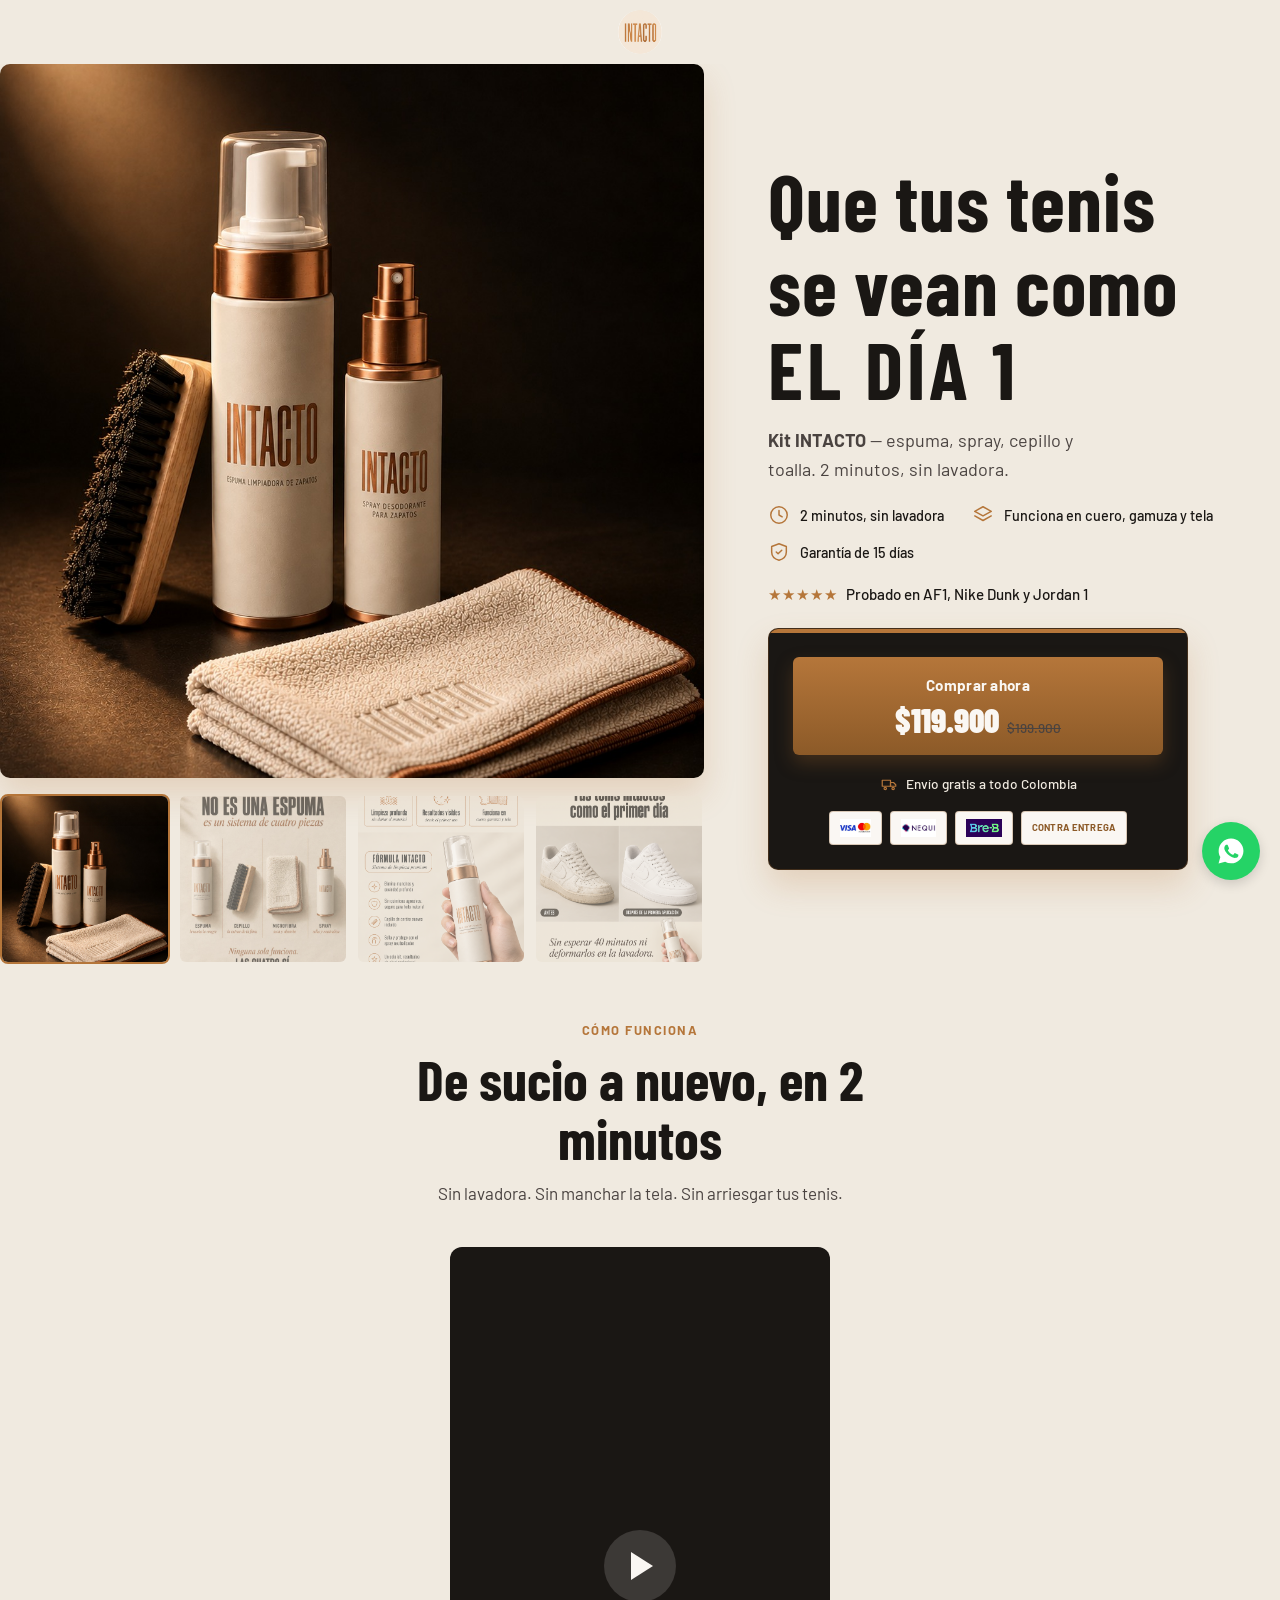
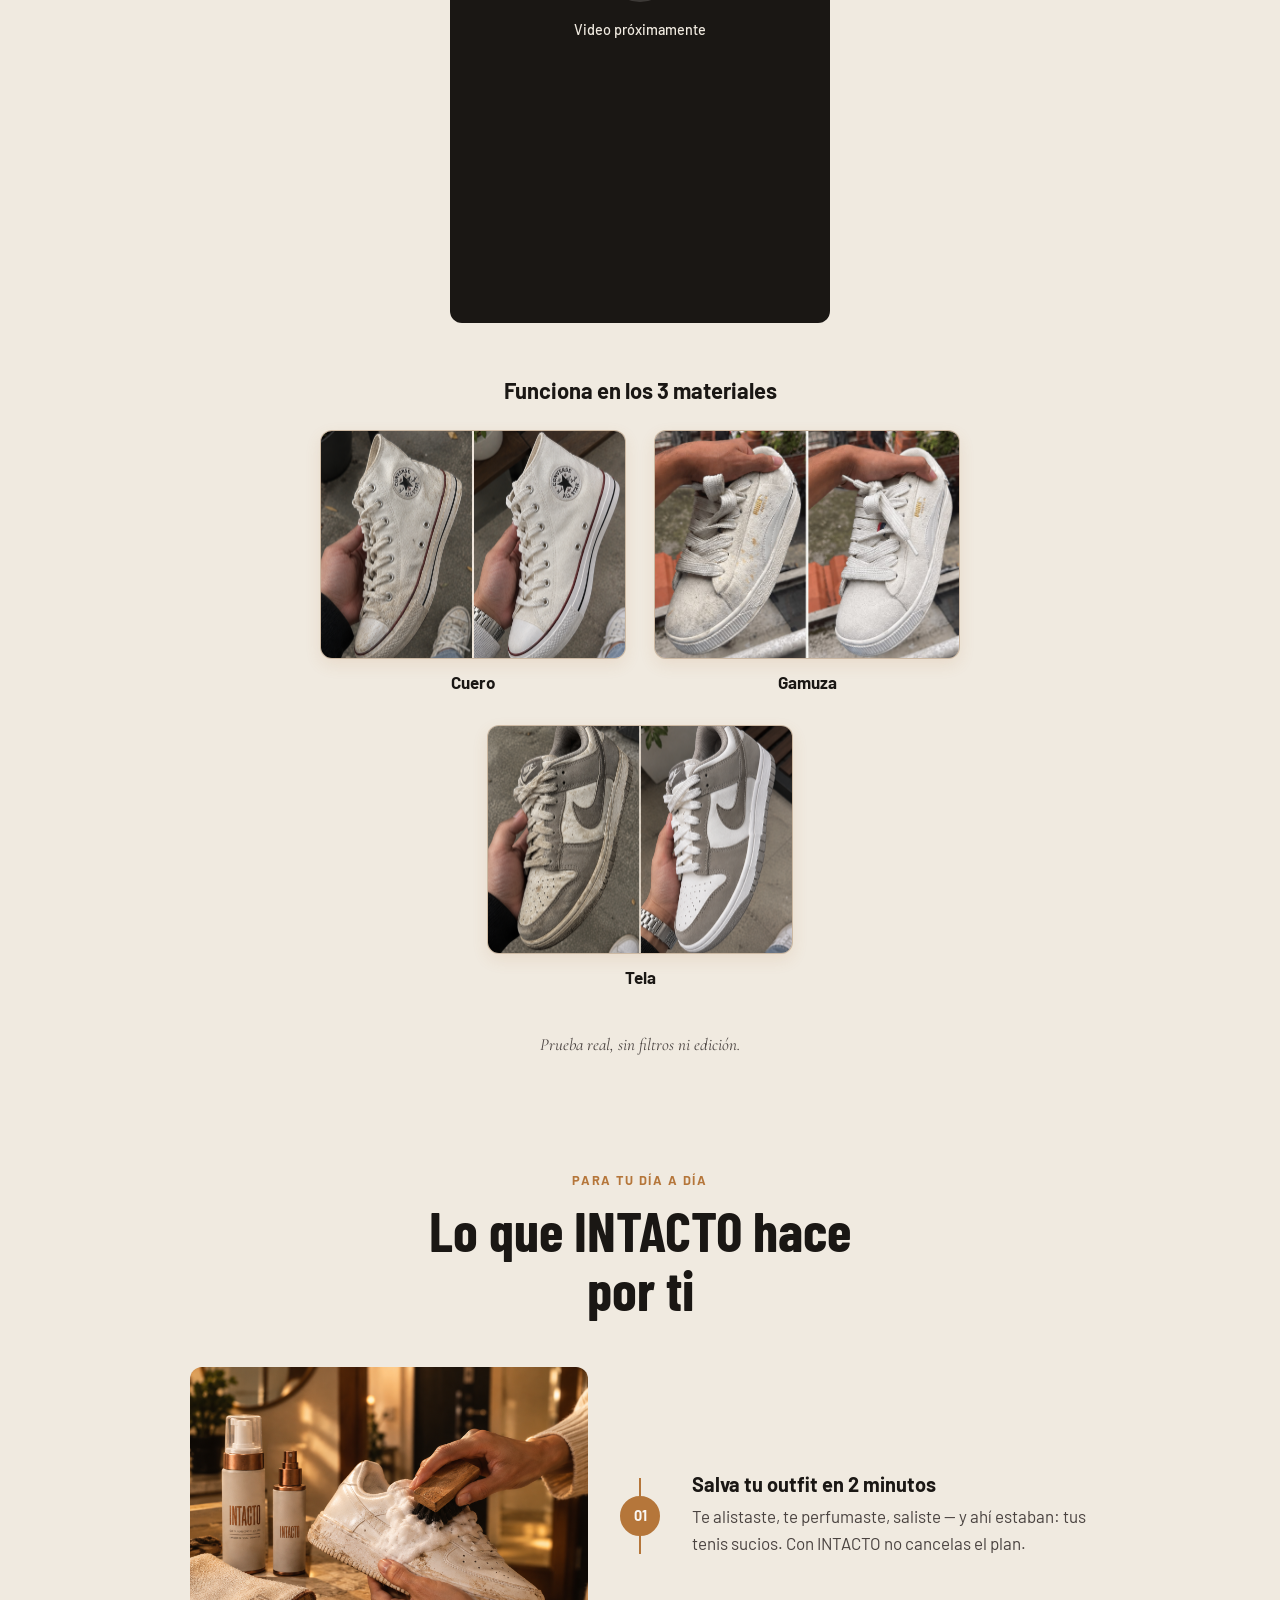
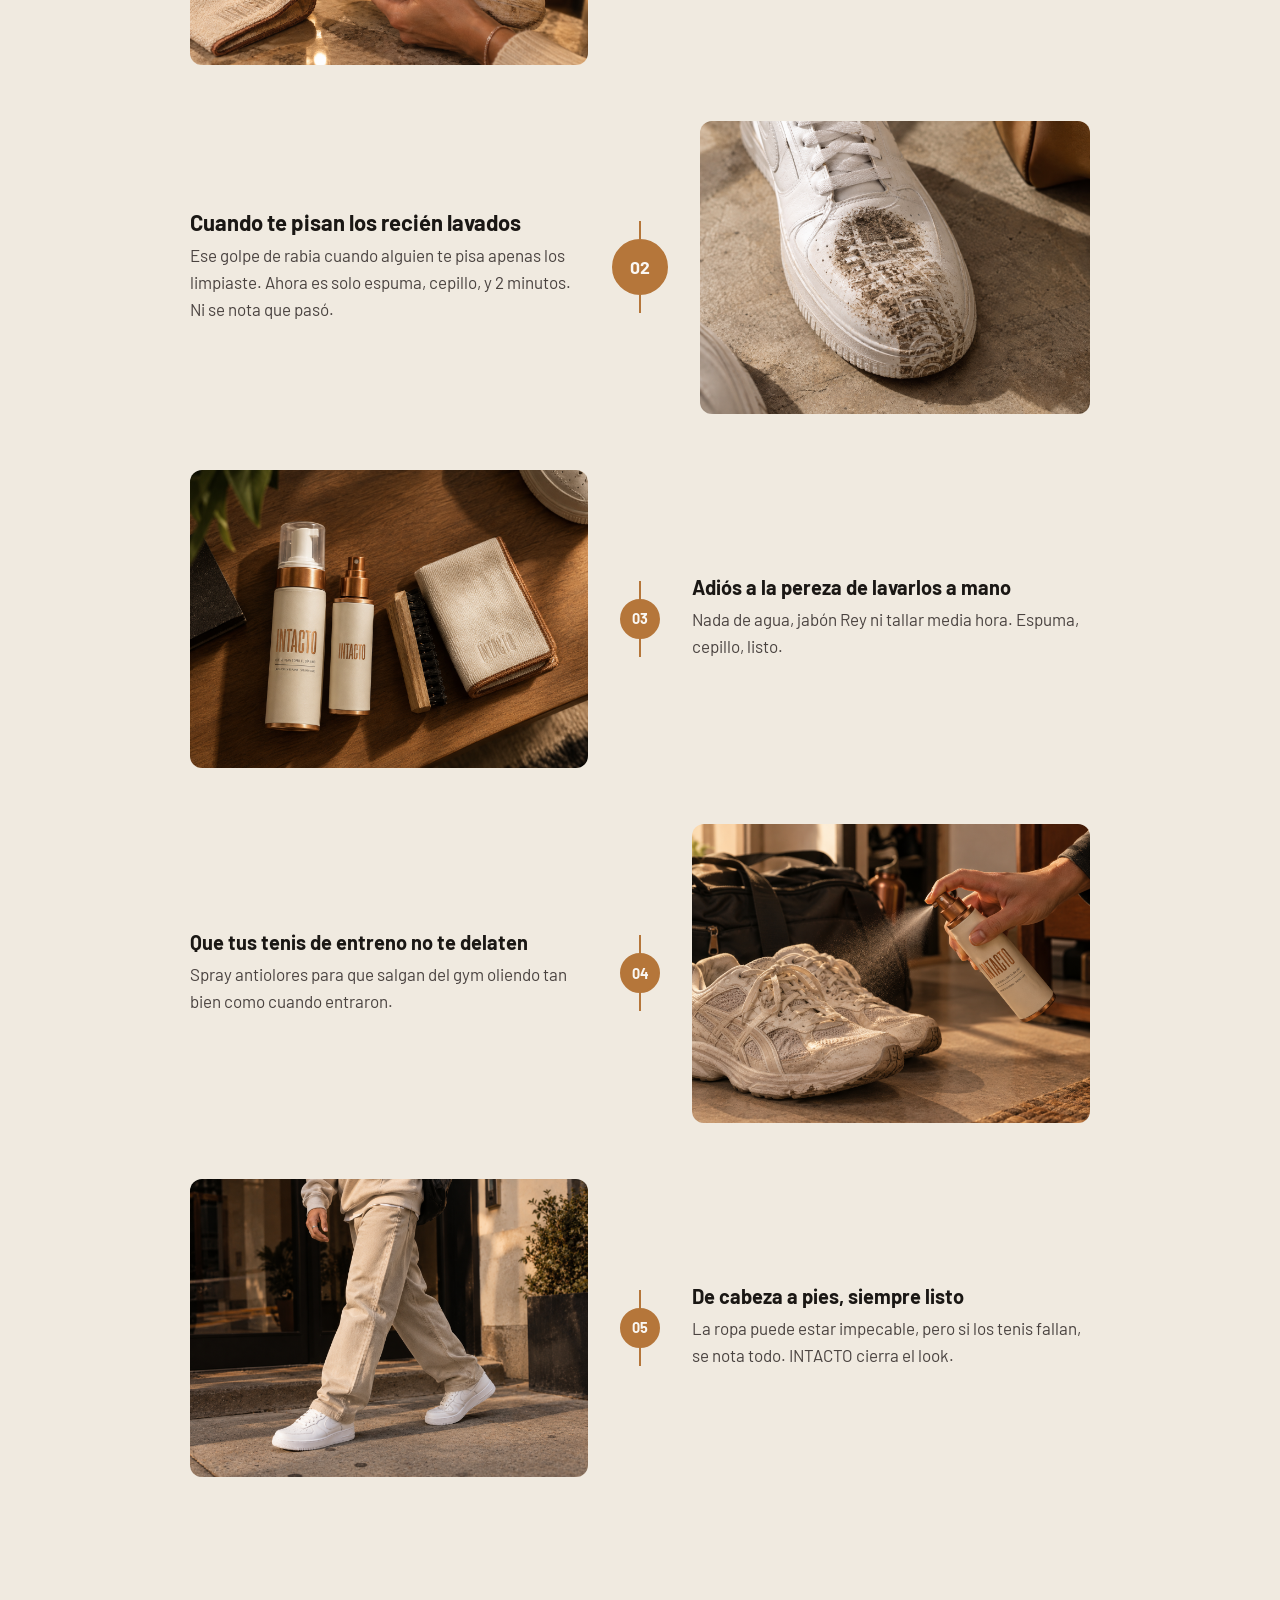
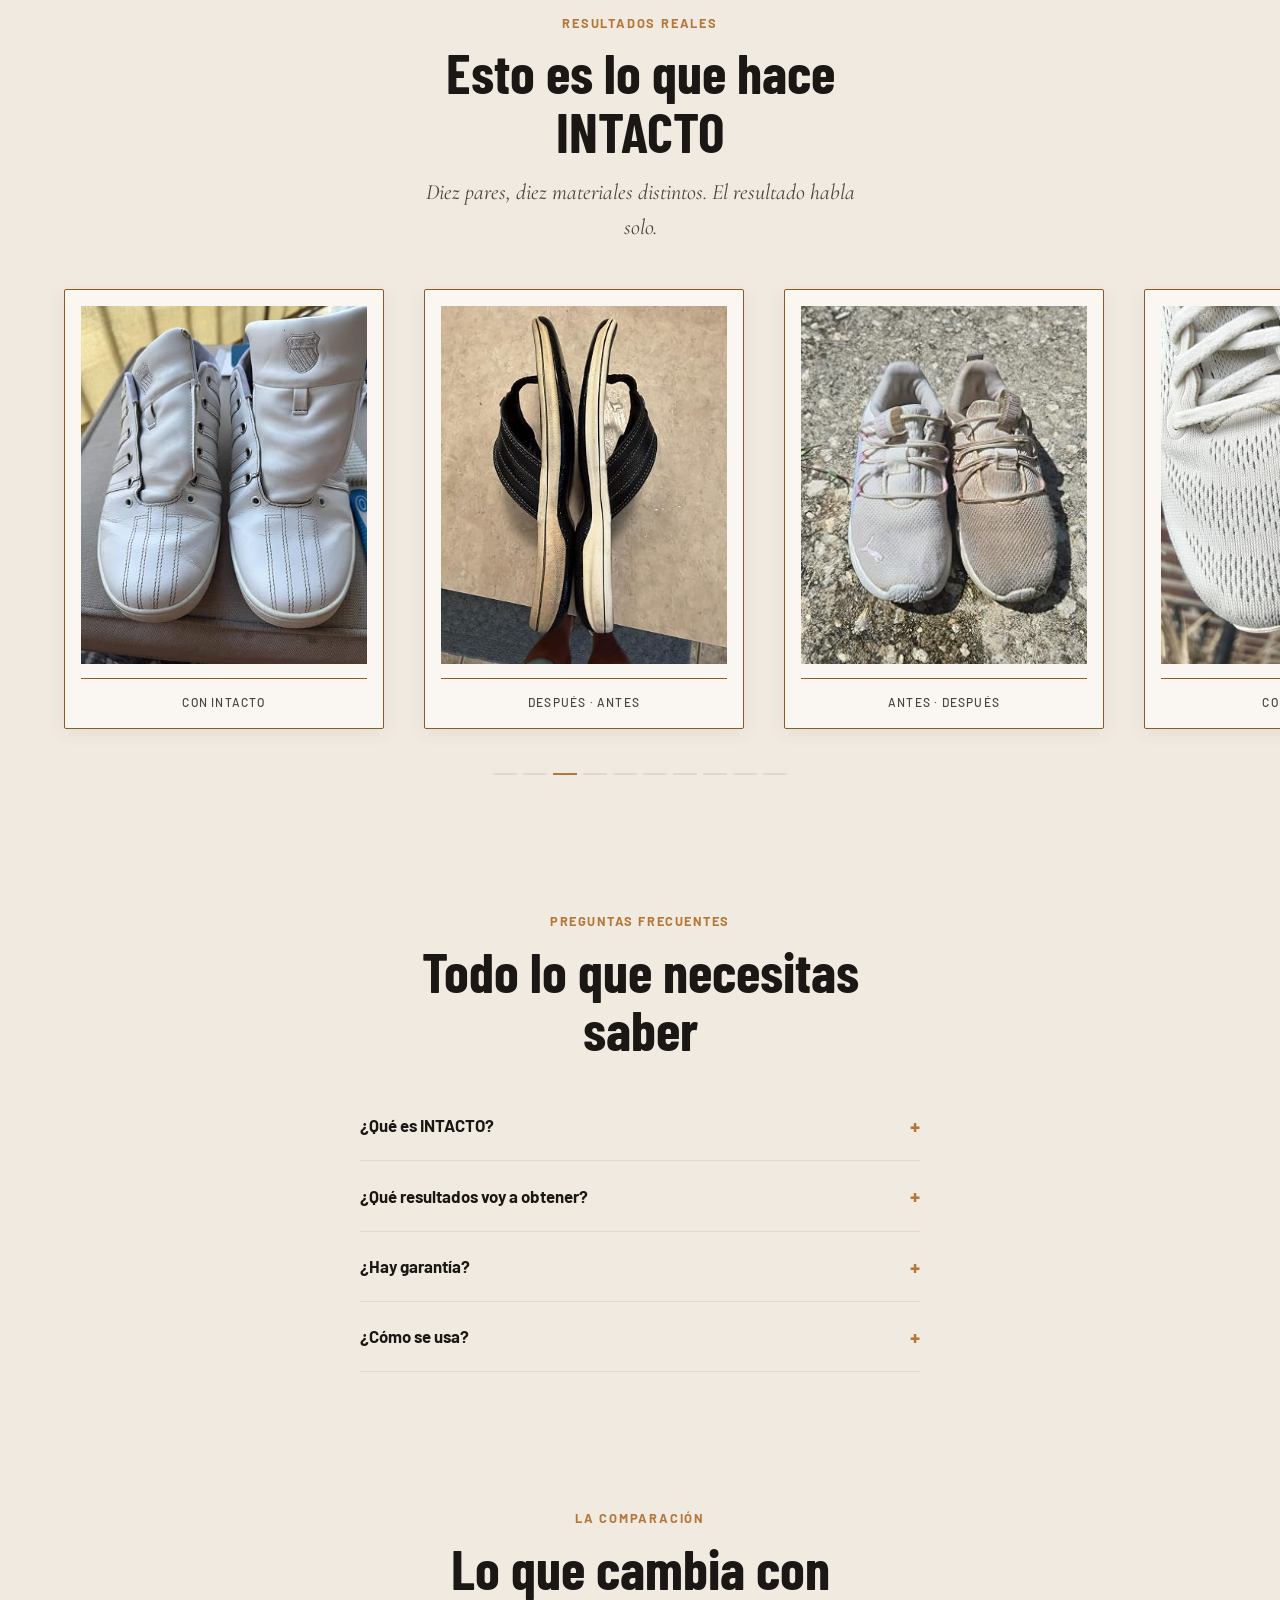
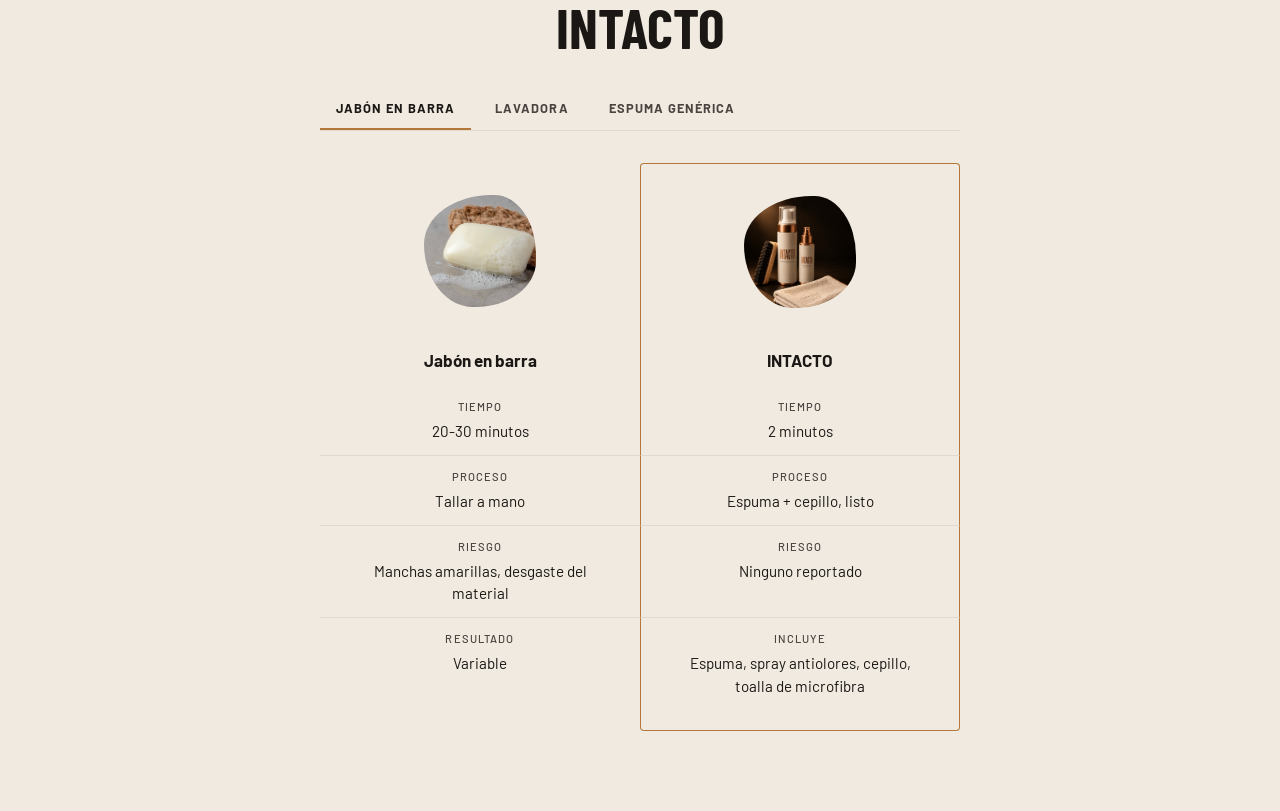
==== commit cfa5e09f: "Separa el checkout de la landing a su propia pagina /checkout - Nueva pagina standalone checkout/ind" ====
--- a/index.html
+++ b/index.html
@@ -18,22 +18,10 @@
   <link rel="stylesheet" href="styles/sections/resultados.css">
   <link rel="stylesheet" href="styles/sections/faq.css">
   <link rel="stylesheet" href="styles/sections/comparativa.css">
-  <link rel="stylesheet" href="styles/sections/checkout.css">
   <link rel="stylesheet" href="styles/globals/sticky-cta.css">
 
   <!-- Meta Pixel -->
-  <script>
-    var META_PIXEL_ID = '2177392419686177';
-
-    !function(f,b,e,v,n,t,s){if(f.fbq)return;n=f.fbq=function(){n.callMethod?
-    n.callMethod.apply(n,arguments):n.queue.push(arguments)};if(!f._fbq)f._fbq=n;
-    n.push=n;n.loaded=!0;n.version='2.0';n.queue=[];t=b.createElement(e);t.async=!0;
-    t.src=v;s=b.getElementsByTagName(e)[0];s.parentNode.insertBefore(t,s)}(window,
-    document,'script','https://connect.facebook.net/en_US/fbevents.js');
-
-    fbq('init', META_PIXEL_ID);
-    fbq('track', 'PageView');
-  </script>
+  <script src="scripts/meta-pixel-base.js"></script>
   <noscript>
     <img height="1" width="1" style="display:none" alt=""
       src="https://www.facebook.com/tr?id=2177392419686177&ev=PageView&noscript=1"
@@ -142,13 +130,13 @@
       </a>
 
       <div class="hero__card">
-        <button class="hero__cta" type="button" data-scroll-to="#pedido">
+        <a class="hero__cta" href="/checkout">
           <span class="hero__cta-label">Comprar ahora</span>
           <span class="hero__cta-price-row">
             <span class="hero__cta-price">$119.900</span>
             <span class="hero__cta-old">$199.900</span>
           </span>
-        </button>
+        </a>
 
         <p class="hero__shipping">
           <svg class="hero__shipping-icon" viewBox="0 0 24 24" fill="none" stroke="currentColor" stroke-width="1.6" stroke-linecap="round" stroke-linejoin="round" aria-hidden="true">
@@ -369,55 +357,8 @@
     <div class="comparativa__panel" id="comparativa-panel"></div>
   </section>
 
-  <section class="checkout" id="pedido">
-    <div class="checkout__header">
-      <span class="checkout__eyebrow">PEDIDO</span>
-      <h2 class="checkout__title">Pide tu kit</h2>
-      <p class="checkout__subhead">Pago contra entrega. Sin letra pequeña.</p>
-      <p class="checkout__price">$119.900 · Pago al recibir</p>
-    </div>
-
-    <form class="checkout__form" id="checkout-form">
-      <div class="checkout__summary">
-        <img class="checkout__summary-thumb" src="assets/images/intacto-hero-01-kit.jpg.jpeg" alt="Kit INTACTO" loading="lazy">
-        <p class="checkout__summary-text">Kit INTACTO — $119.900</p>
-      </div>
-
-      <div class="checkout__field">
-        <label for="nombre">Nombre completo</label>
-        <input type="text" id="nombre" name="nombre" autocomplete="name" required>
-      </div>
-
-      <div class="checkout__field">
-        <label for="telefono">Teléfono</label>
-        <input type="tel" id="telefono" name="telefono" autocomplete="tel" inputmode="numeric" required>
-      </div>
-
-      <div class="checkout__field">
-        <label for="direccion">Dirección</label>
-        <input type="text" id="direccion" name="direccion" autocomplete="address-line1" required>
-      </div>
-
-      <div class="checkout__field">
-        <label for="ciudad">Ciudad</label>
-        <input type="text" id="ciudad" name="ciudad" autocomplete="address-level2" required>
-      </div>
-
-      <div class="checkout__trust">
-        <span class="checkout__trust-item"><span class="checkout__trust-icon" aria-hidden="true">🔒</span>Datos protegidos</span>
-        <span class="checkout__trust-item"><span class="checkout__trust-icon" aria-hidden="true">🚚</span>Envío a toda Colombia</span>
-        <span class="checkout__trust-item"><span class="checkout__trust-icon" aria-hidden="true">💵</span>Pagas al recibir</span>
-      </div>
-
-      <button class="checkout__submit" type="submit">Confirmar pedido</button>
-      <p class="checkout__note">Envío a toda Colombia · Garantía de 15 días</p>
-    </form>
-
-    <div class="checkout__result" id="checkout-result"></div>
-  </section>
-
   <div class="sticky-cta">
-    <button class="sticky-cta__button" type="button" data-scroll-to="#pedido">Quiero mi kit ahora</button>
+    <a class="sticky-cta__button" href="/checkout">Quiero mi kit ahora</a>
   </div>
 
   <a
--- a/styles/sections/hero.css
+++ b/styles/sections/hero.css
@@ -258,6 +258,29 @@
   color: var(--cobre);
 }
 
+.hero__stock {
+  display: flex;
+  align-items: center;
+  gap: 8px;
+  margin-top: 8px;
+  font-family: var(--font-body);
+  font-weight: 500;
+  font-size: 0.85rem;
+  color: var(--crema);
+}
+
+.hero__stock-icon {
+  width: 18px;
+  height: 18px;
+  flex-shrink: 0;
+  color: var(--cobre);
+}
+
+.hero__stock-count {
+  color: var(--cobre);
+  font-weight: 700;
+}
+
 .hero__payment-badges {
   display: flex;
   flex-wrap: wrap;
--- a/styles/globals/sticky-cta.css
+++ b/styles/globals/sticky-cta.css
@@ -9,15 +9,32 @@
   left: 0;
   right: 0;
   z-index: 100;
+  display: flex;
+  flex-direction: column;
+  gap: 4px;
   background-color: var(--blanco-calido);
   border-top: 1px solid var(--crema-oscuro);
-  padding: 12px 16px calc(12px + env(safe-area-inset-bottom));
+  padding: 10px 16px calc(10px + env(safe-area-inset-bottom));
   transform: translateY(100%);
   transition: transform 0.3s ease;
 }
 
 .sticky-cta.is-visible {
   transform: translateY(0);
+}
+
+.sticky-cta__stock {
+  text-align: center;
+  font-family: var(--font-body);
+  font-weight: 600;
+  font-size: 1.05rem;
+  line-height: 1.25;
+  color: var(--carbon);
+}
+
+.sticky-cta__stock-count {
+  color: var(--cobre);
+  font-weight: 700;
 }
 
 .sticky-cta__button {
@@ -40,7 +57,7 @@
 }
 
 body {
-  padding-bottom: 76px;
+  padding-bottom: 132px;
 }
 
 @media (min-width: 768px) {
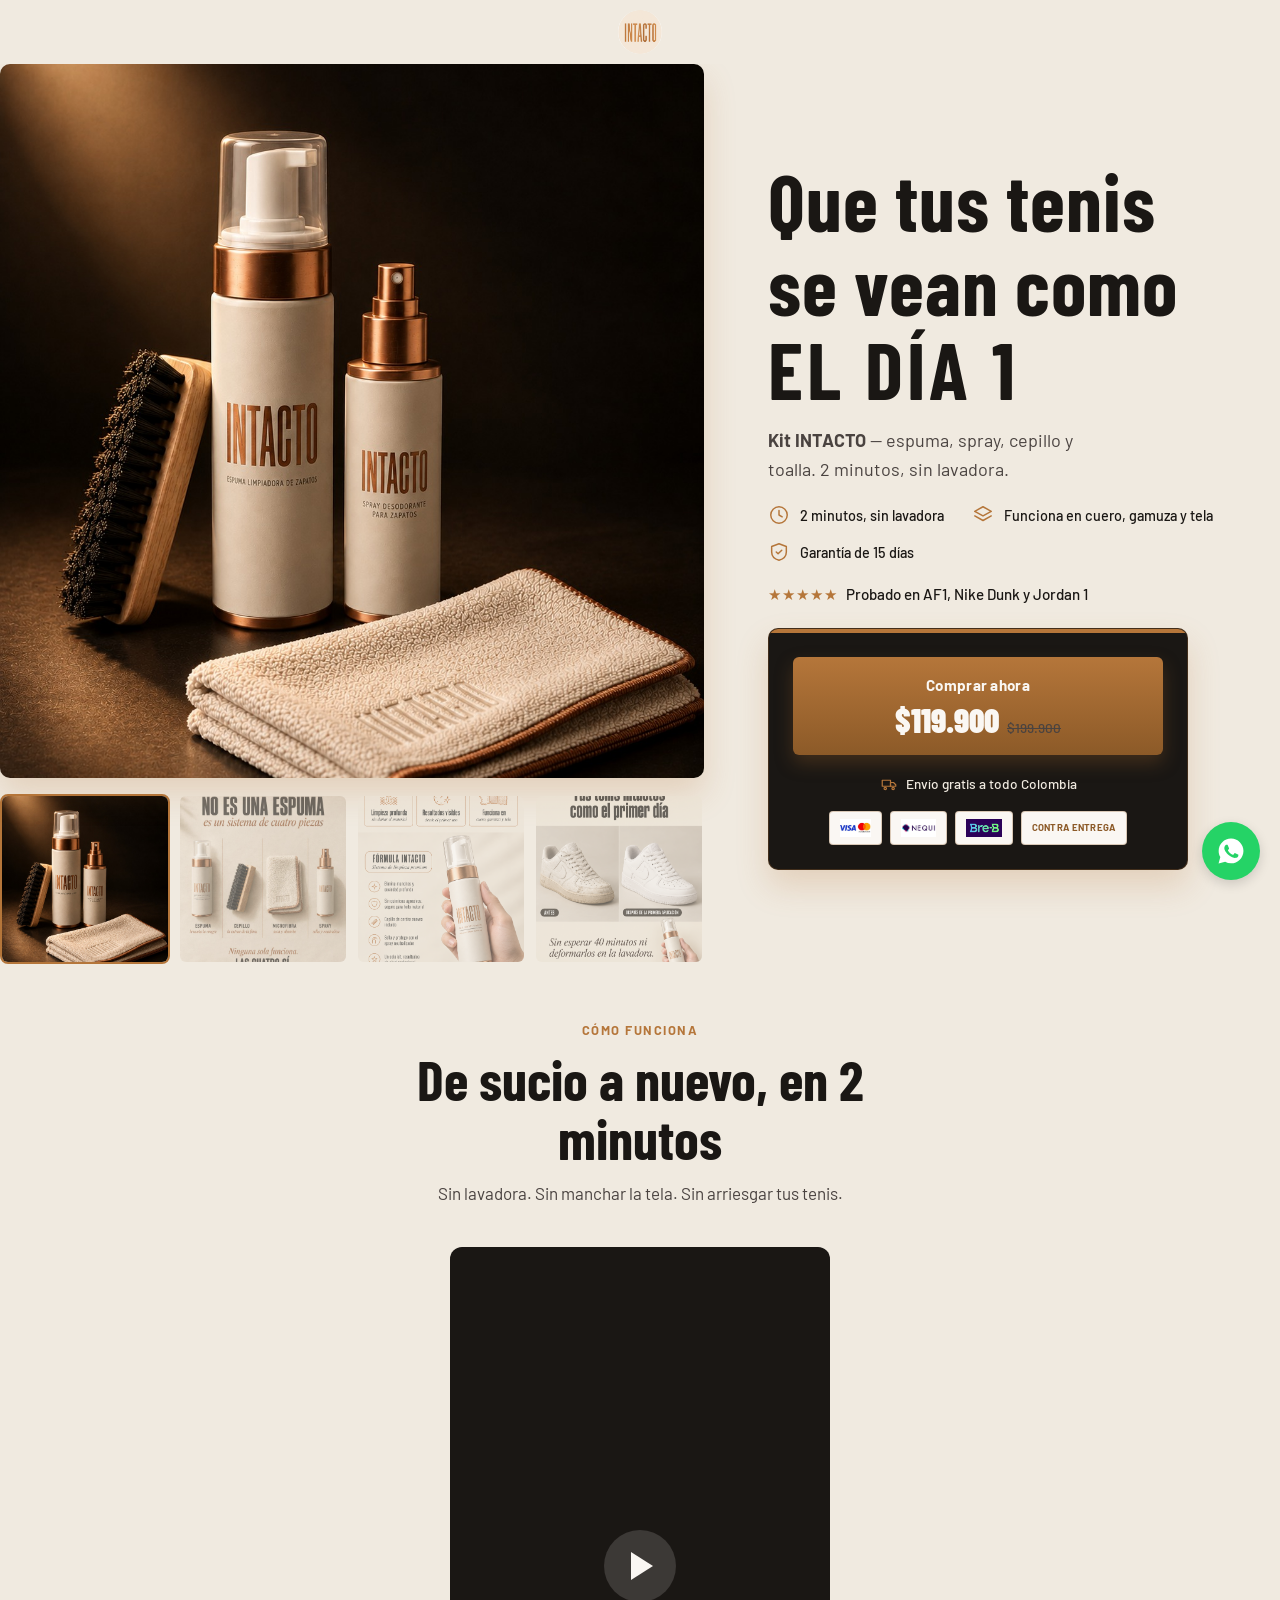
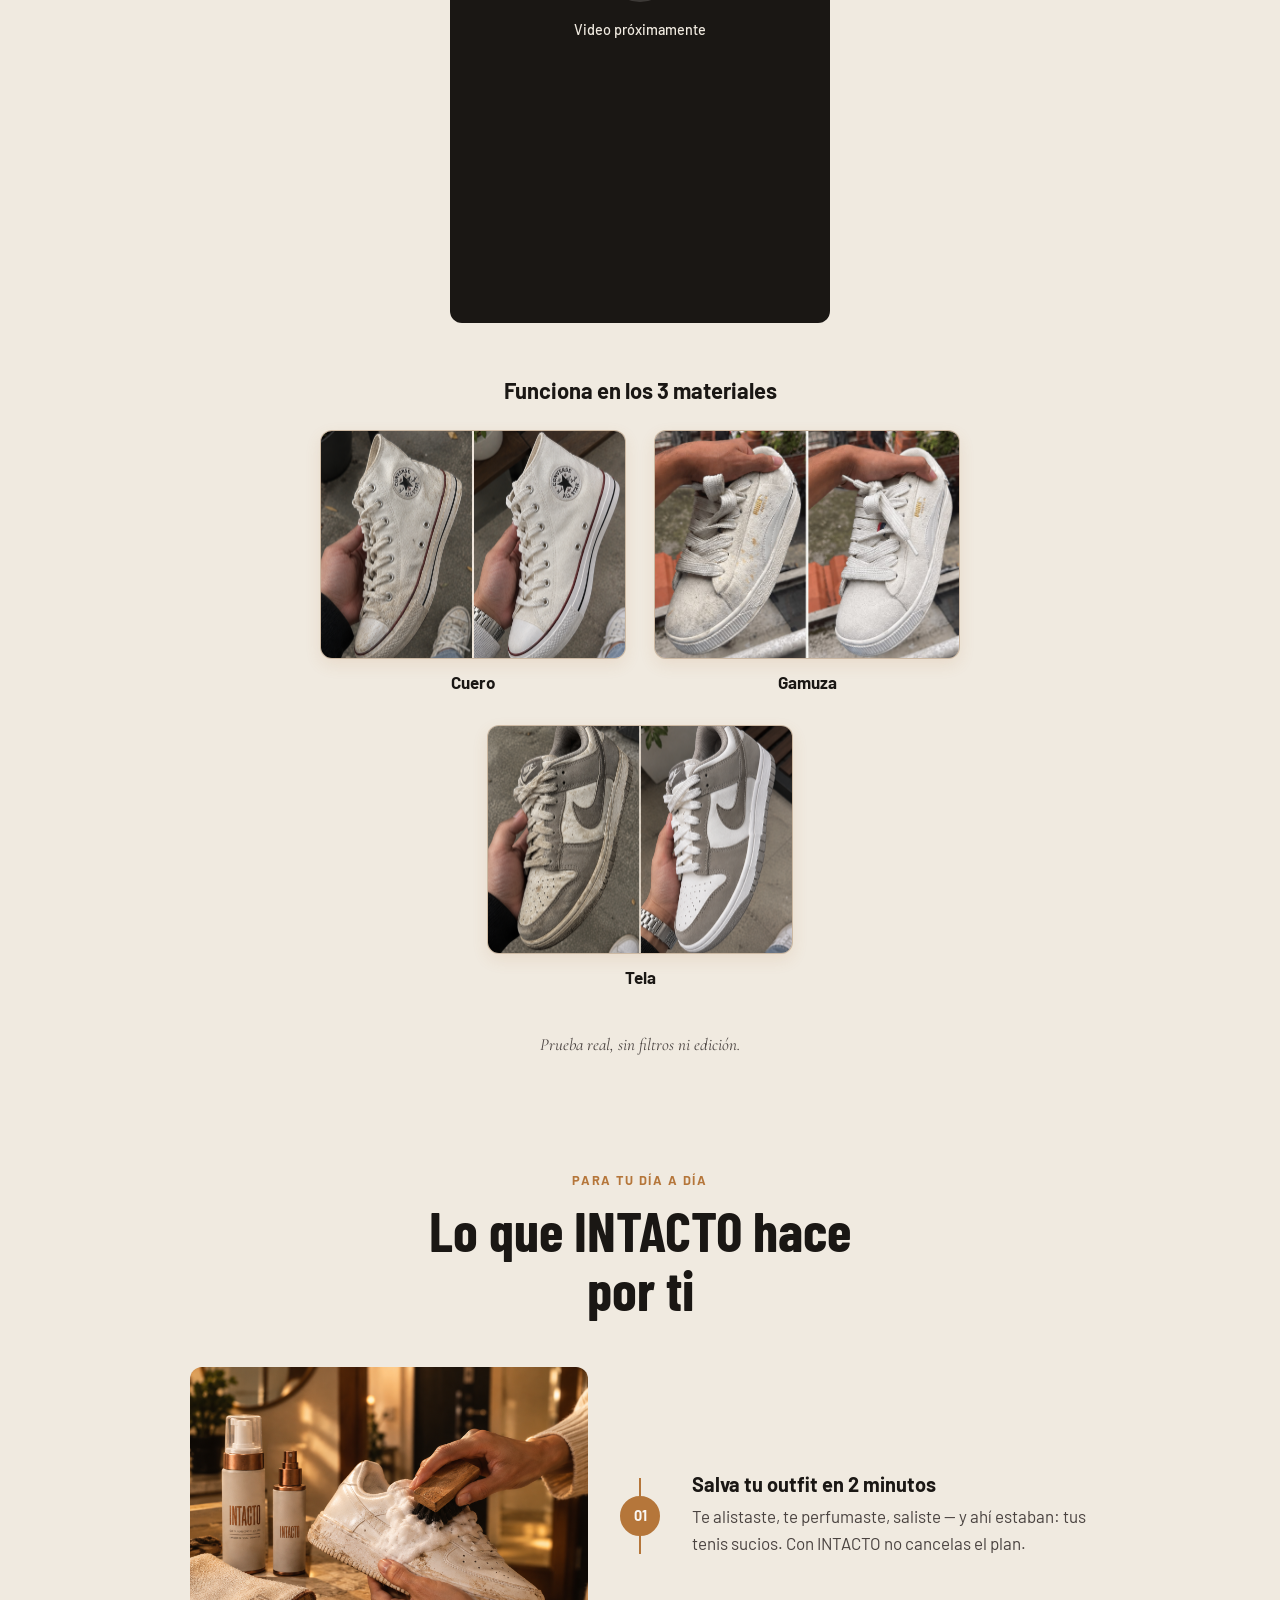
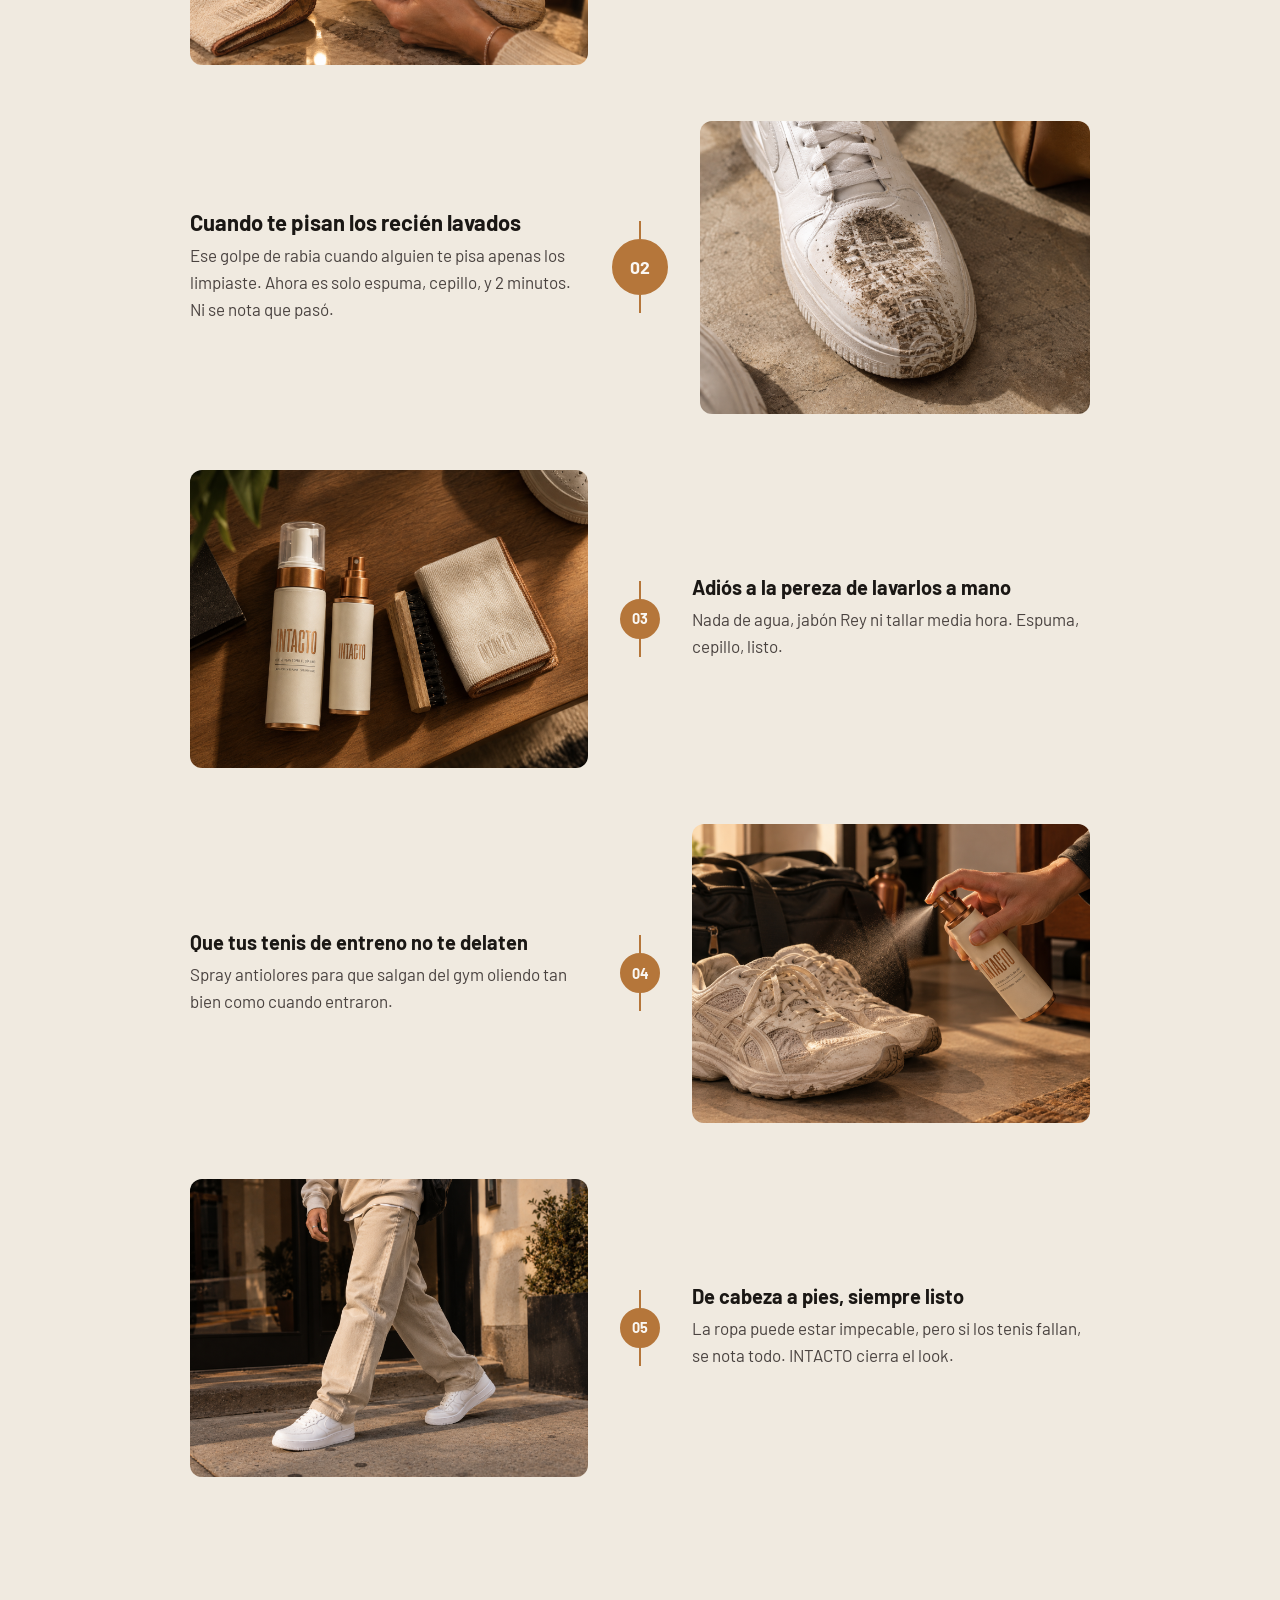
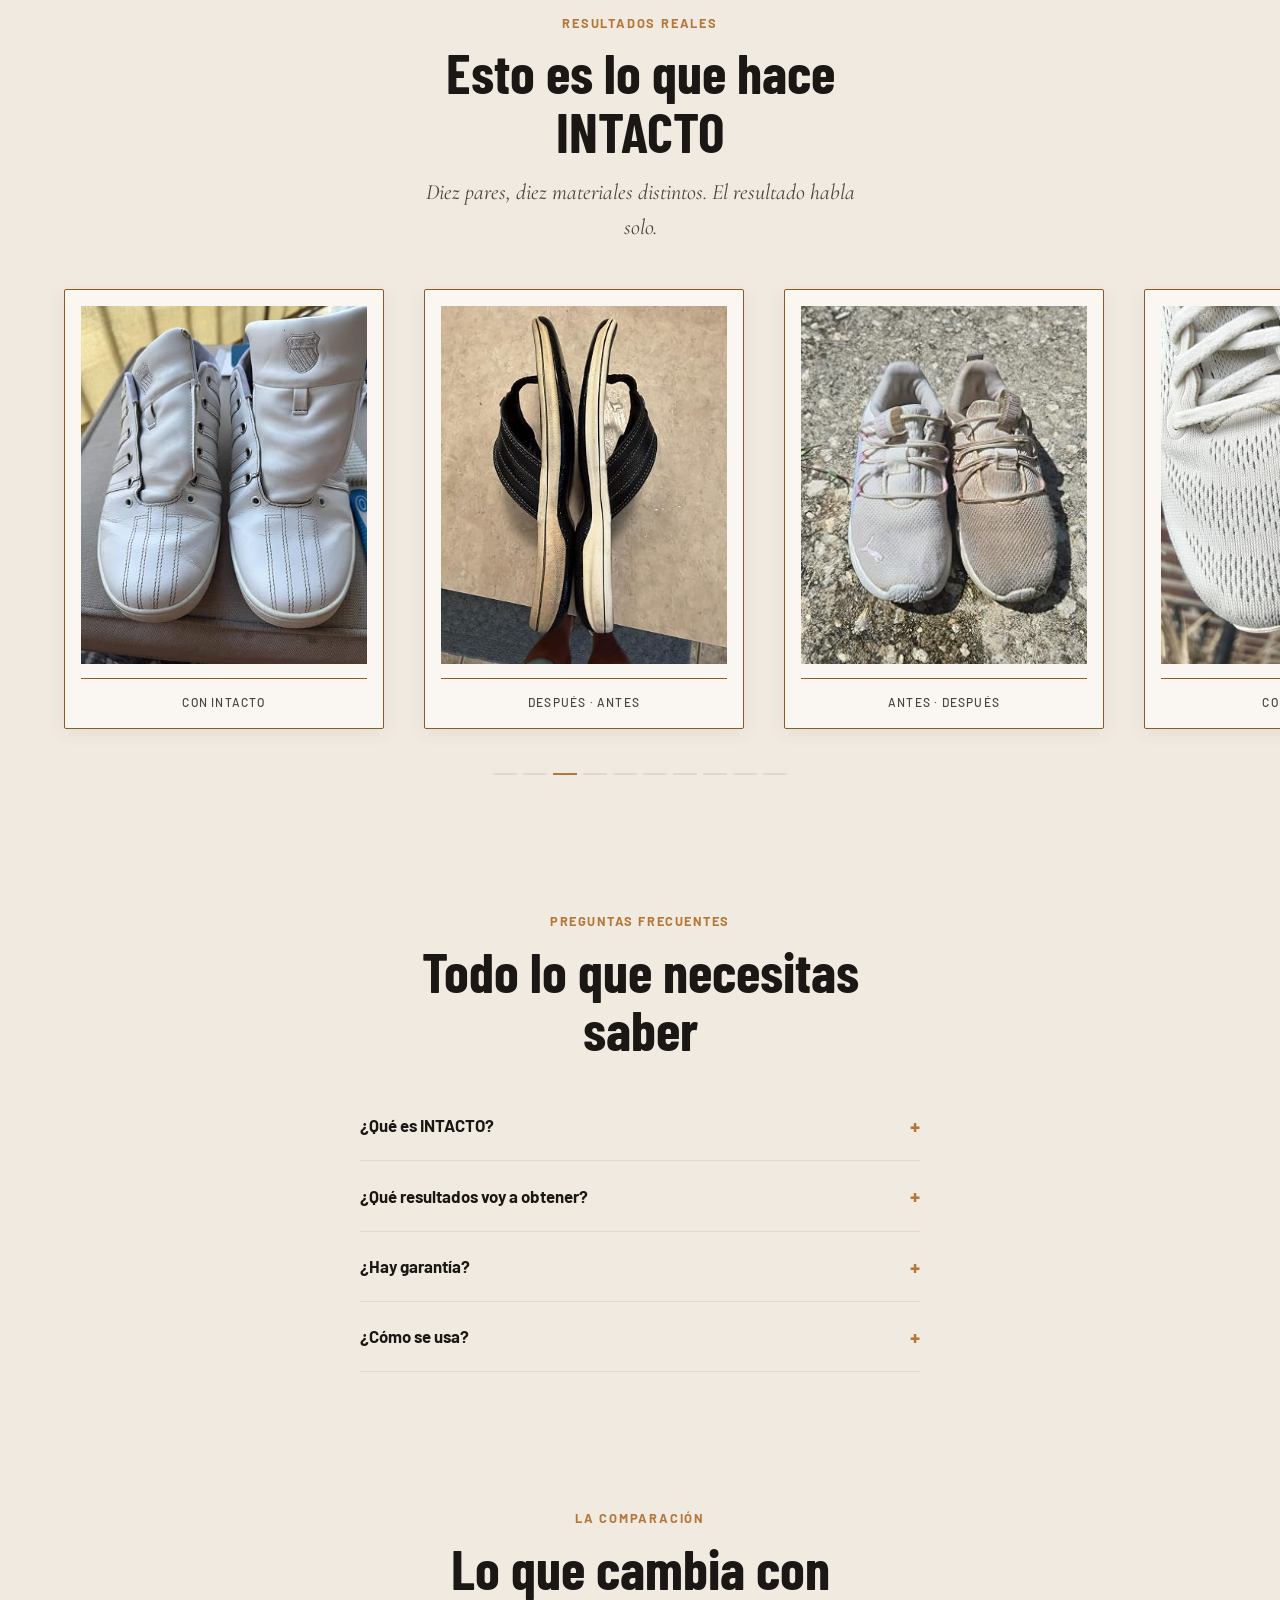
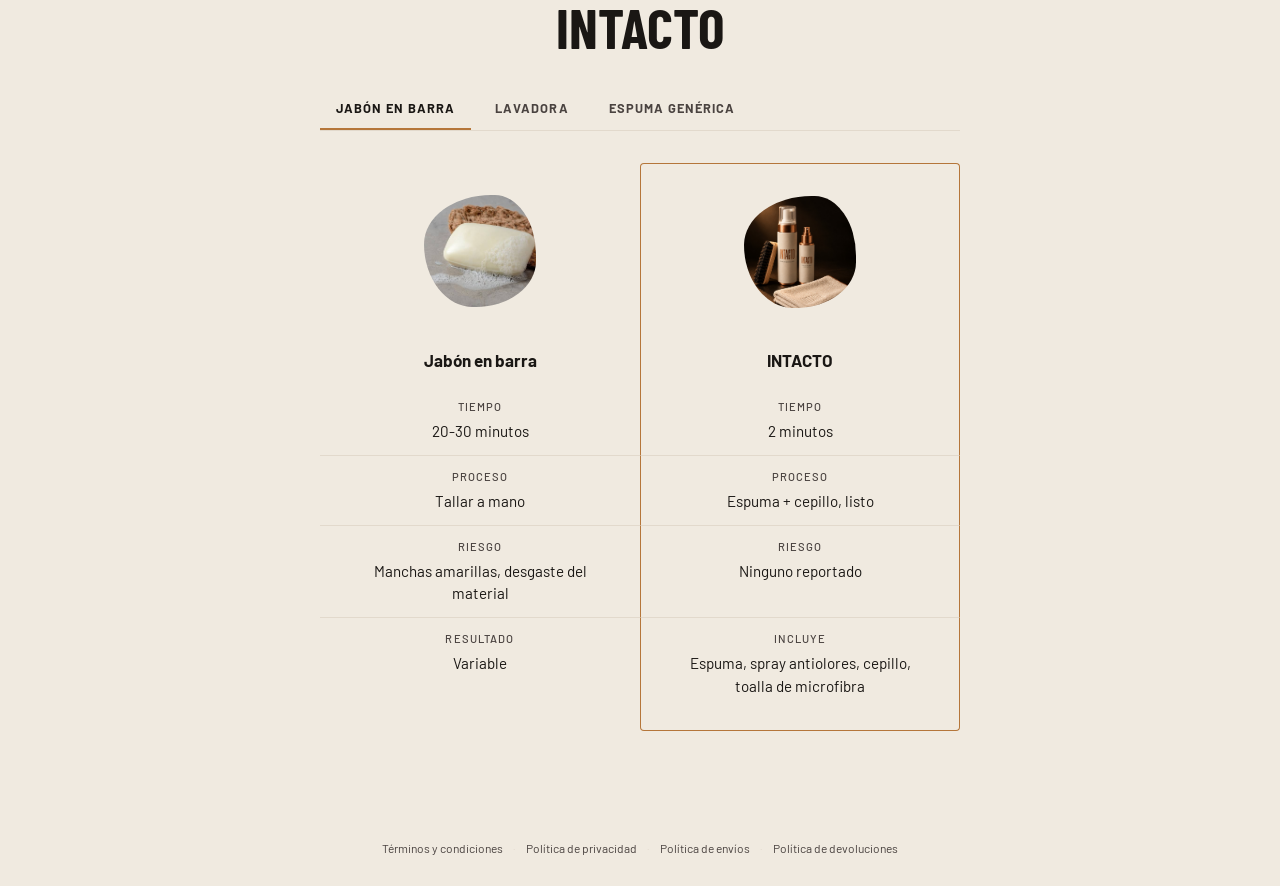
==== commit 01ab00e7: "Agrega las 4 paginas legales y las linkea en el footer de landing y checkout - Nuevas paginas standa" ====
--- a/index.html
+++ b/index.html
@@ -18,6 +18,7 @@
   <link rel="stylesheet" href="styles/sections/resultados.css">
   <link rel="stylesheet" href="styles/sections/faq.css">
   <link rel="stylesheet" href="styles/sections/comparativa.css">
+  <link rel="stylesheet" href="styles/globals/legal-links.css">
   <link rel="stylesheet" href="styles/globals/sticky-cta.css">
 
   <!-- Meta Pixel -->
@@ -357,6 +358,16 @@
     <div class="comparativa__panel" id="comparativa-panel"></div>
   </section>
 
+  <footer class="legal-links">
+    <a href="/terminos-y-condiciones">Términos y condiciones</a>
+    <span class="legal-links__separator" aria-hidden="true">·</span>
+    <a href="/politica-de-privacidad">Política de privacidad</a>
+    <span class="legal-links__separator" aria-hidden="true">·</span>
+    <a href="/politica-de-envios">Política de envíos</a>
+    <span class="legal-links__separator" aria-hidden="true">·</span>
+    <a href="/politica-de-devoluciones">Política de devoluciones</a>
+  </footer>
+
   <div class="sticky-cta">
     <a class="sticky-cta__button" href="/checkout">Quiero mi kit ahora</a>
   </div>
--- a/styles/globals/legal-links.css
+++ b/styles/globals/legal-links.css
@@ -0,0 +1,30 @@
+/* ==========================================================================
+   INTACTO — legal-links.css
+   Fila de links legales (footer de landing, checkout y páginas legales)
+   ========================================================================== */
+
+.legal-links {
+  display: flex;
+  flex-wrap: wrap;
+  justify-content: center;
+  align-items: center;
+  gap: 6px 10px;
+  padding: 28px 20px calc(28px + env(safe-area-inset-bottom));
+  font-family: var(--font-body);
+  font-size: 0.75rem;
+  color: var(--carbon-suave);
+}
+
+.legal-links a {
+  color: inherit;
+}
+
+.legal-links a:hover,
+.legal-links a:focus-visible {
+  color: var(--cobre-oscuro);
+  text-decoration: underline;
+}
+
+.legal-links__separator {
+  color: var(--crema-oscuro);
+}
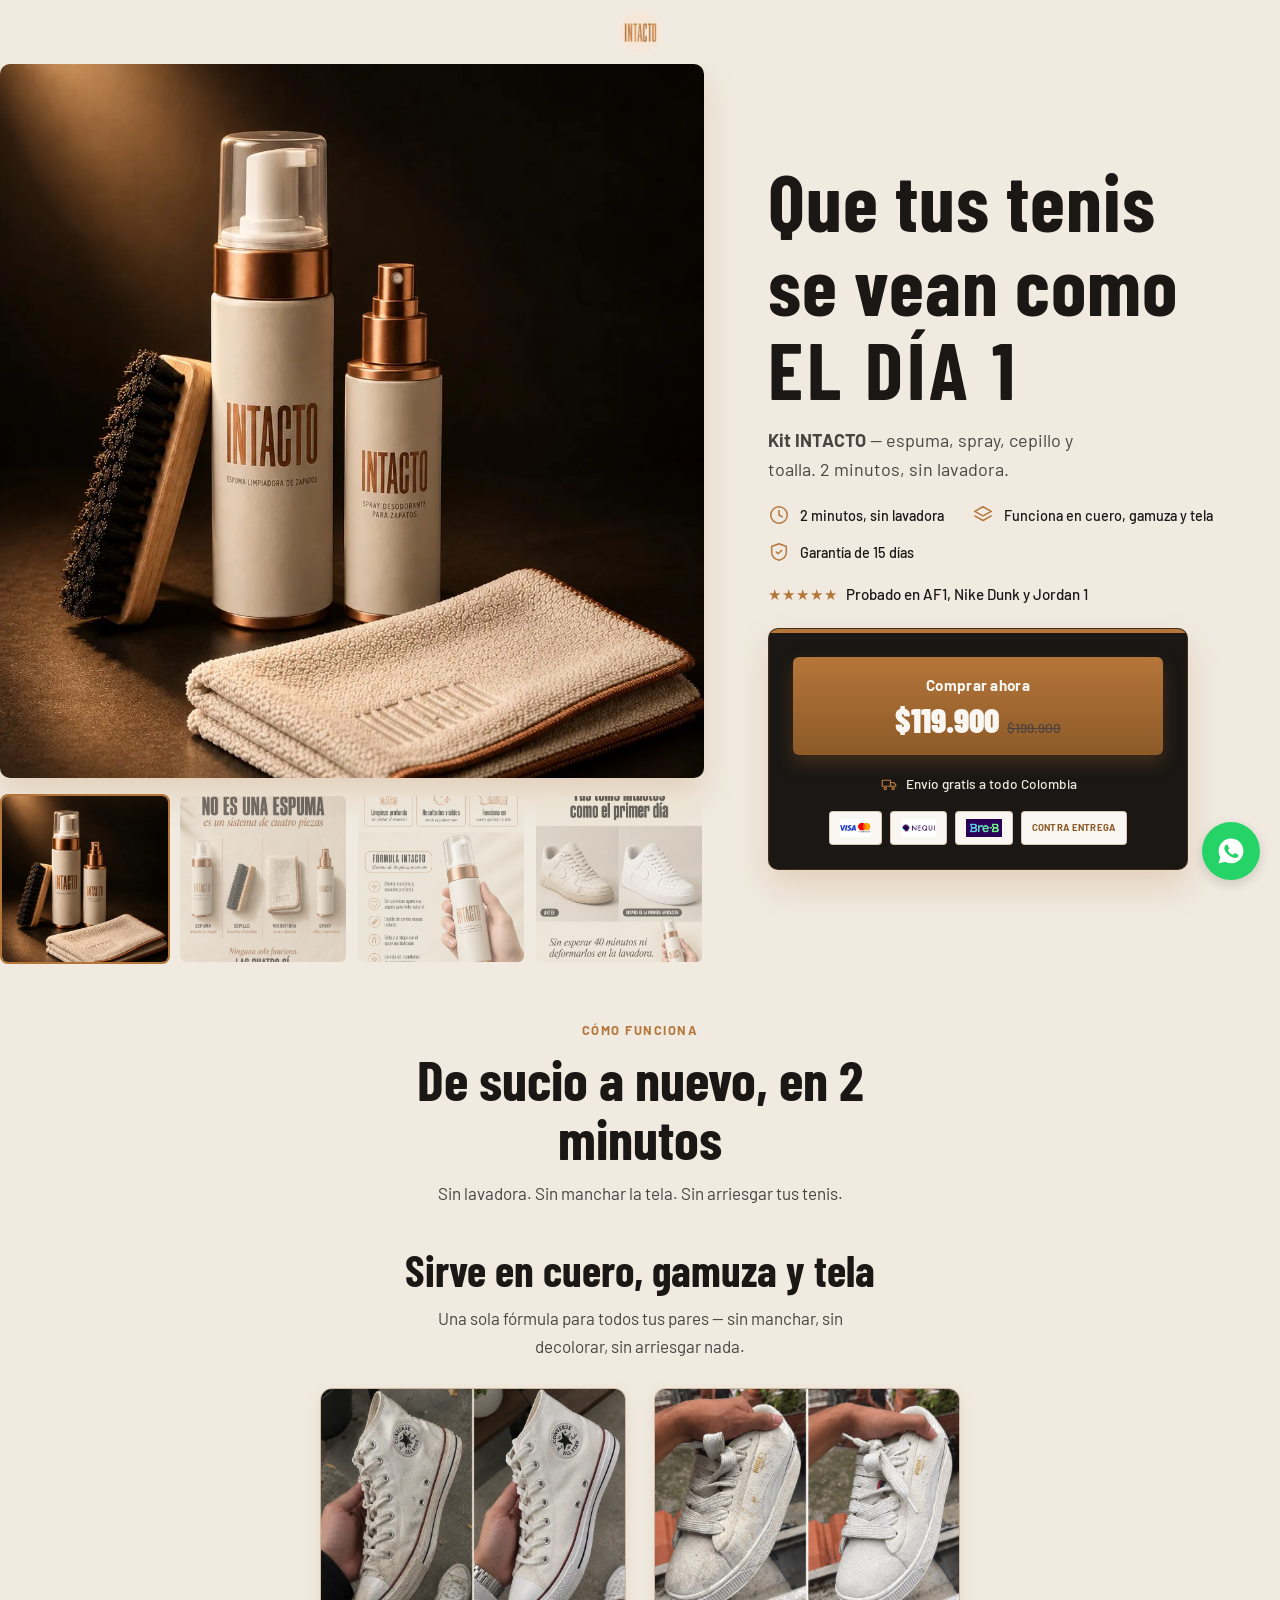
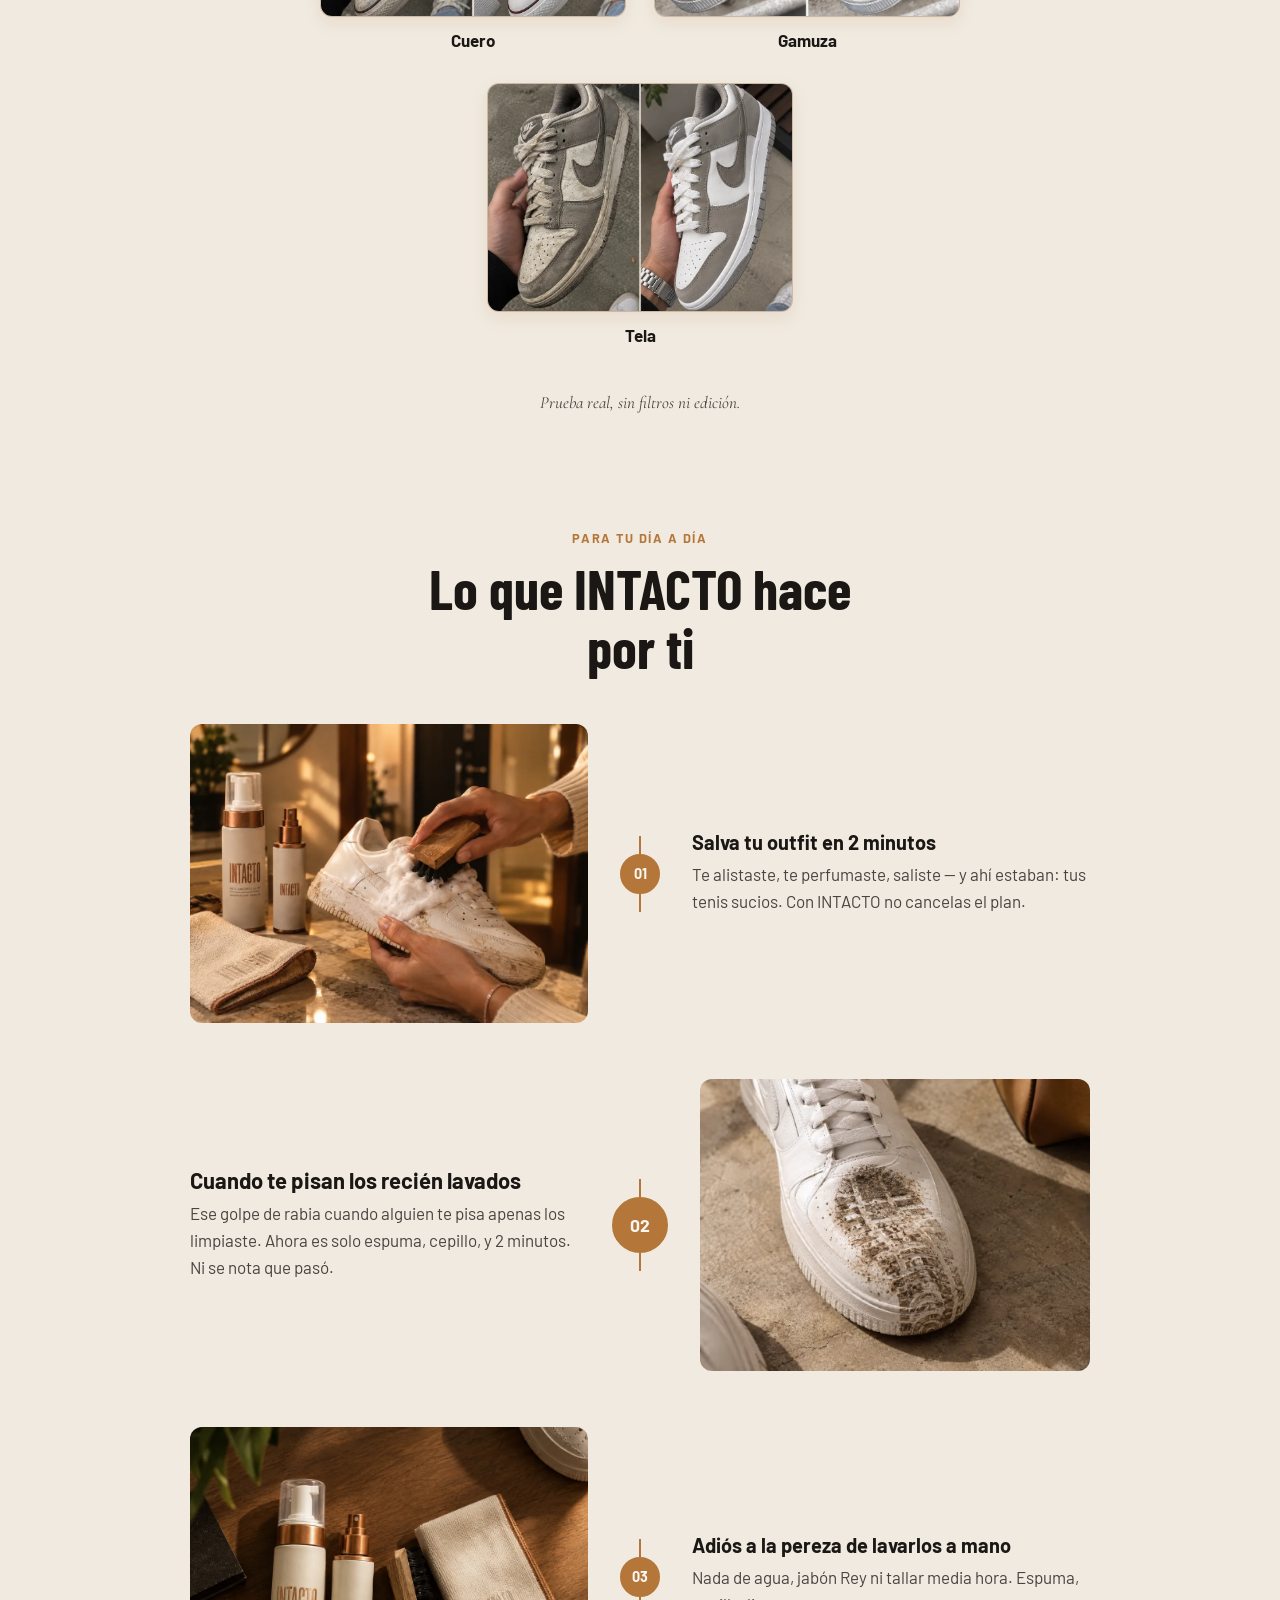
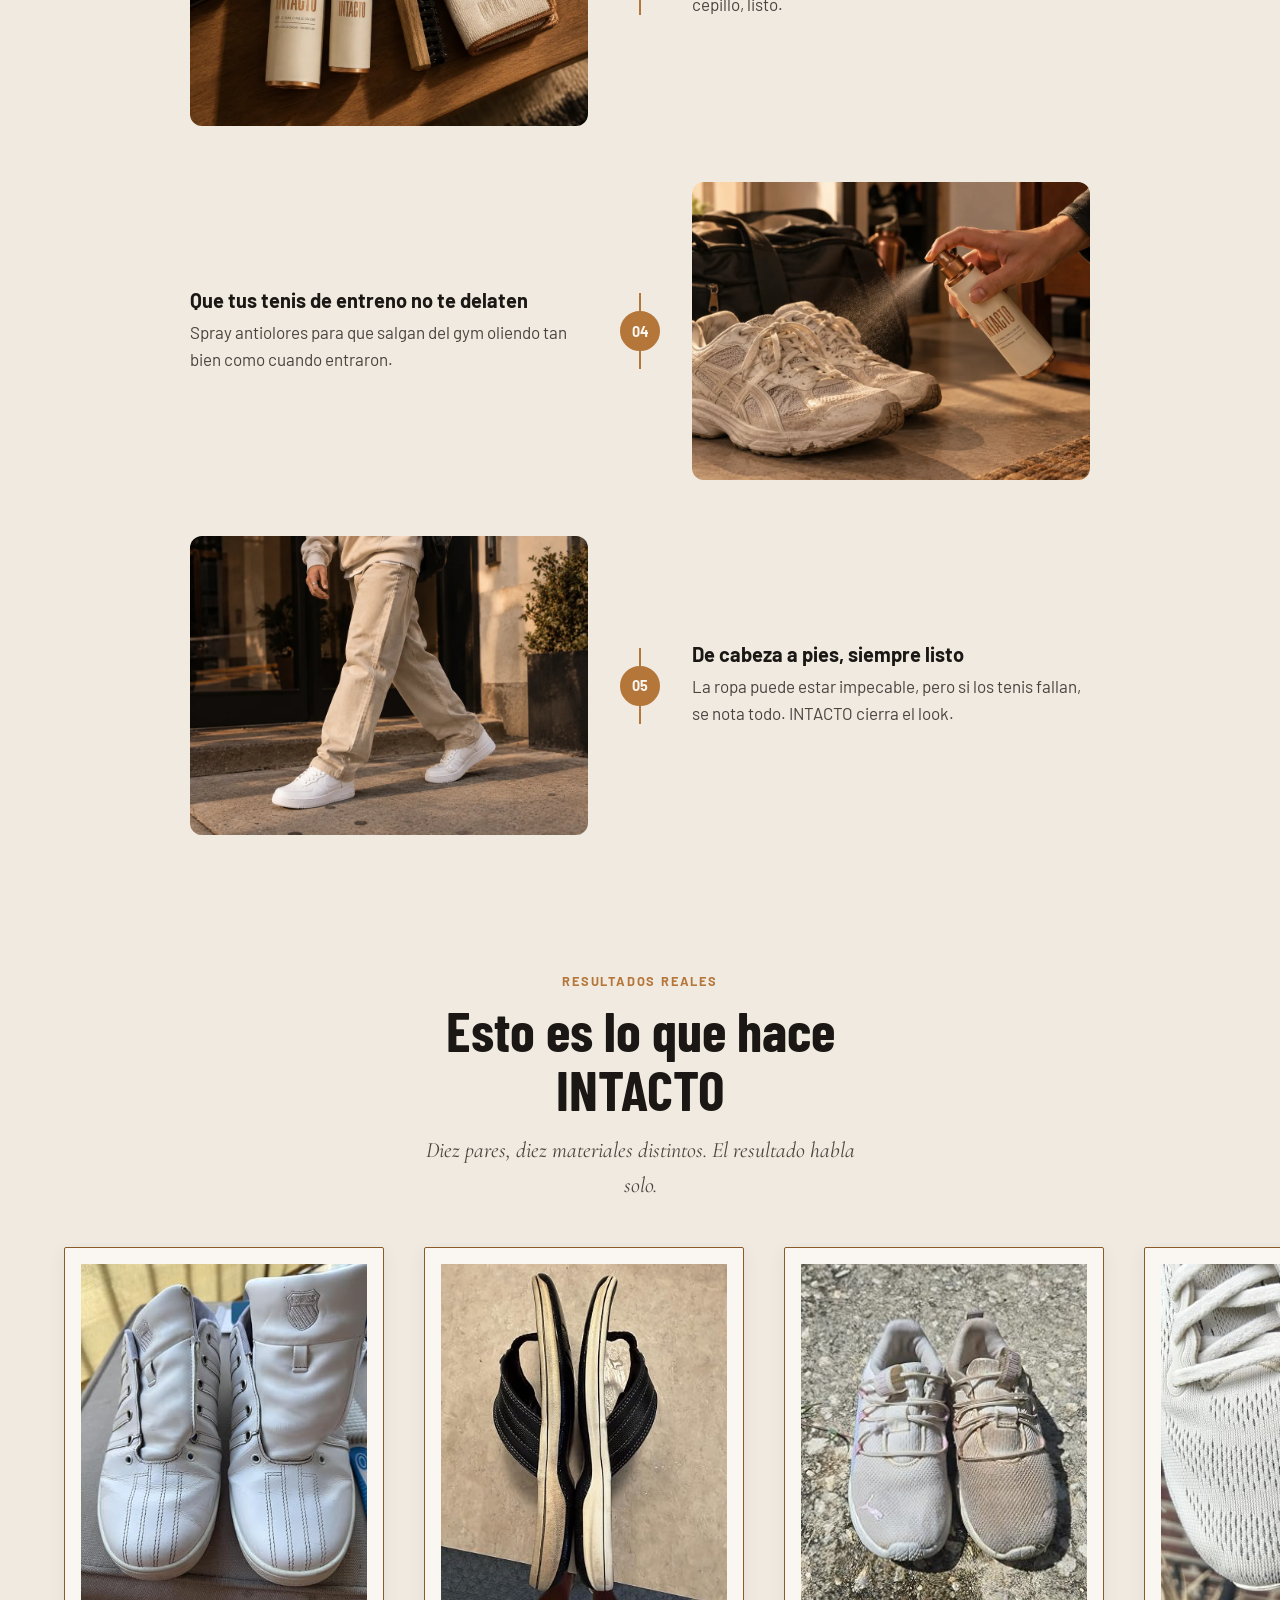
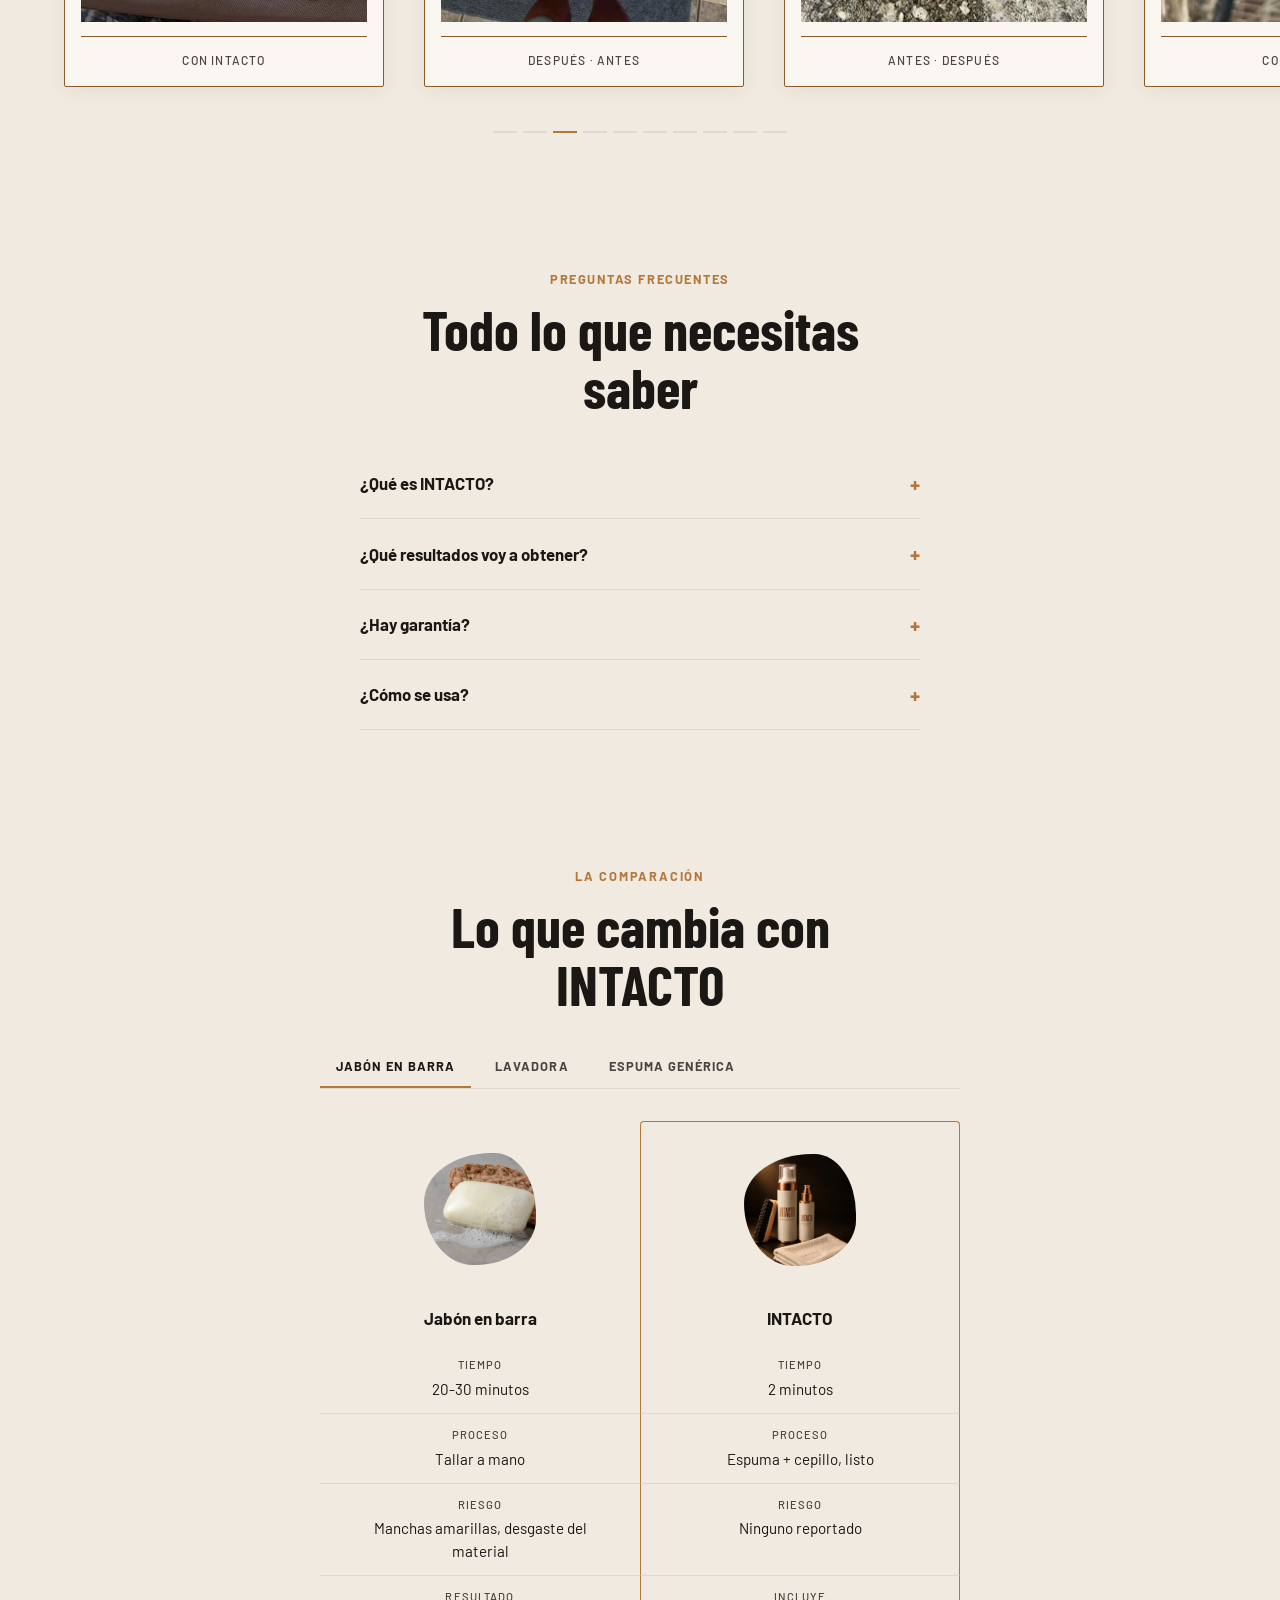
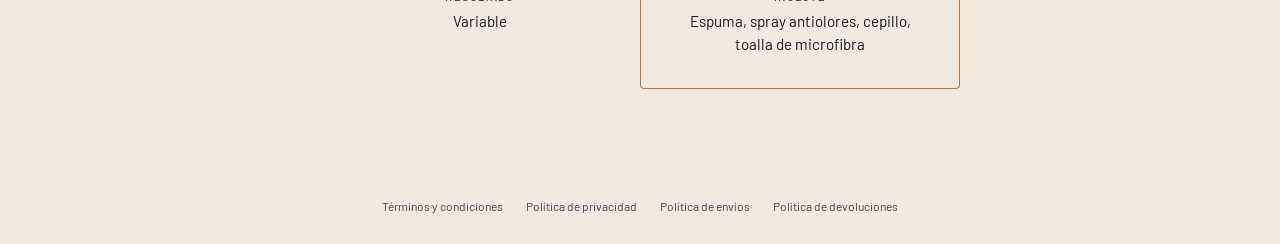
==== commit f42a2dec: "Reemplaza el video pendiente por mensaje persuasivo + fotos reales por material, y optimiza imagenes" ====
--- a/index.html
+++ b/index.html
@@ -20,6 +20,7 @@
   <link rel="stylesheet" href="styles/sections/comparativa.css">
   <link rel="stylesheet" href="styles/globals/legal-links.css">
   <link rel="stylesheet" href="styles/globals/sticky-cta.css">
+  <link rel="stylesheet" href="styles/components/quiz.css">
 
   <!-- Meta Pixel -->
   <script src="scripts/meta-pixel-base.js"></script>
@@ -35,7 +36,7 @@
   <header class="site-header">
     <img
       class="site-header__logo"
-      src="assets/images/logo-intacto.jpg.jpeg"
+      src="assets/images/logo-intacto.webp"
       alt="INTACTO"
       loading="eager"
     >
@@ -45,7 +46,7 @@
     <div class="hero__media">
       <div class="hero__gallery" id="hero-gallery">
         <div class="hero__gallery-main">
-          <img id="hero-gallery-main-img" src="assets/images/intacto-hero-01-kit.jpg.jpeg" alt="Kit INTACTO: espuma, cepillo, spray y toalla de microfibra" loading="eager">
+          <img id="hero-gallery-main-img" src="assets/images/intacto-hero-01-kit.webp" alt="Kit INTACTO: espuma, cepillo, spray y toalla de microfibra" loading="eager">
         </div>
 
         <div class="hero__gallery-thumbs" role="tablist" aria-label="Seleccionar imagen">
@@ -55,10 +56,10 @@
             role="tab"
             aria-selected="true"
             aria-label="Ver imagen: kit"
-            data-src="assets/images/intacto-hero-01-kit.jpg.jpeg"
+            data-src="assets/images/intacto-hero-01-kit.webp"
             data-alt="Kit INTACTO: espuma, cepillo, spray y toalla de microfibra"
           >
-            <img src="assets/images/intacto-hero-01-kit.jpg.jpeg" alt="" loading="eager">
+            <img src="assets/images/intacto-hero-01-kit.webp" alt="" loading="eager">
           </button>
           <button
             class="hero__gallery-thumb"
@@ -66,10 +67,10 @@
             role="tab"
             aria-selected="false"
             aria-label="Ver imagen: sistema"
-            data-src="assets/images/intacto-hero-02-sistema.jpg.jpg"
+            data-src="assets/images/intacto-hero-02-sistema.webp"
             data-alt="INTACTO no es una espuma, es un sistema de cuatro piezas: espuma, cepillo, microfibra y spray"
           >
-            <img src="assets/images/intacto-hero-02-sistema.jpg.jpg" alt="" loading="lazy">
+            <img src="assets/images/intacto-hero-02-sistema.webp" alt="" loading="lazy">
           </button>
           <button
             class="hero__gallery-thumb"
@@ -77,10 +78,10 @@
             role="tab"
             aria-selected="false"
             aria-label="Ver imagen: beneficios"
-            data-src="assets/images/intacto-hero-03-beneficios.jpg.png"
+            data-src="assets/images/intacto-hero-03-beneficios.webp"
             data-alt="Beneficios de INTACTO: limpieza profunda, resultados visibles, funciona en cuero, gamuza y tela"
           >
-            <img src="assets/images/intacto-hero-03-beneficios.jpg.png" alt="" loading="lazy">
+            <img src="assets/images/intacto-hero-03-beneficios.webp" alt="" loading="lazy">
           </button>
           <button
             class="hero__gallery-thumb"
@@ -88,10 +89,10 @@
             role="tab"
             aria-selected="false"
             aria-label="Ver imagen: resultado"
-            data-src="assets/images/intacto-hero-04-resultado.jpg.png"
+            data-src="assets/images/intacto-hero-04-resultado.webp"
             data-alt="Tenis Nike Air Force 1 antes y después de limpiarlo con INTACTO"
           >
-            <img src="assets/images/intacto-hero-04-resultado.jpg.png" alt="" loading="lazy">
+            <img src="assets/images/intacto-hero-04-resultado.webp" alt="" loading="lazy">
           </button>
         </div>
       </div>
@@ -174,35 +175,28 @@
       <p class="demo__subhead">Sin lavadora. Sin manchar la tela. Sin arriesgar tus tenis.</p>
     </div>
 
-    <!-- VIDEO PENDIENTE: reemplazar este div por <video> con src real cuando esté disponible -->
-    <div class="video-placeholder">
-      <div class="video-placeholder__play">
-        <span class="video-placeholder__play-icon"></span>
-      </div>
-      <span class="video-placeholder__label">Video próximamente</span>
-    </div>
-
     <div class="demo__materials">
-      <h3 class="demo__materials-title">Funciona en los 3 materiales</h3>
+      <h3 class="demo__materials-headline">Sirve en cuero, gamuza y tela</h3>
+      <p class="demo__materials-subhead">Una sola fórmula para todos tus pares — sin manchar, sin decolorar, sin arriesgar nada.</p>
 
       <div class="material-grid">
         <div class="material-card material-card--gamuza">
           <div class="material-card__placeholder">
-            <img class="material-card__img" src="assets/images/Gamuza-prueba.jpeg" alt="Prueba de INTACTO en gamuza" loading="lazy">
+            <img class="material-card__img" src="assets/images/gamuza-prueba.webp" alt="Prueba de INTACTO en gamuza" loading="lazy">
           </div>
           <p class="material-card__name">Gamuza</p>
         </div>
 
         <div class="material-card material-card--tela">
           <div class="material-card__placeholder">
-            <img class="material-card__img" src="assets/images/Tela-prueba.png" alt="Prueba de INTACTO en tela" loading="lazy">
+            <img class="material-card__img" src="assets/images/tela-prueba.webp" alt="Prueba de INTACTO en tela" loading="lazy">
           </div>
           <p class="material-card__name">Tela</p>
         </div>
 
         <div class="material-card material-card--cuero">
           <div class="material-card__placeholder">
-            <img class="material-card__img" src="assets/images/Cuero-prueba.png" alt="Prueba de INTACTO en cuero" loading="lazy">
+            <img class="material-card__img" src="assets/images/cuero-prueba.webp" alt="Prueba de INTACTO en cuero" loading="lazy">
           </div>
           <p class="material-card__name">Cuero</p>
         </div>
@@ -227,7 +221,7 @@
         </div>
 
         <div class="escena__media">
-          <img src="assets/images/beneficio-01-outfit.jpg.png" alt="Salva tu outfit en 2 minutos" loading="lazy">
+          <img src="assets/images/beneficio-01-outfit.webp" alt="Salva tu outfit en 2 minutos" loading="lazy">
         </div>
 
         <div class="escena__content">
@@ -244,7 +238,7 @@
         </div>
 
         <div class="escena__media">
-          <img src="assets/images/beneficio-02-pisada.jpg.png" alt="Cuando te pisan los recién lavados" loading="lazy">
+          <img src="assets/images/beneficio-02-pisada.webp" alt="Cuando te pisan los recién lavados" loading="lazy">
         </div>
 
         <div class="escena__content">
@@ -261,7 +255,7 @@
         </div>
 
         <div class="escena__media">
-          <img src="assets/images/beneficio-03-pereza.jpg.png" alt="Adiós a la pereza de lavarlos a mano" loading="lazy">
+          <img src="assets/images/beneficio-03-pereza.webp" alt="Adiós a la pereza de lavarlos a mano" loading="lazy">
         </div>
 
         <div class="escena__content">
@@ -278,7 +272,7 @@
         </div>
 
         <div class="escena__media">
-          <img src="assets/images/beneficio-04-gym.jpg.png" alt="Que tus tenis de entreno no te delaten" loading="lazy">
+          <img src="assets/images/beneficio-04-gym.webp" alt="Que tus tenis de entreno no te delaten" loading="lazy">
         </div>
 
         <div class="escena__content">
@@ -295,7 +289,7 @@
         </div>
 
         <div class="escena__media">
-          <img src="assets/images/beneficio-05-cabeza-a-pies.jpg.png" alt="De cabeza a pies, siempre listo" loading="lazy">
+          <img src="assets/images/beneficio-05-cabeza-a-pies.webp" alt="De cabeza a pies, siempre listo" loading="lazy">
         </div>
 
         <div class="escena__content">
@@ -384,8 +378,11 @@
     </svg>
   </a>
 
+  <div id="quiz-root"></div>
+
   <script src="scripts/resultados-data.js"></script>
   <script src="scripts/comparativa-data.js"></script>
   <script src="scripts/main.js"></script>
+  <script src="scripts/quiz.js"></script>
 </body>
 </html>
--- a/styles/sections/demo.css
+++ b/styles/sections/demo.css
@@ -39,61 +39,28 @@
   margin-top: 12px;
 }
 
-/* Video placeholder */
+/* Materiales */
 
-.video-placeholder {
-  width: 100%;
-  max-width: 380px;
-  aspect-ratio: 9 / 16;
-  margin: 0 auto;
-  background-color: var(--carbon);
-  border-radius: 12px;
-  display: flex;
-  flex-direction: column;
-  align-items: center;
-  justify-content: center;
-  gap: 16px;
+.demo__materials {
+  margin-top: 0;
 }
 
-.video-placeholder__play {
-  width: 72px;
-  height: 72px;
-  border-radius: 50%;
-  background-color: rgba(250, 247, 243, 0.15);
-  display: flex;
-  align-items: center;
-  justify-content: center;
+.demo__materials-headline {
+  font-family: var(--font-display);
+  font-weight: 700;
+  font-size: clamp(1.75rem, 5.5vw, 2.75rem);
+  color: var(--carbon);
+  text-align: center;
 }
 
-.video-placeholder__play-icon {
-  width: 0;
-  height: 0;
-  border-style: solid;
-  border-width: 14px 0 14px 22px;
-  border-color: transparent transparent transparent var(--blanco-calido);
-  margin-left: 4px;
-}
-
-.video-placeholder__label {
+.demo__materials-subhead {
   font-family: var(--font-body);
-  font-weight: 500;
-  font-size: 0.9rem;
-  color: var(--crema);
-}
-
-/* Antes / después */
-
-.demo__materials {
-  margin-top: 56px;
-}
-
-.demo__materials-title {
-  font-family: var(--font-body);
-  font-weight: 700;
-  font-size: 1.375rem;
-  color: var(--carbon);
+  font-weight: 400;
+  font-size: 1.0625rem;
+  color: var(--carbon-suave);
   text-align: center;
-  margin-bottom: 28px;
+  max-width: 480px;
+  margin: 12px auto 28px;
 }
 
 .material-grid {
--- a/styles/components/quiz.css
+++ b/styles/components/quiz.css
@@ -0,0 +1,176 @@
+/* ==========================================================================
+   INTACTO — quiz.css
+   Mini encuesta de auto-identificación (landing): modal de pantalla
+   completa en mobile con fondo oscurecido, todas las preguntas juntas.
+   ========================================================================== */
+
+.quiz-overlay {
+  position: fixed;
+  inset: 0;
+  z-index: 250;
+  display: flex;
+  background-color: rgba(26, 23, 20, 0.55);
+  opacity: 0;
+  transition: opacity 0.25s ease;
+}
+
+.quiz-overlay.is-visible {
+  opacity: 1;
+}
+
+.quiz-modal {
+  position: relative;
+  width: 100%;
+  height: 100%;
+  overflow-y: auto;
+  background-color: var(--blanco-calido);
+  padding: 28px 20px calc(24px + env(safe-area-inset-bottom));
+  transform: translateY(12px);
+  transition: transform 0.25s ease;
+}
+
+.quiz-overlay.is-visible .quiz-modal {
+  transform: translateY(0);
+}
+
+.quiz-modal__close {
+  position: absolute;
+  top: 14px;
+  right: 14px;
+  width: 36px;
+  height: 36px;
+  display: flex;
+  align-items: center;
+  justify-content: center;
+  background: none;
+  color: var(--carbon-suave);
+  border-radius: 50%;
+}
+
+.quiz-modal__close svg {
+  width: 18px;
+  height: 18px;
+}
+
+.quiz-modal__close:hover,
+.quiz-modal__close:focus-visible {
+  background-color: var(--crema);
+}
+
+.quiz-modal__title {
+  font-family: var(--font-display);
+  font-weight: 700;
+  font-size: 1.625rem;
+  line-height: 1.15;
+  color: var(--carbon);
+  margin: 4px 36px 24px 0;
+}
+
+.quiz-modal__questions {
+  display: flex;
+  flex-direction: column;
+  gap: 22px;
+}
+
+.quiz-modal__question {
+  padding-bottom: 22px;
+  border-bottom: 1px solid var(--crema-oscuro);
+}
+
+.quiz-modal__question:last-child {
+  border-bottom: none;
+  padding-bottom: 0;
+}
+
+.quiz-modal__question-text {
+  font-family: var(--font-body);
+  font-weight: 700;
+  font-size: 1.0625rem;
+  color: var(--carbon);
+  margin-bottom: 14px;
+}
+
+.quiz-modal__answers {
+  display: flex;
+  gap: 12px;
+}
+
+.quiz-modal__answer {
+  flex: 1;
+  font-family: var(--font-body);
+  font-weight: 700;
+  font-size: 0.95rem;
+  color: var(--carbon);
+  background-color: var(--crema);
+  border: 1px solid var(--crema-oscuro);
+  border-radius: 6px;
+  padding: 13px;
+  transition: border-color 0.15s ease, background-color 0.15s ease, color 0.15s ease;
+}
+
+.quiz-modal__answer:hover,
+.quiz-modal__answer:focus-visible {
+  border-color: var(--cobre);
+}
+
+.quiz-modal__answer.is-selected {
+  border-color: var(--cobre);
+  background-color: var(--cobre);
+  color: var(--blanco-calido);
+}
+
+.quiz-modal__result {
+  text-align: center;
+  padding-top: 8px;
+}
+
+.quiz-modal__result-title {
+  font-family: var(--font-display);
+  font-weight: 700;
+  font-size: 1.75rem;
+  color: var(--carbon);
+  margin-bottom: 10px;
+}
+
+.quiz-modal__result-text {
+  font-family: var(--font-body);
+  font-size: 0.9375rem;
+  color: var(--carbon-suave);
+  margin-bottom: 24px;
+}
+
+.quiz-modal__result-button {
+  display: block;
+  width: 100%;
+  text-align: center;
+  font-family: var(--font-body);
+  font-weight: 700;
+  font-size: 1rem;
+  color: var(--blanco-calido);
+  background-color: var(--cobre);
+  padding: 15px;
+  border-radius: 6px;
+  transition: background-color 0.2s ease;
+}
+
+.quiz-modal__result-button:hover,
+.quiz-modal__result-button:focus-visible {
+  background-color: var(--cobre-oscuro);
+}
+
+@media (min-width: 768px) {
+  .quiz-overlay {
+    align-items: center;
+    justify-content: center;
+    padding: 20px;
+  }
+
+  .quiz-modal {
+    width: 100%;
+    max-width: 480px;
+    height: auto;
+    max-height: 85vh;
+    border-radius: 14px;
+    box-shadow: 0 24px 48px rgba(26, 23, 20, 0.35);
+  }
+}
